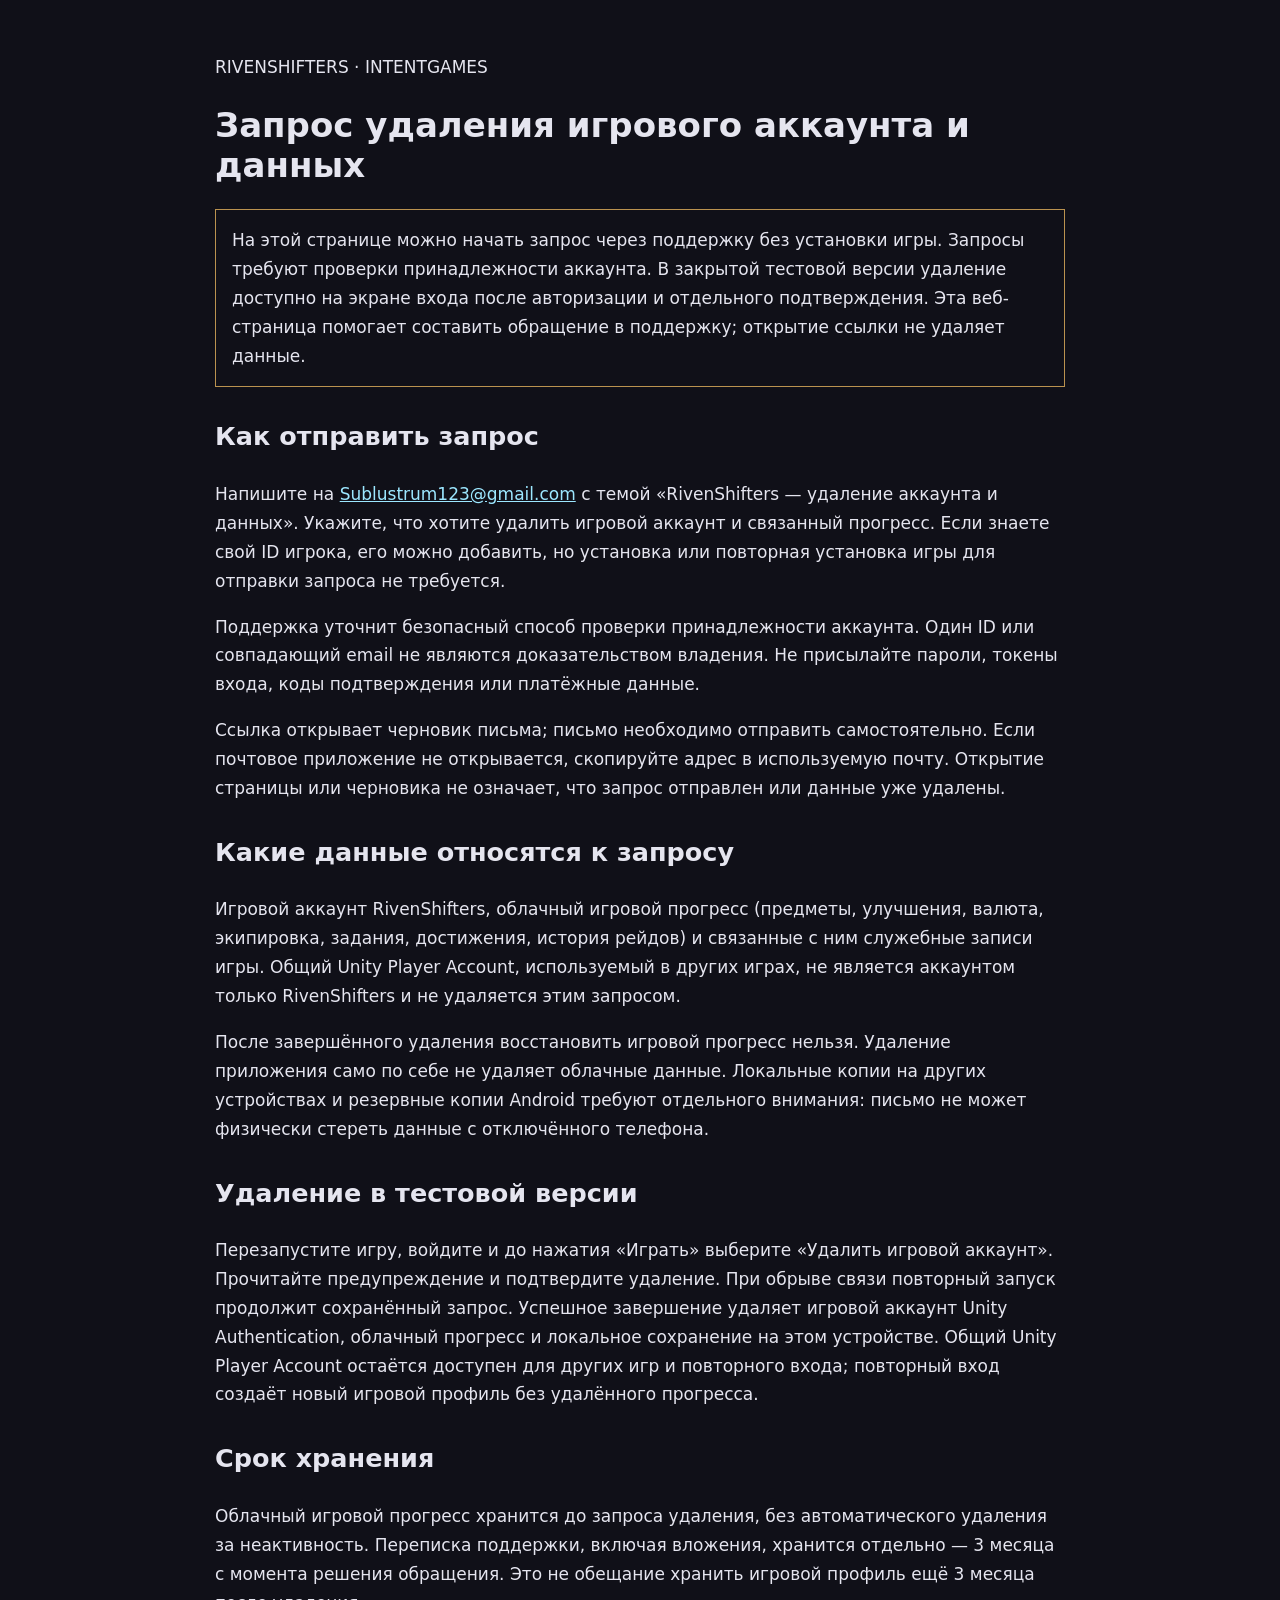
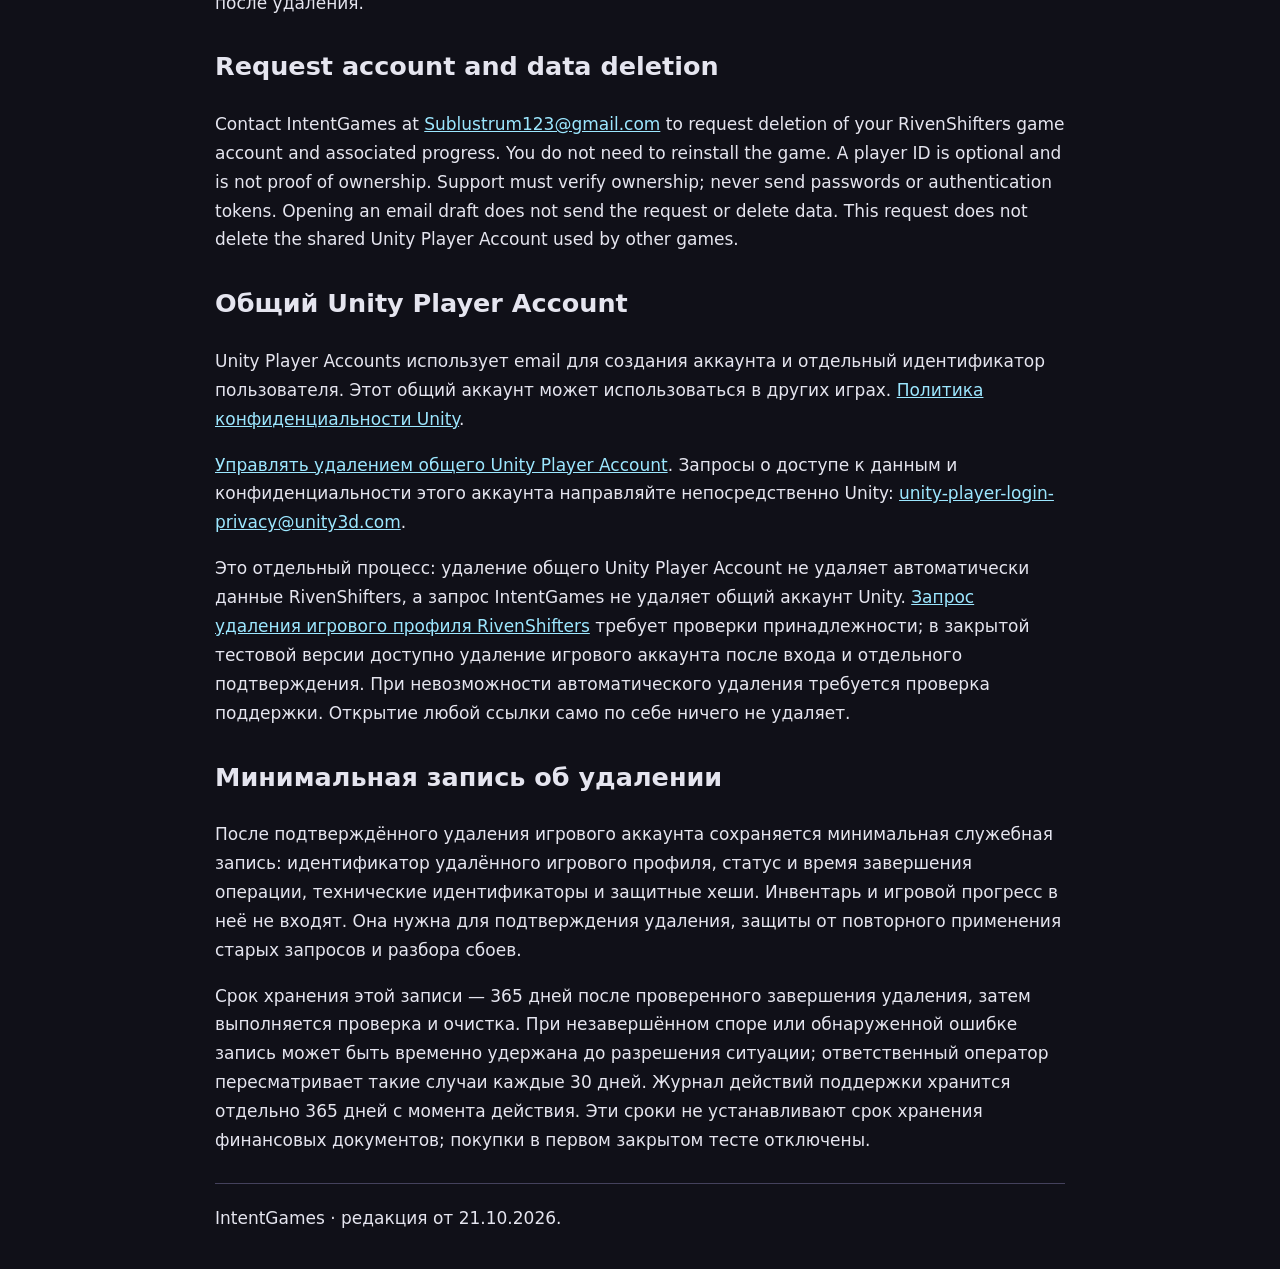
==== delete-account.html @ 4b23fa7c "Document verified in-app deletion and minimal receipt retention" ====
<!doctype html>
<html lang="ru"><head><meta charset="utf-8"><meta name="viewport" content="width=device-width,initial-scale=1">
<meta name="robots" content="noindex"><title>RivenShifters — запрос удаления аккаунта</title>
<style>body{margin:0;background:#101018;color:#e5e5ef;font:17px/1.7 system-ui,sans-serif}main{max-width:850px;margin:auto;padding:36px 24px}h1{line-height:1.2}a{color:#9ce7ff}section{margin-block:28px}.notice{padding:16px;border:1px solid #ba924f}footer{border-top:1px solid #44415c;padding-top:20px}a:focus-visible{outline:3px solid #9ce7ff;outline-offset:5px}</style></head>
<body><main><header><p>RIVENSHIFTERS · INTENTGAMES</p><h1>Запрос удаления игрового аккаунта и данных</h1></header>
<p class="notice">На этой странице можно начать запрос через поддержку без установки игры. Запросы требуют проверки принадлежности аккаунта. В закрытой тестовой версии удаление доступно на экране входа после авторизации и отдельного подтверждения. Эта веб-страница помогает составить обращение в поддержку; открытие ссылки не удаляет данные.</p>
<section><h2>Как отправить запрос</h2><p>Напишите на <a href="mailto:Sublustrum123@gmail.com?subject=RivenShifters%20account%20and%20data%20deletion%20request">Sublustrum123@gmail.com</a> с темой «RivenShifters — удаление аккаунта и данных». Укажите, что хотите удалить игровой аккаунт и связанный прогресс. Если знаете свой ID игрока, его можно добавить, но установка или повторная установка игры для отправки запроса не требуется.</p>
<p>Поддержка уточнит безопасный способ проверки принадлежности аккаунта. Один ID или совпадающий email не являются доказательством владения. Не присылайте пароли, токены входа, коды подтверждения или платёжные данные.</p><p>Ссылка открывает черновик письма; письмо необходимо отправить самостоятельно. Если почтовое приложение не открывается, скопируйте адрес в используемую почту. Открытие страницы или черновика не означает, что запрос отправлен или данные уже удалены.</p></section>
<section><h2>Какие данные относятся к запросу</h2><p>Игровой аккаунт RivenShifters, облачный игровой прогресс (предметы, улучшения, валюта, экипировка, задания, достижения, история рейдов) и связанные с ним служебные записи игры. Общий Unity Player Account, используемый в других играх, не является аккаунтом только RivenShifters и не удаляется этим запросом.</p>
<p>После завершённого удаления восстановить игровой прогресс нельзя. Удаление приложения само по себе не удаляет облачные данные. Локальные копии на других устройствах и резервные копии Android требуют отдельного внимания: письмо не может физически стереть данные с отключённого телефона.</p></section>
<section><h2>Удаление в тестовой версии</h2><p>Перезапустите игру, войдите и до нажатия «Играть» выберите «Удалить игровой аккаунт». Прочитайте предупреждение и подтвердите удаление. При обрыве связи повторный запуск продолжит сохранённый запрос. Успешное завершение удаляет игровой аккаунт Unity Authentication, облачный прогресс и локальное сохранение на этом устройстве. Общий Unity Player Account остаётся доступен для других игр и повторного входа; повторный вход создаёт новый игровой профиль без удалённого прогресса.</p></section><section><h2>Срок хранения</h2><p>Облачный игровой прогресс хранится до запроса удаления, без автоматического удаления за неактивность. Переписка поддержки, включая вложения, хранится отдельно — 3 месяца с момента решения обращения. Это не обещание хранить игровой профиль ещё 3 месяца после удаления.</p></section>
<section lang="en"><h2>Request account and data deletion</h2><p>Contact IntentGames at <a href="mailto:Sublustrum123@gmail.com?subject=RivenShifters%20account%20and%20data%20deletion%20request">Sublustrum123@gmail.com</a> to request deletion of your RivenShifters game account and associated progress. You do not need to reinstall the game. A player ID is optional and is not proof of ownership. Support must verify ownership; never send passwords or authentication tokens. Opening an email draft does not send the request or delete data. This request does not delete the shared Unity Player Account used by other games.</p></section>
<section id="unity-account"><h2>Общий Unity Player Account</h2><p>Unity Player Accounts использует email для создания аккаунта и отдельный идентификатор пользователя. Этот общий аккаунт может использоваться в других играх. <a href="https://unity.com/legal/privacy-policy">Политика конфиденциальности Unity</a>.</p><p><a href="https://player-account.unity.com/delete-account">Управлять удалением общего Unity Player Account</a>. Запросы о доступе к данным и конфиденциальности этого аккаунта направляйте непосредственно Unity: <a href="mailto:unity-player-login-privacy@unity3d.com">unity-player-login-privacy@unity3d.com</a>.</p><p>Это отдельный процесс: удаление общего Unity Player Account не удаляет автоматически данные RivenShifters, а запрос IntentGames не удаляет общий аккаунт Unity. <a href="delete-account.html">Запрос удаления игрового профиля RivenShifters</a> требует проверки принадлежности; в закрытой тестовой версии доступно удаление игрового аккаунта после входа и отдельного подтверждения. При невозможности автоматического удаления требуется проверка поддержки. Открытие любой ссылки само по себе ничего не удаляет.</p></section>
<section id="deletion-retention"><h2>Минимальная запись об удалении</h2><p>После подтверждённого удаления игрового аккаунта сохраняется минимальная служебная запись: идентификатор удалённого игрового профиля, статус и время завершения операции, технические идентификаторы и защитные хеши. Инвентарь и игровой прогресс в неё не входят. Она нужна для подтверждения удаления, защиты от повторного применения старых запросов и разбора сбоев.</p><p>Срок хранения этой записи — 365 дней после проверенного завершения удаления, затем выполняется проверка и очистка. При незавершённом споре или обнаруженной ошибке запись может быть временно удержана до разрешения ситуации; ответственный оператор пересматривает такие случаи каждые 30 дней. Журнал действий поддержки хранится отдельно 365 дней с момента действия. Эти сроки не устанавливают срок хранения финансовых документов; покупки в первом закрытом тесте отключены.</p></section><footer>IntentGames · редакция от 21.10.2026.</footer></main></body></html>
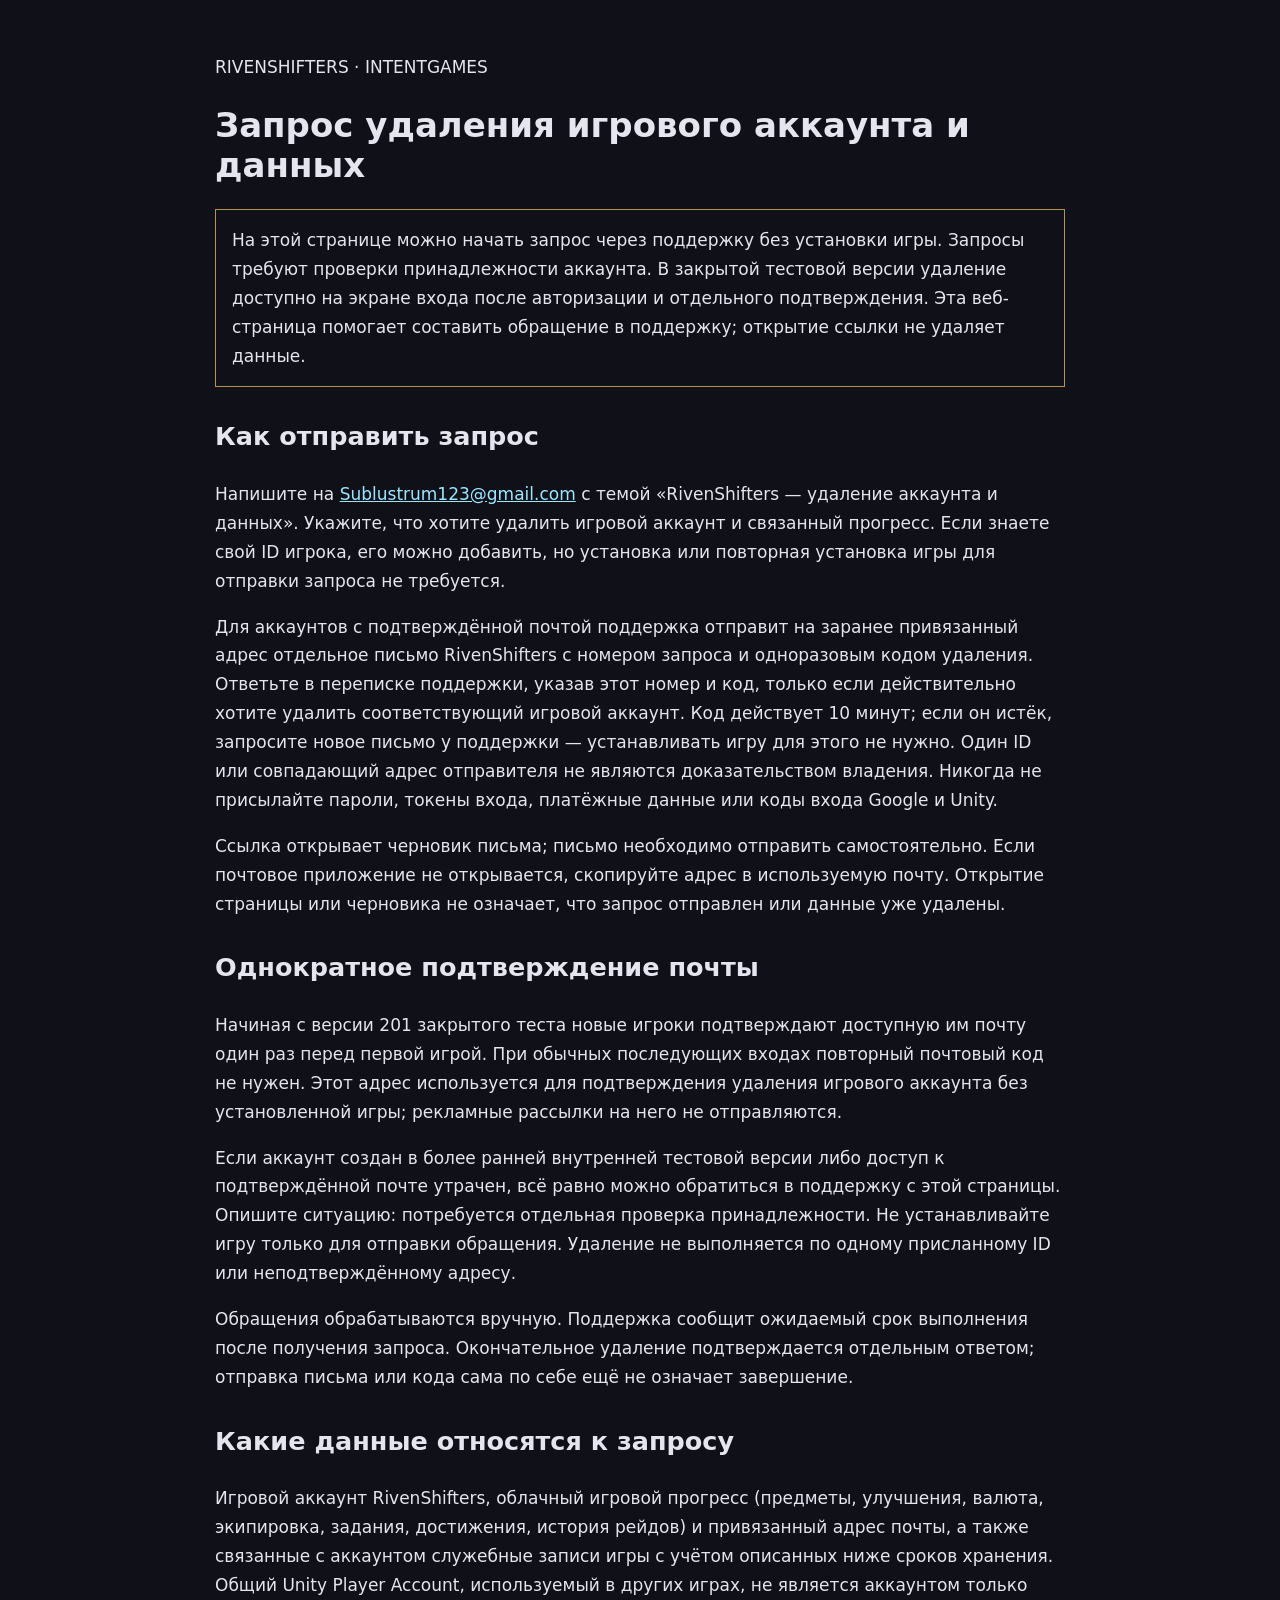
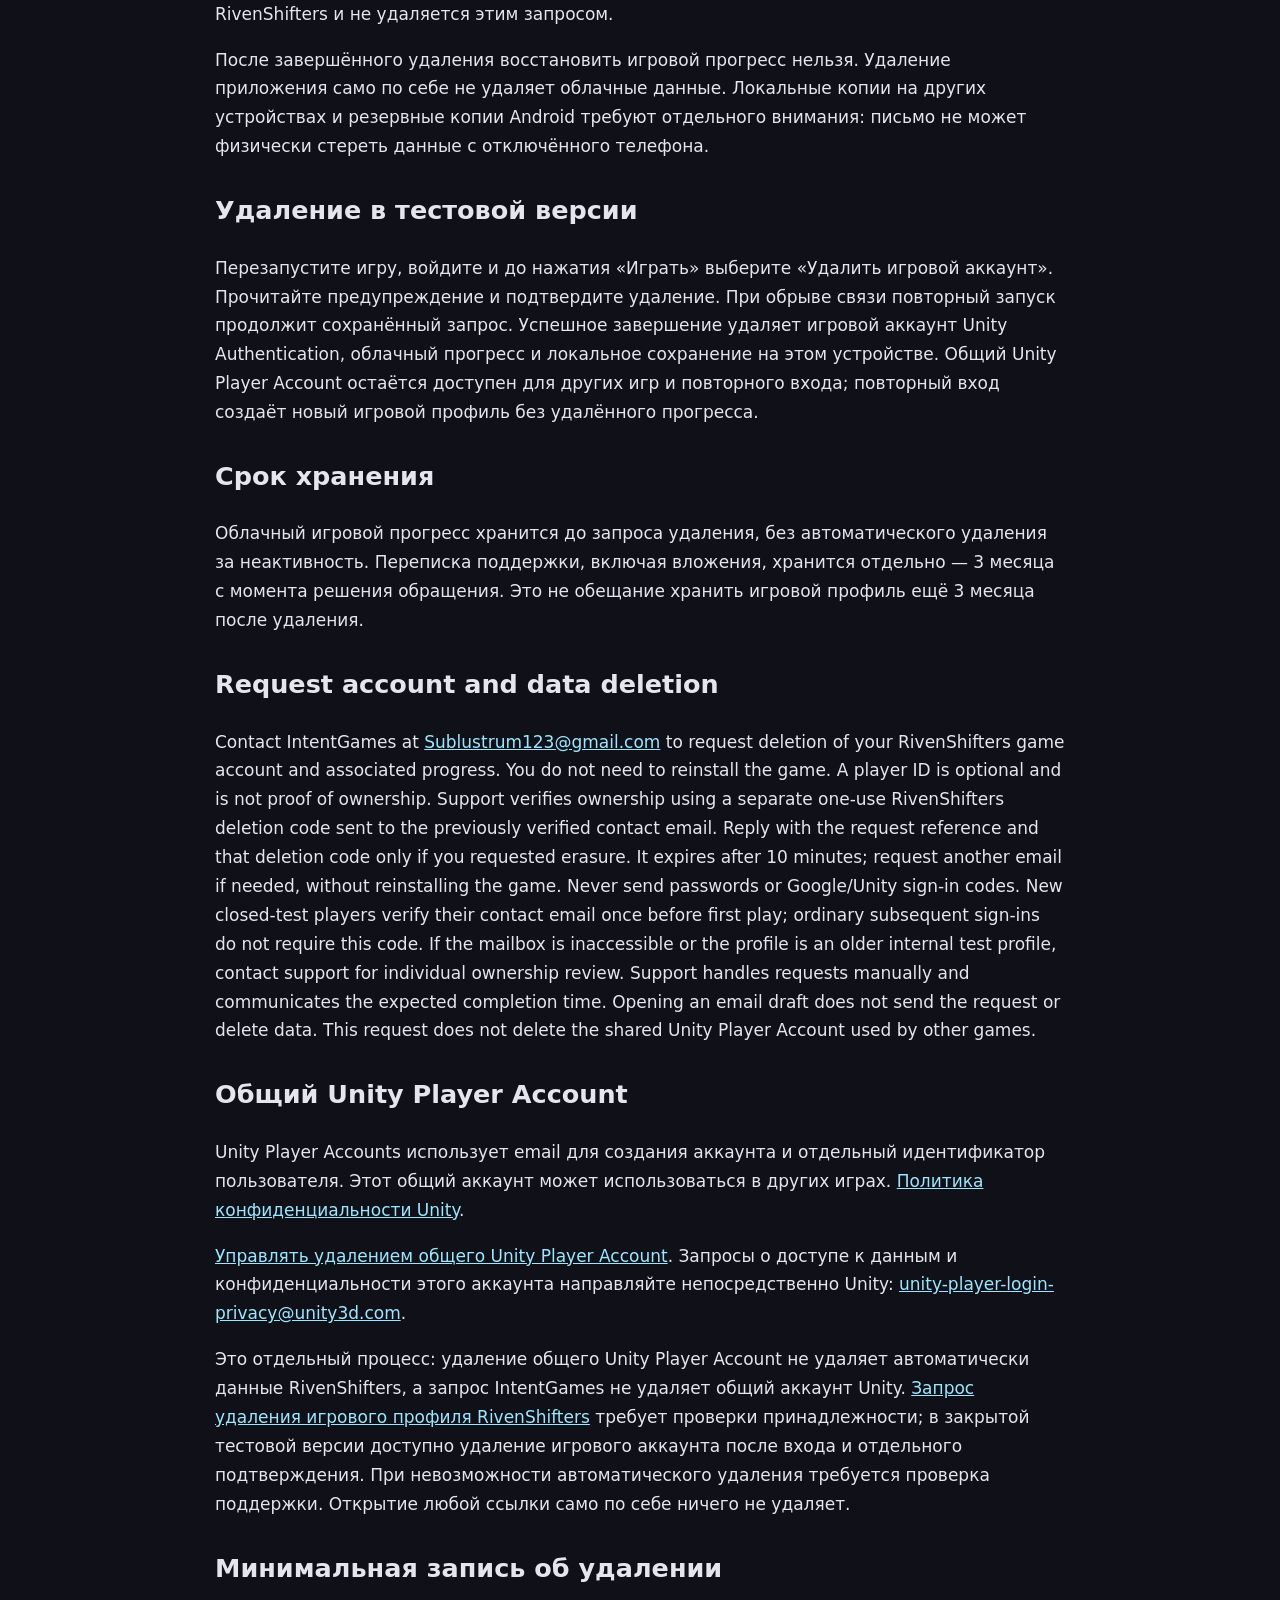
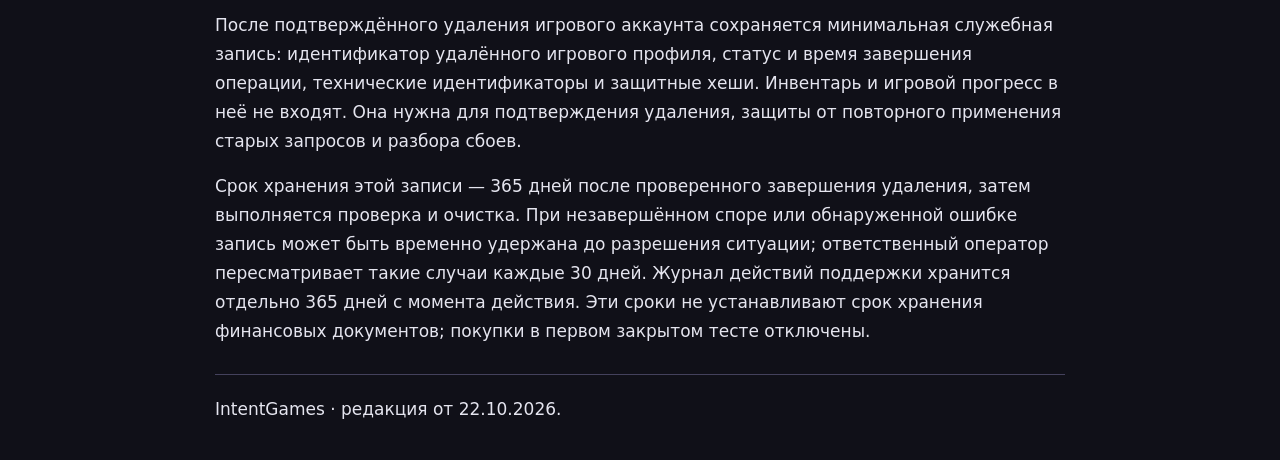
==== commit 9869090b: "Document verified-email deletion without installing the game" ====
--- a/delete-account.html
+++ b/delete-account.html
@@ -5,12 +5,12 @@
 <body><main><header><p>RIVENSHIFTERS · INTENTGAMES</p><h1>Запрос удаления игрового аккаунта и данных</h1></header>
 <p class="notice">На этой странице можно начать запрос через поддержку без установки игры. Запросы требуют проверки принадлежности аккаунта. В закрытой тестовой версии удаление доступно на экране входа после авторизации и отдельного подтверждения. Эта веб-страница помогает составить обращение в поддержку; открытие ссылки не удаляет данные.</p>
 <section><h2>Как отправить запрос</h2><p>Напишите на <a href="mailto:Sublustrum123@gmail.com?subject=RivenShifters%20account%20and%20data%20deletion%20request">Sublustrum123@gmail.com</a> с темой «RivenShifters — удаление аккаунта и данных». Укажите, что хотите удалить игровой аккаунт и связанный прогресс. Если знаете свой ID игрока, его можно добавить, но установка или повторная установка игры для отправки запроса не требуется.</p>
-<p>Поддержка уточнит безопасный способ проверки принадлежности аккаунта. Один ID или совпадающий email не являются доказательством владения. Не присылайте пароли, токены входа, коды подтверждения или платёжные данные.</p><p>Ссылка открывает черновик письма; письмо необходимо отправить самостоятельно. Если почтовое приложение не открывается, скопируйте адрес в используемую почту. Открытие страницы или черновика не означает, что запрос отправлен или данные уже удалены.</p></section>
-<section><h2>Какие данные относятся к запросу</h2><p>Игровой аккаунт RivenShifters, облачный игровой прогресс (предметы, улучшения, валюта, экипировка, задания, достижения, история рейдов) и связанные с ним служебные записи игры. Общий Unity Player Account, используемый в других играх, не является аккаунтом только RivenShifters и не удаляется этим запросом.</p>
+<p>Для аккаунтов с подтверждённой почтой поддержка отправит на заранее привязанный адрес отдельное письмо RivenShifters с номером запроса и одноразовым кодом удаления. Ответьте в переписке поддержки, указав этот номер и код, только если действительно хотите удалить соответствующий игровой аккаунт. Код действует 10 минут; если он истёк, запросите новое письмо у поддержки — устанавливать игру для этого не нужно. Один ID или совпадающий адрес отправителя не являются доказательством владения. Никогда не присылайте пароли, токены входа, платёжные данные или коды входа Google и Unity.</p><p>Ссылка открывает черновик письма; письмо необходимо отправить самостоятельно. Если почтовое приложение не открывается, скопируйте адрес в используемую почту. Открытие страницы или черновика не означает, что запрос отправлен или данные уже удалены.</p></section>
+<section id="verified-email"><h2>Однократное подтверждение почты</h2><p>Начиная с версии 201 закрытого теста новые игроки подтверждают доступную им почту один раз перед первой игрой. При обычных последующих входах повторный почтовый код не нужен. Этот адрес используется для подтверждения удаления игрового аккаунта без установленной игры; рекламные рассылки на него не отправляются.</p><p>Если аккаунт создан в более ранней внутренней тестовой версии либо доступ к подтверждённой почте утрачен, всё равно можно обратиться в поддержку с этой страницы. Опишите ситуацию: потребуется отдельная проверка принадлежности. Не устанавливайте игру только для отправки обращения. Удаление не выполняется по одному присланному ID или неподтверждённому адресу.</p><p>Обращения обрабатываются вручную. Поддержка сообщит ожидаемый срок выполнения после получения запроса. Окончательное удаление подтверждается отдельным ответом; отправка письма или кода сама по себе ещё не означает завершение.</p></section><section><h2>Какие данные относятся к запросу</h2><p>Игровой аккаунт RivenShifters, облачный игровой прогресс (предметы, улучшения, валюта, экипировка, задания, достижения, история рейдов) и привязанный адрес почты, а также связанные с аккаунтом служебные записи игры с учётом описанных ниже сроков хранения. Общий Unity Player Account, используемый в других играх, не является аккаунтом только RivenShifters и не удаляется этим запросом.</p>
 <p>После завершённого удаления восстановить игровой прогресс нельзя. Удаление приложения само по себе не удаляет облачные данные. Локальные копии на других устройствах и резервные копии Android требуют отдельного внимания: письмо не может физически стереть данные с отключённого телефона.</p></section>
 <section><h2>Удаление в тестовой версии</h2><p>Перезапустите игру, войдите и до нажатия «Играть» выберите «Удалить игровой аккаунт». Прочитайте предупреждение и подтвердите удаление. При обрыве связи повторный запуск продолжит сохранённый запрос. Успешное завершение удаляет игровой аккаунт Unity Authentication, облачный прогресс и локальное сохранение на этом устройстве. Общий Unity Player Account остаётся доступен для других игр и повторного входа; повторный вход создаёт новый игровой профиль без удалённого прогресса.</p></section><section><h2>Срок хранения</h2><p>Облачный игровой прогресс хранится до запроса удаления, без автоматического удаления за неактивность. Переписка поддержки, включая вложения, хранится отдельно — 3 месяца с момента решения обращения. Это не обещание хранить игровой профиль ещё 3 месяца после удаления.</p></section>
-<section lang="en"><h2>Request account and data deletion</h2><p>Contact IntentGames at <a href="mailto:Sublustrum123@gmail.com?subject=RivenShifters%20account%20and%20data%20deletion%20request">Sublustrum123@gmail.com</a> to request deletion of your RivenShifters game account and associated progress. You do not need to reinstall the game. A player ID is optional and is not proof of ownership. Support must verify ownership; never send passwords or authentication tokens. Opening an email draft does not send the request or delete data. This request does not delete the shared Unity Player Account used by other games.</p></section>
+<section lang="en"><h2>Request account and data deletion</h2><p>Contact IntentGames at <a href="mailto:Sublustrum123@gmail.com?subject=RivenShifters%20account%20and%20data%20deletion%20request">Sublustrum123@gmail.com</a> to request deletion of your RivenShifters game account and associated progress. You do not need to reinstall the game. A player ID is optional and is not proof of ownership. Support verifies ownership using a separate one-use RivenShifters deletion code sent to the previously verified contact email. Reply with the request reference and that deletion code only if you requested erasure. It expires after 10 minutes; request another email if needed, without reinstalling the game. Never send passwords or Google/Unity sign-in codes. New closed-test players verify their contact email once before first play; ordinary subsequent sign-ins do not require this code. If the mailbox is inaccessible or the profile is an older internal test profile, contact support for individual ownership review. Support handles requests manually and communicates the expected completion time. Opening an email draft does not send the request or delete data. This request does not delete the shared Unity Player Account used by other games.</p></section>
 <section id="unity-account"><h2>Общий Unity Player Account</h2><p>Unity Player Accounts использует email для создания аккаунта и отдельный идентификатор пользователя. Этот общий аккаунт может использоваться в других играх. <a href="https://unity.com/legal/privacy-policy">Политика конфиденциальности Unity</a>.</p><p><a href="https://player-account.unity.com/delete-account">Управлять удалением общего Unity Player Account</a>. Запросы о доступе к данным и конфиденциальности этого аккаунта направляйте непосредственно Unity: <a href="mailto:unity-player-login-privacy@unity3d.com">unity-player-login-privacy@unity3d.com</a>.</p><p>Это отдельный процесс: удаление общего Unity Player Account не удаляет автоматически данные RivenShifters, а запрос IntentGames не удаляет общий аккаунт Unity. <a href="delete-account.html">Запрос удаления игрового профиля RivenShifters</a> требует проверки принадлежности; в закрытой тестовой версии доступно удаление игрового аккаунта после входа и отдельного подтверждения. При невозможности автоматического удаления требуется проверка поддержки. Открытие любой ссылки само по себе ничего не удаляет.</p></section>
-<section id="deletion-retention"><h2>Минимальная запись об удалении</h2><p>После подтверждённого удаления игрового аккаунта сохраняется минимальная служебная запись: идентификатор удалённого игрового профиля, статус и время завершения операции, технические идентификаторы и защитные хеши. Инвентарь и игровой прогресс в неё не входят. Она нужна для подтверждения удаления, защиты от повторного применения старых запросов и разбора сбоев.</p><p>Срок хранения этой записи — 365 дней после проверенного завершения удаления, затем выполняется проверка и очистка. При незавершённом споре или обнаруженной ошибке запись может быть временно удержана до разрешения ситуации; ответственный оператор пересматривает такие случаи каждые 30 дней. Журнал действий поддержки хранится отдельно 365 дней с момента действия. Эти сроки не устанавливают срок хранения финансовых документов; покупки в первом закрытом тесте отключены.</p></section><footer>IntentGames · редакция от 21.10.2026.</footer></main></body></html>
+<section id="deletion-retention"><h2>Минимальная запись об удалении</h2><p>После подтверждённого удаления игрового аккаунта сохраняется минимальная служебная запись: идентификатор удалённого игрового профиля, статус и время завершения операции, технические идентификаторы и защитные хеши. Инвентарь и игровой прогресс в неё не входят. Она нужна для подтверждения удаления, защиты от повторного применения старых запросов и разбора сбоев.</p><p>Срок хранения этой записи — 365 дней после проверенного завершения удаления, затем выполняется проверка и очистка. При незавершённом споре или обнаруженной ошибке запись может быть временно удержана до разрешения ситуации; ответственный оператор пересматривает такие случаи каждые 30 дней. Журнал действий поддержки хранится отдельно 365 дней с момента действия. Эти сроки не устанавливают срок хранения финансовых документов; покупки в первом закрытом тесте отключены.</p></section><footer>IntentGames · редакция от 22.10.2026.</footer></main></body></html>
 
 
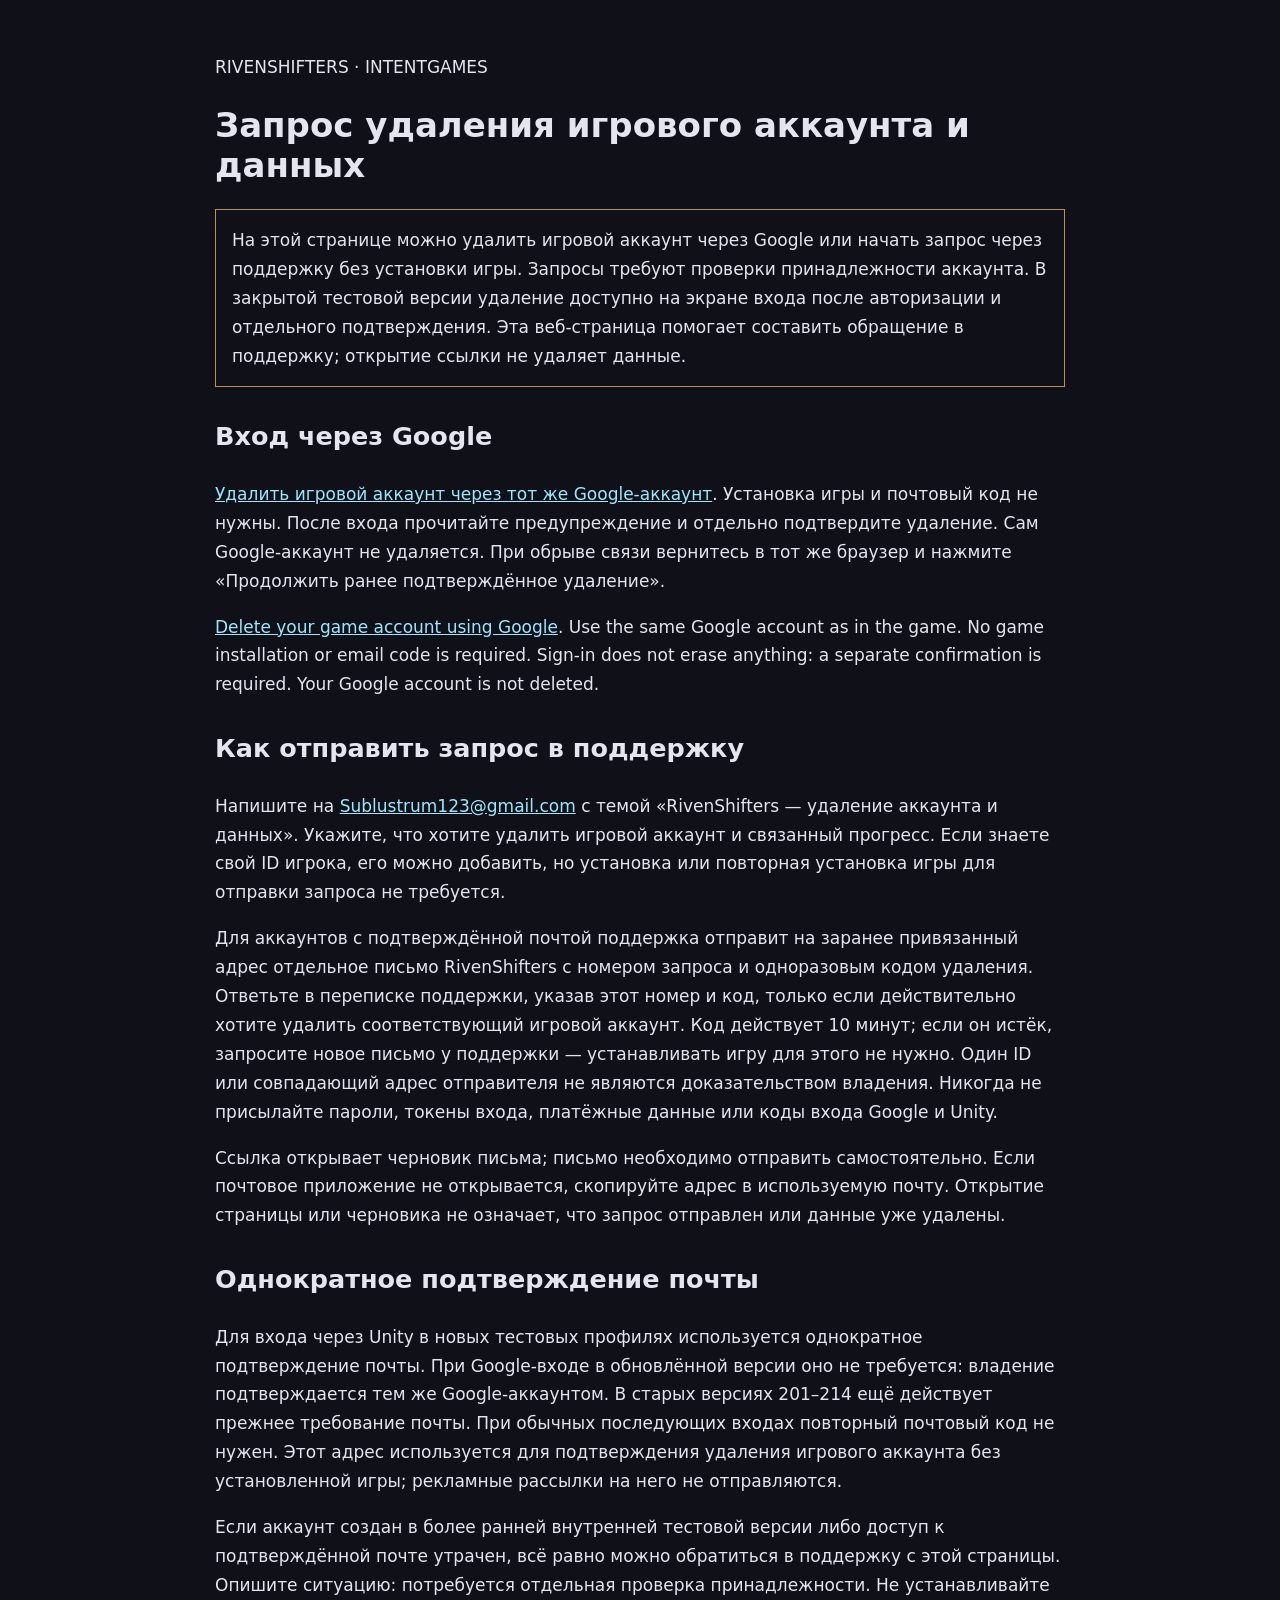
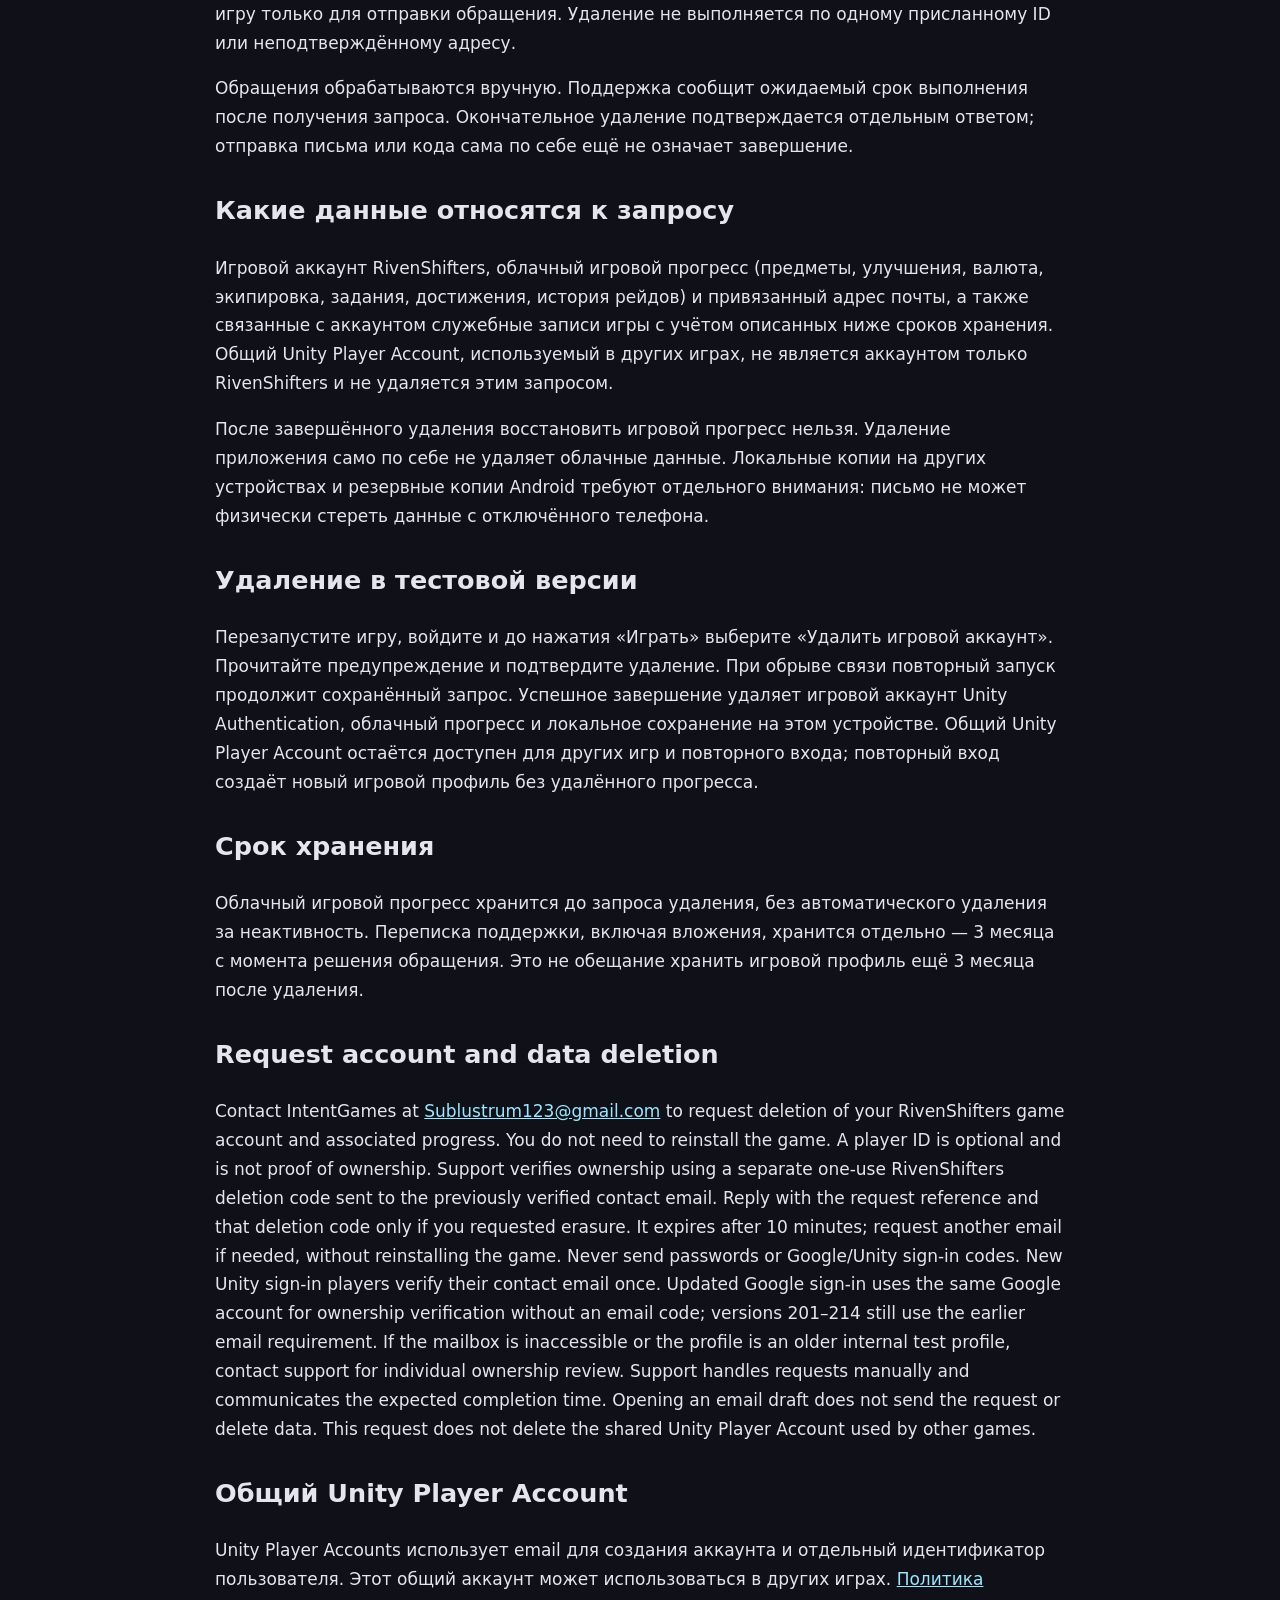
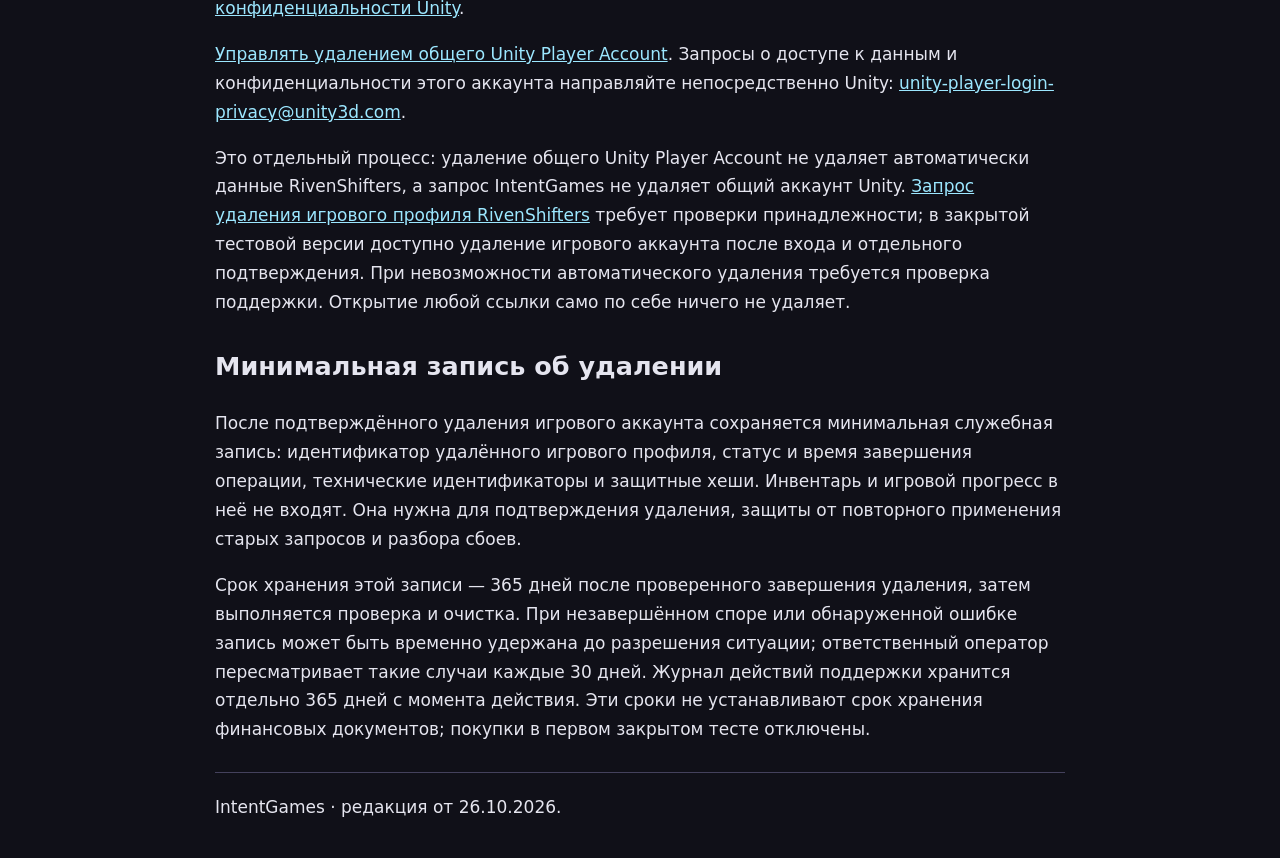
==== commit ce73716c: "Document verified Google account deletion without email code" ====
--- a/delete-account.html
+++ b/delete-account.html
@@ -3,14 +3,14 @@
 <meta name="robots" content="noindex"><title>RivenShifters — запрос удаления аккаунта</title>
 <style>body{margin:0;background:#101018;color:#e5e5ef;font:17px/1.7 system-ui,sans-serif}main{max-width:850px;margin:auto;padding:36px 24px}h1{line-height:1.2}a{color:#9ce7ff}section{margin-block:28px}.notice{padding:16px;border:1px solid #ba924f}footer{border-top:1px solid #44415c;padding-top:20px}a:focus-visible{outline:3px solid #9ce7ff;outline-offset:5px}</style></head>
 <body><main><header><p>RIVENSHIFTERS · INTENTGAMES</p><h1>Запрос удаления игрового аккаунта и данных</h1></header>
-<p class="notice">На этой странице можно начать запрос через поддержку без установки игры. Запросы требуют проверки принадлежности аккаунта. В закрытой тестовой версии удаление доступно на экране входа после авторизации и отдельного подтверждения. Эта веб-страница помогает составить обращение в поддержку; открытие ссылки не удаляет данные.</p>
-<section><h2>Как отправить запрос</h2><p>Напишите на <a href="mailto:Sublustrum123@gmail.com?subject=RivenShifters%20account%20and%20data%20deletion%20request">Sublustrum123@gmail.com</a> с темой «RivenShifters — удаление аккаунта и данных». Укажите, что хотите удалить игровой аккаунт и связанный прогресс. Если знаете свой ID игрока, его можно добавить, но установка или повторная установка игры для отправки запроса не требуется.</p>
+<p class="notice">На этой странице можно удалить игровой аккаунт через Google или начать запрос через поддержку без установки игры. Запросы требуют проверки принадлежности аккаунта. В закрытой тестовой версии удаление доступно на экране входа после авторизации и отдельного подтверждения. Эта веб-страница помогает составить обращение в поддержку; открытие ссылки не удаляет данные.</p>
+<section id="google-account"><h2>Вход через Google</h2><p><a href="google-delete.html">Удалить игровой аккаунт через тот же Google-аккаунт</a>. Установка игры и почтовый код не нужны. После входа прочитайте предупреждение и отдельно подтвердите удаление. Сам Google-аккаунт не удаляется. При обрыве связи вернитесь в тот же браузер и нажмите «Продолжить ранее подтверждённое удаление».</p><p lang="en"><a href="google-delete.html">Delete your game account using Google</a>. Use the same Google account as in the game. No game installation or email code is required. Sign-in does not erase anything: a separate confirmation is required. Your Google account is not deleted.</p></section><section><h2>Как отправить запрос в поддержку</h2><p>Напишите на <a href="mailto:Sublustrum123@gmail.com?subject=RivenShifters%20account%20and%20data%20deletion%20request">Sublustrum123@gmail.com</a> с темой «RivenShifters — удаление аккаунта и данных». Укажите, что хотите удалить игровой аккаунт и связанный прогресс. Если знаете свой ID игрока, его можно добавить, но установка или повторная установка игры для отправки запроса не требуется.</p>
 <p>Для аккаунтов с подтверждённой почтой поддержка отправит на заранее привязанный адрес отдельное письмо RivenShifters с номером запроса и одноразовым кодом удаления. Ответьте в переписке поддержки, указав этот номер и код, только если действительно хотите удалить соответствующий игровой аккаунт. Код действует 10 минут; если он истёк, запросите новое письмо у поддержки — устанавливать игру для этого не нужно. Один ID или совпадающий адрес отправителя не являются доказательством владения. Никогда не присылайте пароли, токены входа, платёжные данные или коды входа Google и Unity.</p><p>Ссылка открывает черновик письма; письмо необходимо отправить самостоятельно. Если почтовое приложение не открывается, скопируйте адрес в используемую почту. Открытие страницы или черновика не означает, что запрос отправлен или данные уже удалены.</p></section>
-<section id="verified-email"><h2>Однократное подтверждение почты</h2><p>Начиная с версии 201 закрытого теста новые игроки подтверждают доступную им почту один раз перед первой игрой. При обычных последующих входах повторный почтовый код не нужен. Этот адрес используется для подтверждения удаления игрового аккаунта без установленной игры; рекламные рассылки на него не отправляются.</p><p>Если аккаунт создан в более ранней внутренней тестовой версии либо доступ к подтверждённой почте утрачен, всё равно можно обратиться в поддержку с этой страницы. Опишите ситуацию: потребуется отдельная проверка принадлежности. Не устанавливайте игру только для отправки обращения. Удаление не выполняется по одному присланному ID или неподтверждённому адресу.</p><p>Обращения обрабатываются вручную. Поддержка сообщит ожидаемый срок выполнения после получения запроса. Окончательное удаление подтверждается отдельным ответом; отправка письма или кода сама по себе ещё не означает завершение.</p></section><section><h2>Какие данные относятся к запросу</h2><p>Игровой аккаунт RivenShifters, облачный игровой прогресс (предметы, улучшения, валюта, экипировка, задания, достижения, история рейдов) и привязанный адрес почты, а также связанные с аккаунтом служебные записи игры с учётом описанных ниже сроков хранения. Общий Unity Player Account, используемый в других играх, не является аккаунтом только RivenShifters и не удаляется этим запросом.</p>
+<section id="verified-email"><h2>Однократное подтверждение почты</h2><p>Для входа через Unity в новых тестовых профилях используется однократное подтверждение почты. При Google-входе в обновлённой версии оно не требуется: владение подтверждается тем же Google-аккаунтом. В старых версиях 201–214 ещё действует прежнее требование почты. При обычных последующих входах повторный почтовый код не нужен. Этот адрес используется для подтверждения удаления игрового аккаунта без установленной игры; рекламные рассылки на него не отправляются.</p><p>Если аккаунт создан в более ранней внутренней тестовой версии либо доступ к подтверждённой почте утрачен, всё равно можно обратиться в поддержку с этой страницы. Опишите ситуацию: потребуется отдельная проверка принадлежности. Не устанавливайте игру только для отправки обращения. Удаление не выполняется по одному присланному ID или неподтверждённому адресу.</p><p>Обращения обрабатываются вручную. Поддержка сообщит ожидаемый срок выполнения после получения запроса. Окончательное удаление подтверждается отдельным ответом; отправка письма или кода сама по себе ещё не означает завершение.</p></section><section><h2>Какие данные относятся к запросу</h2><p>Игровой аккаунт RivenShifters, облачный игровой прогресс (предметы, улучшения, валюта, экипировка, задания, достижения, история рейдов) и привязанный адрес почты, а также связанные с аккаунтом служебные записи игры с учётом описанных ниже сроков хранения. Общий Unity Player Account, используемый в других играх, не является аккаунтом только RivenShifters и не удаляется этим запросом.</p>
 <p>После завершённого удаления восстановить игровой прогресс нельзя. Удаление приложения само по себе не удаляет облачные данные. Локальные копии на других устройствах и резервные копии Android требуют отдельного внимания: письмо не может физически стереть данные с отключённого телефона.</p></section>
 <section><h2>Удаление в тестовой версии</h2><p>Перезапустите игру, войдите и до нажатия «Играть» выберите «Удалить игровой аккаунт». Прочитайте предупреждение и подтвердите удаление. При обрыве связи повторный запуск продолжит сохранённый запрос. Успешное завершение удаляет игровой аккаунт Unity Authentication, облачный прогресс и локальное сохранение на этом устройстве. Общий Unity Player Account остаётся доступен для других игр и повторного входа; повторный вход создаёт новый игровой профиль без удалённого прогресса.</p></section><section><h2>Срок хранения</h2><p>Облачный игровой прогресс хранится до запроса удаления, без автоматического удаления за неактивность. Переписка поддержки, включая вложения, хранится отдельно — 3 месяца с момента решения обращения. Это не обещание хранить игровой профиль ещё 3 месяца после удаления.</p></section>
-<section lang="en"><h2>Request account and data deletion</h2><p>Contact IntentGames at <a href="mailto:Sublustrum123@gmail.com?subject=RivenShifters%20account%20and%20data%20deletion%20request">Sublustrum123@gmail.com</a> to request deletion of your RivenShifters game account and associated progress. You do not need to reinstall the game. A player ID is optional and is not proof of ownership. Support verifies ownership using a separate one-use RivenShifters deletion code sent to the previously verified contact email. Reply with the request reference and that deletion code only if you requested erasure. It expires after 10 minutes; request another email if needed, without reinstalling the game. Never send passwords or Google/Unity sign-in codes. New closed-test players verify their contact email once before first play; ordinary subsequent sign-ins do not require this code. If the mailbox is inaccessible or the profile is an older internal test profile, contact support for individual ownership review. Support handles requests manually and communicates the expected completion time. Opening an email draft does not send the request or delete data. This request does not delete the shared Unity Player Account used by other games.</p></section>
+<section lang="en"><h2>Request account and data deletion</h2><p>Contact IntentGames at <a href="mailto:Sublustrum123@gmail.com?subject=RivenShifters%20account%20and%20data%20deletion%20request">Sublustrum123@gmail.com</a> to request deletion of your RivenShifters game account and associated progress. You do not need to reinstall the game. A player ID is optional and is not proof of ownership. Support verifies ownership using a separate one-use RivenShifters deletion code sent to the previously verified contact email. Reply with the request reference and that deletion code only if you requested erasure. It expires after 10 minutes; request another email if needed, without reinstalling the game. Never send passwords or Google/Unity sign-in codes. New Unity sign-in players verify their contact email once. Updated Google sign-in uses the same Google account for ownership verification without an email code; versions 201–214 still use the earlier email requirement. If the mailbox is inaccessible or the profile is an older internal test profile, contact support for individual ownership review. Support handles requests manually and communicates the expected completion time. Opening an email draft does not send the request or delete data. This request does not delete the shared Unity Player Account used by other games.</p></section>
 <section id="unity-account"><h2>Общий Unity Player Account</h2><p>Unity Player Accounts использует email для создания аккаунта и отдельный идентификатор пользователя. Этот общий аккаунт может использоваться в других играх. <a href="https://unity.com/legal/privacy-policy">Политика конфиденциальности Unity</a>.</p><p><a href="https://player-account.unity.com/delete-account">Управлять удалением общего Unity Player Account</a>. Запросы о доступе к данным и конфиденциальности этого аккаунта направляйте непосредственно Unity: <a href="mailto:unity-player-login-privacy@unity3d.com">unity-player-login-privacy@unity3d.com</a>.</p><p>Это отдельный процесс: удаление общего Unity Player Account не удаляет автоматически данные RivenShifters, а запрос IntentGames не удаляет общий аккаунт Unity. <a href="delete-account.html">Запрос удаления игрового профиля RivenShifters</a> требует проверки принадлежности; в закрытой тестовой версии доступно удаление игрового аккаунта после входа и отдельного подтверждения. При невозможности автоматического удаления требуется проверка поддержки. Открытие любой ссылки само по себе ничего не удаляет.</p></section>
-<section id="deletion-retention"><h2>Минимальная запись об удалении</h2><p>После подтверждённого удаления игрового аккаунта сохраняется минимальная служебная запись: идентификатор удалённого игрового профиля, статус и время завершения операции, технические идентификаторы и защитные хеши. Инвентарь и игровой прогресс в неё не входят. Она нужна для подтверждения удаления, защиты от повторного применения старых запросов и разбора сбоев.</p><p>Срок хранения этой записи — 365 дней после проверенного завершения удаления, затем выполняется проверка и очистка. При незавершённом споре или обнаруженной ошибке запись может быть временно удержана до разрешения ситуации; ответственный оператор пересматривает такие случаи каждые 30 дней. Журнал действий поддержки хранится отдельно 365 дней с момента действия. Эти сроки не устанавливают срок хранения финансовых документов; покупки в первом закрытом тесте отключены.</p></section><footer>IntentGames · редакция от 22.10.2026.</footer></main></body></html>
+<section id="deletion-retention"><h2>Минимальная запись об удалении</h2><p>После подтверждённого удаления игрового аккаунта сохраняется минимальная служебная запись: идентификатор удалённого игрового профиля, статус и время завершения операции, технические идентификаторы и защитные хеши. Инвентарь и игровой прогресс в неё не входят. Она нужна для подтверждения удаления, защиты от повторного применения старых запросов и разбора сбоев.</p><p>Срок хранения этой записи — 365 дней после проверенного завершения удаления, затем выполняется проверка и очистка. При незавершённом споре или обнаруженной ошибке запись может быть временно удержана до разрешения ситуации; ответственный оператор пересматривает такие случаи каждые 30 дней. Журнал действий поддержки хранится отдельно 365 дней с момента действия. Эти сроки не устанавливают срок хранения финансовых документов; покупки в первом закрытом тесте отключены.</p></section><footer>IntentGames · редакция от 26.10.2026.</footer></main></body></html>
 
 
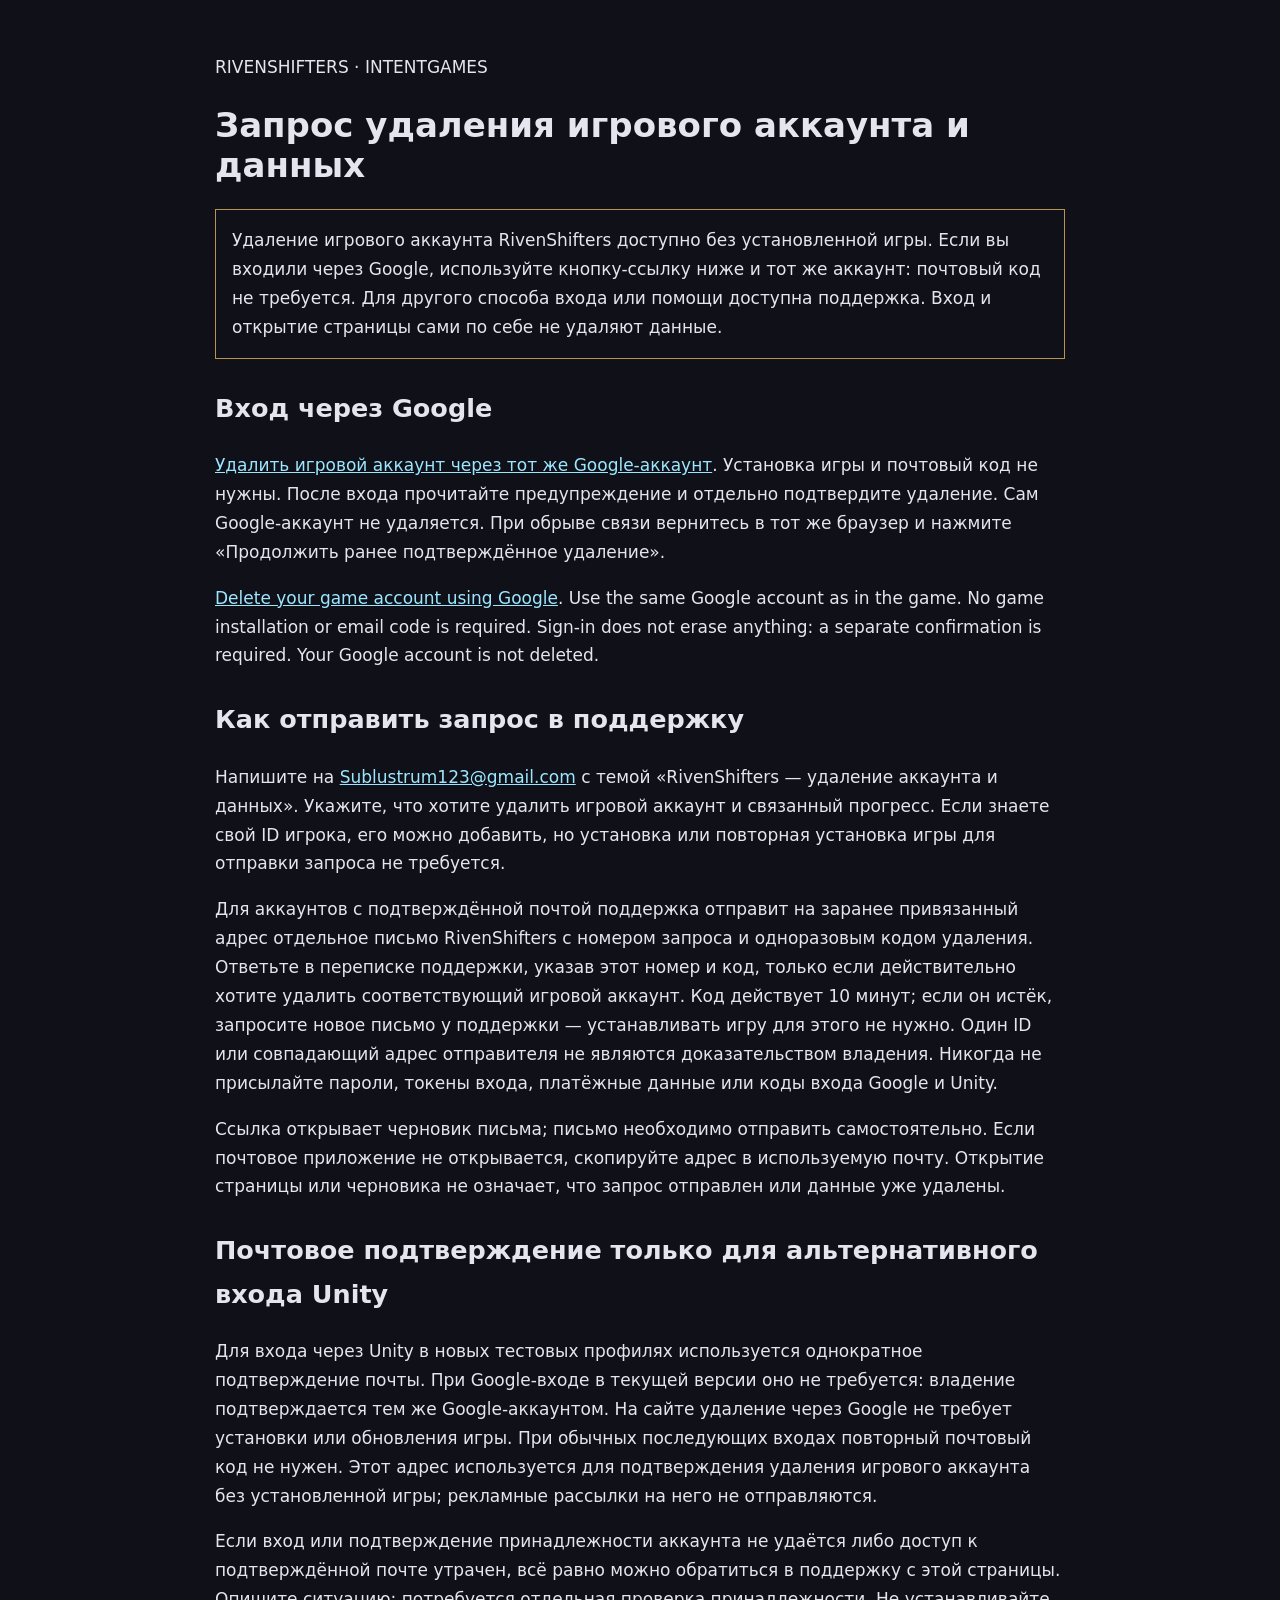
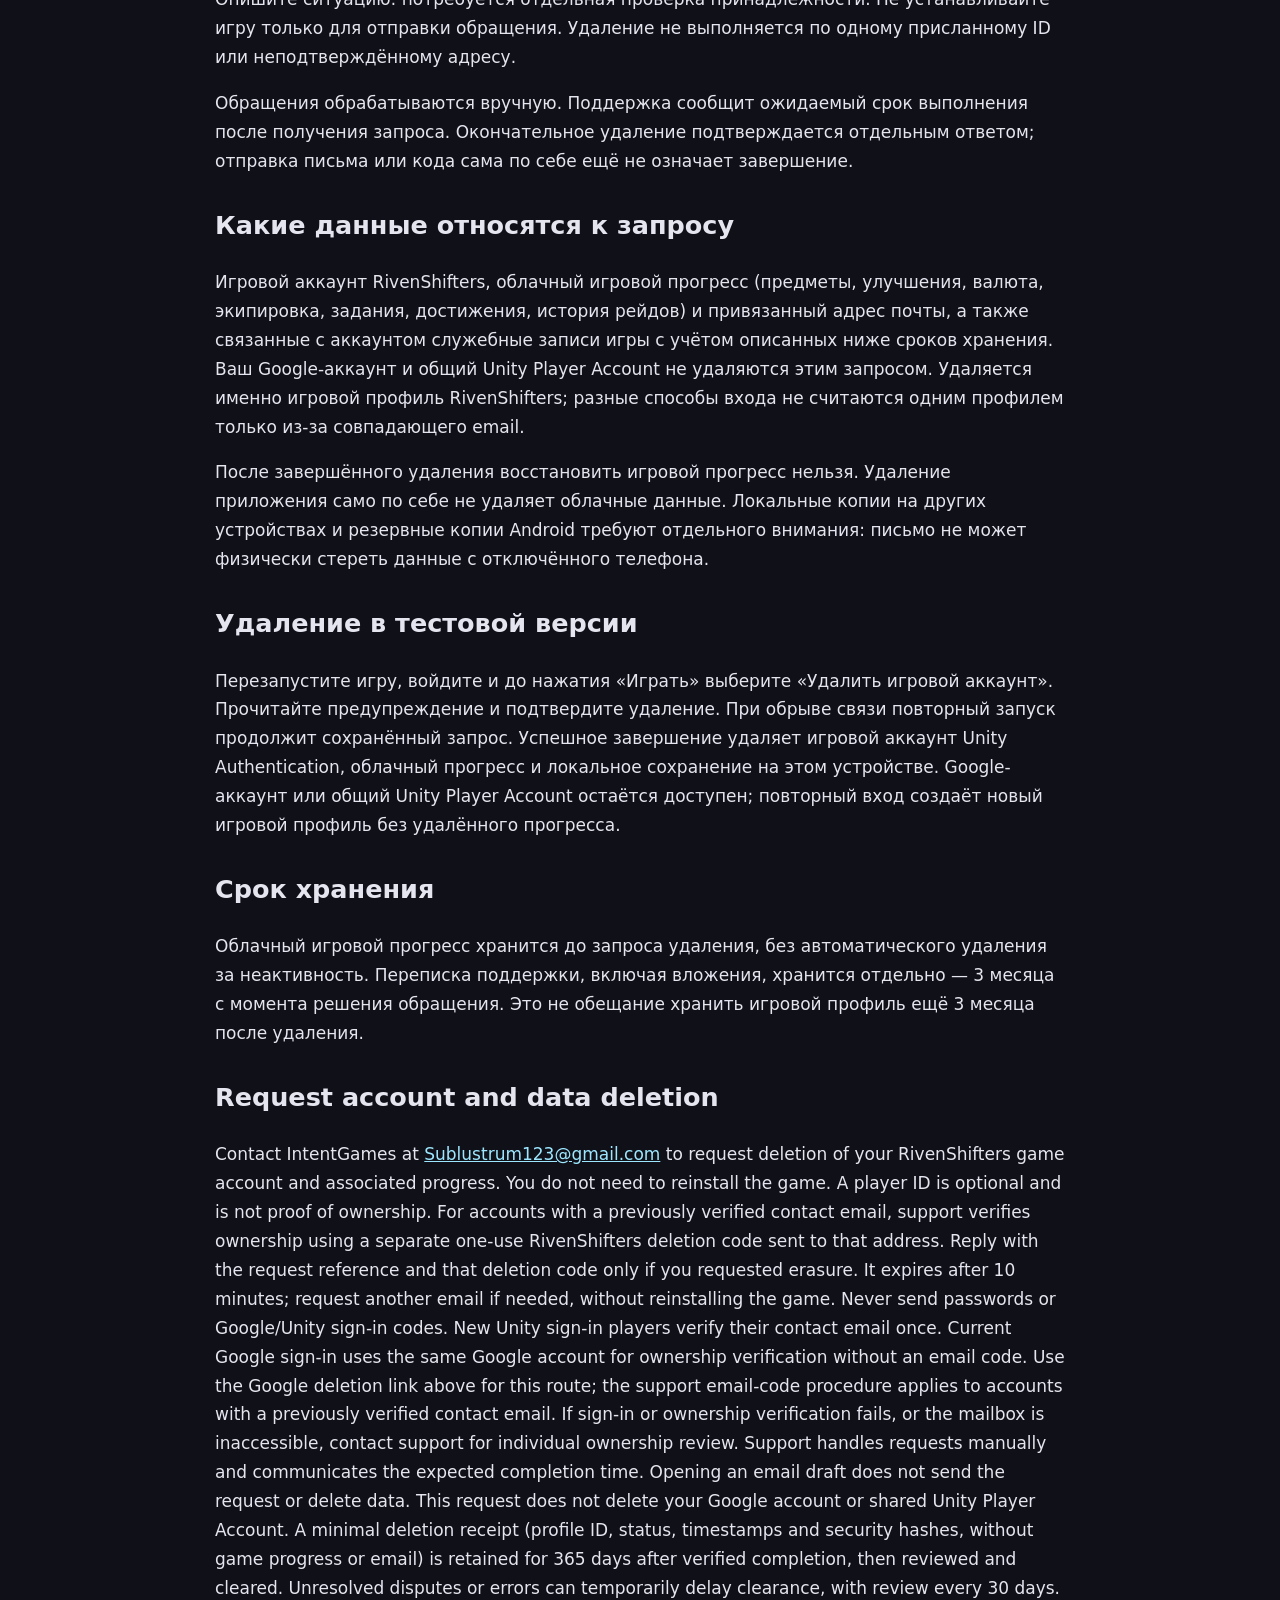
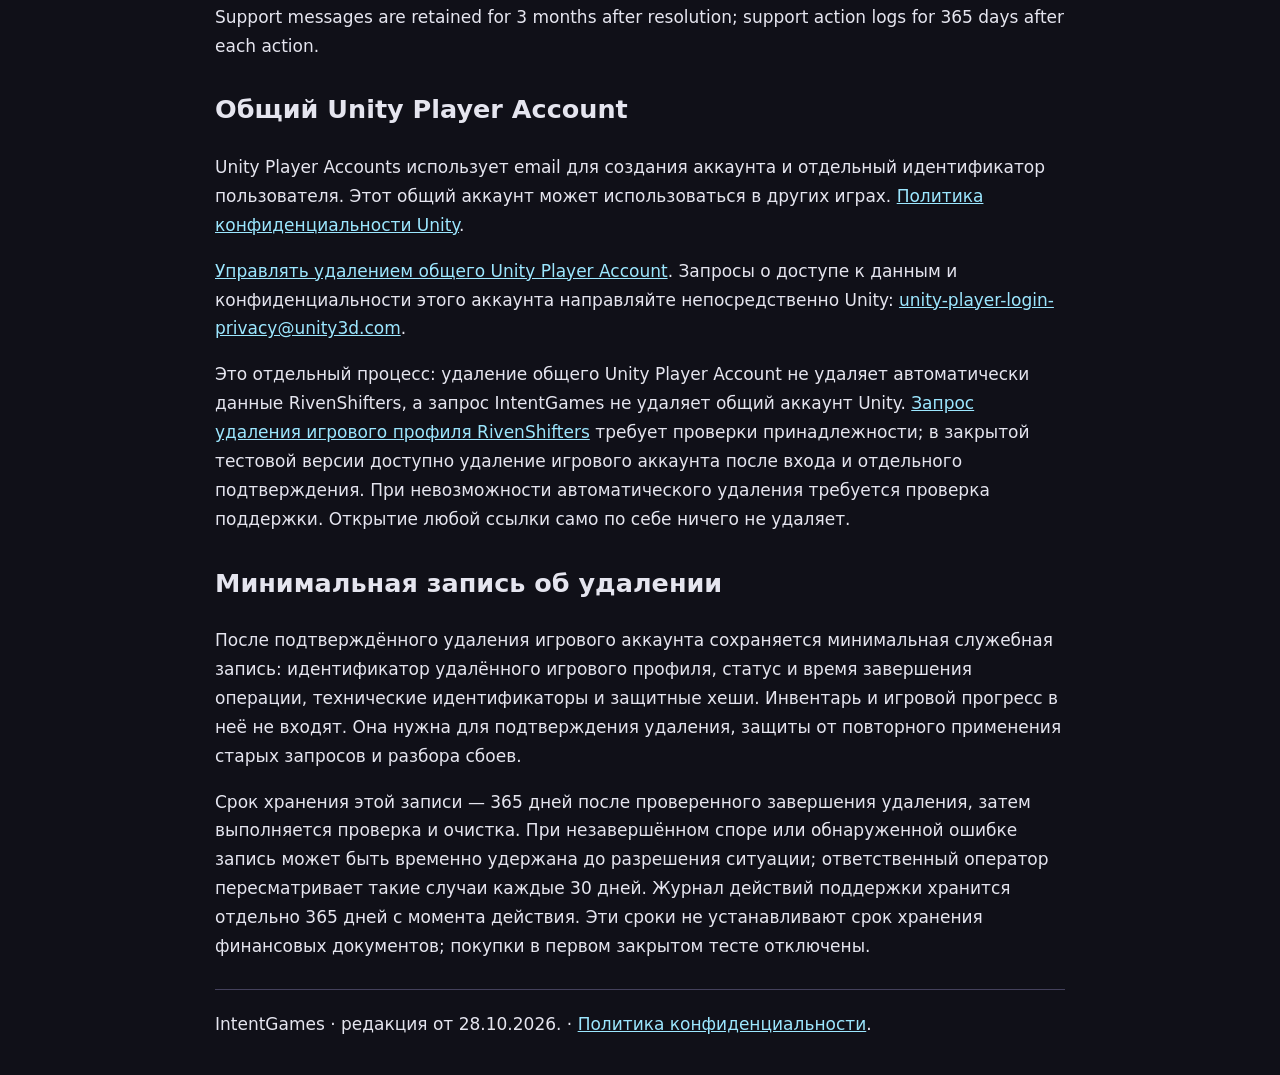
==== commit cb90e694: "Update privacy for current Google sign-in and closed test data flows" ====
--- a/delete-account.html
+++ b/delete-account.html
@@ -3,14 +3,14 @@
 <meta name="robots" content="noindex"><title>RivenShifters — запрос удаления аккаунта</title>
 <style>body{margin:0;background:#101018;color:#e5e5ef;font:17px/1.7 system-ui,sans-serif}main{max-width:850px;margin:auto;padding:36px 24px}h1{line-height:1.2}a{color:#9ce7ff}section{margin-block:28px}.notice{padding:16px;border:1px solid #ba924f}footer{border-top:1px solid #44415c;padding-top:20px}a:focus-visible{outline:3px solid #9ce7ff;outline-offset:5px}</style></head>
 <body><main><header><p>RIVENSHIFTERS · INTENTGAMES</p><h1>Запрос удаления игрового аккаунта и данных</h1></header>
-<p class="notice">На этой странице можно удалить игровой аккаунт через Google или начать запрос через поддержку без установки игры. Запросы требуют проверки принадлежности аккаунта. В закрытой тестовой версии удаление доступно на экране входа после авторизации и отдельного подтверждения. Эта веб-страница помогает составить обращение в поддержку; открытие ссылки не удаляет данные.</p>
+<p class="notice">Удаление игрового аккаунта RivenShifters доступно без установленной игры. Если вы входили через Google, используйте кнопку-ссылку ниже и тот же аккаунт: почтовый код не требуется. Для другого способа входа или помощи доступна поддержка. Вход и открытие страницы сами по себе не удаляют данные.</p>
 <section id="google-account"><h2>Вход через Google</h2><p><a href="google-delete.html">Удалить игровой аккаунт через тот же Google-аккаунт</a>. Установка игры и почтовый код не нужны. После входа прочитайте предупреждение и отдельно подтвердите удаление. Сам Google-аккаунт не удаляется. При обрыве связи вернитесь в тот же браузер и нажмите «Продолжить ранее подтверждённое удаление».</p><p lang="en"><a href="google-delete.html">Delete your game account using Google</a>. Use the same Google account as in the game. No game installation or email code is required. Sign-in does not erase anything: a separate confirmation is required. Your Google account is not deleted.</p></section><section><h2>Как отправить запрос в поддержку</h2><p>Напишите на <a href="mailto:Sublustrum123@gmail.com?subject=RivenShifters%20account%20and%20data%20deletion%20request">Sublustrum123@gmail.com</a> с темой «RivenShifters — удаление аккаунта и данных». Укажите, что хотите удалить игровой аккаунт и связанный прогресс. Если знаете свой ID игрока, его можно добавить, но установка или повторная установка игры для отправки запроса не требуется.</p>
 <p>Для аккаунтов с подтверждённой почтой поддержка отправит на заранее привязанный адрес отдельное письмо RivenShifters с номером запроса и одноразовым кодом удаления. Ответьте в переписке поддержки, указав этот номер и код, только если действительно хотите удалить соответствующий игровой аккаунт. Код действует 10 минут; если он истёк, запросите новое письмо у поддержки — устанавливать игру для этого не нужно. Один ID или совпадающий адрес отправителя не являются доказательством владения. Никогда не присылайте пароли, токены входа, платёжные данные или коды входа Google и Unity.</p><p>Ссылка открывает черновик письма; письмо необходимо отправить самостоятельно. Если почтовое приложение не открывается, скопируйте адрес в используемую почту. Открытие страницы или черновика не означает, что запрос отправлен или данные уже удалены.</p></section>
-<section id="verified-email"><h2>Однократное подтверждение почты</h2><p>Для входа через Unity в новых тестовых профилях используется однократное подтверждение почты. При Google-входе в обновлённой версии оно не требуется: владение подтверждается тем же Google-аккаунтом. В старых версиях 201–214 ещё действует прежнее требование почты. При обычных последующих входах повторный почтовый код не нужен. Этот адрес используется для подтверждения удаления игрового аккаунта без установленной игры; рекламные рассылки на него не отправляются.</p><p>Если аккаунт создан в более ранней внутренней тестовой версии либо доступ к подтверждённой почте утрачен, всё равно можно обратиться в поддержку с этой страницы. Опишите ситуацию: потребуется отдельная проверка принадлежности. Не устанавливайте игру только для отправки обращения. Удаление не выполняется по одному присланному ID или неподтверждённому адресу.</p><p>Обращения обрабатываются вручную. Поддержка сообщит ожидаемый срок выполнения после получения запроса. Окончательное удаление подтверждается отдельным ответом; отправка письма или кода сама по себе ещё не означает завершение.</p></section><section><h2>Какие данные относятся к запросу</h2><p>Игровой аккаунт RivenShifters, облачный игровой прогресс (предметы, улучшения, валюта, экипировка, задания, достижения, история рейдов) и привязанный адрес почты, а также связанные с аккаунтом служебные записи игры с учётом описанных ниже сроков хранения. Общий Unity Player Account, используемый в других играх, не является аккаунтом только RivenShifters и не удаляется этим запросом.</p>
+<section id="verified-email"><h2>Почтовое подтверждение только для альтернативного входа Unity</h2><p>Для входа через Unity в новых тестовых профилях используется однократное подтверждение почты. При Google-входе в текущей версии оно не требуется: владение подтверждается тем же Google-аккаунтом. На сайте удаление через Google не требует установки или обновления игры. При обычных последующих входах повторный почтовый код не нужен. Этот адрес используется для подтверждения удаления игрового аккаунта без установленной игры; рекламные рассылки на него не отправляются.</p><p>Если вход или подтверждение принадлежности аккаунта не удаётся либо доступ к подтверждённой почте утрачен, всё равно можно обратиться в поддержку с этой страницы. Опишите ситуацию: потребуется отдельная проверка принадлежности. Не устанавливайте игру только для отправки обращения. Удаление не выполняется по одному присланному ID или неподтверждённому адресу.</p><p>Обращения обрабатываются вручную. Поддержка сообщит ожидаемый срок выполнения после получения запроса. Окончательное удаление подтверждается отдельным ответом; отправка письма или кода сама по себе ещё не означает завершение.</p></section><section><h2>Какие данные относятся к запросу</h2><p>Игровой аккаунт RivenShifters, облачный игровой прогресс (предметы, улучшения, валюта, экипировка, задания, достижения, история рейдов) и привязанный адрес почты, а также связанные с аккаунтом служебные записи игры с учётом описанных ниже сроков хранения. Ваш Google-аккаунт и общий Unity Player Account не удаляются этим запросом. Удаляется именно игровой профиль RivenShifters; разные способы входа не считаются одним профилем только из-за совпадающего email.</p>
 <p>После завершённого удаления восстановить игровой прогресс нельзя. Удаление приложения само по себе не удаляет облачные данные. Локальные копии на других устройствах и резервные копии Android требуют отдельного внимания: письмо не может физически стереть данные с отключённого телефона.</p></section>
-<section><h2>Удаление в тестовой версии</h2><p>Перезапустите игру, войдите и до нажатия «Играть» выберите «Удалить игровой аккаунт». Прочитайте предупреждение и подтвердите удаление. При обрыве связи повторный запуск продолжит сохранённый запрос. Успешное завершение удаляет игровой аккаунт Unity Authentication, облачный прогресс и локальное сохранение на этом устройстве. Общий Unity Player Account остаётся доступен для других игр и повторного входа; повторный вход создаёт новый игровой профиль без удалённого прогресса.</p></section><section><h2>Срок хранения</h2><p>Облачный игровой прогресс хранится до запроса удаления, без автоматического удаления за неактивность. Переписка поддержки, включая вложения, хранится отдельно — 3 месяца с момента решения обращения. Это не обещание хранить игровой профиль ещё 3 месяца после удаления.</p></section>
-<section lang="en"><h2>Request account and data deletion</h2><p>Contact IntentGames at <a href="mailto:Sublustrum123@gmail.com?subject=RivenShifters%20account%20and%20data%20deletion%20request">Sublustrum123@gmail.com</a> to request deletion of your RivenShifters game account and associated progress. You do not need to reinstall the game. A player ID is optional and is not proof of ownership. Support verifies ownership using a separate one-use RivenShifters deletion code sent to the previously verified contact email. Reply with the request reference and that deletion code only if you requested erasure. It expires after 10 minutes; request another email if needed, without reinstalling the game. Never send passwords or Google/Unity sign-in codes. New Unity sign-in players verify their contact email once. Updated Google sign-in uses the same Google account for ownership verification without an email code; versions 201–214 still use the earlier email requirement. If the mailbox is inaccessible or the profile is an older internal test profile, contact support for individual ownership review. Support handles requests manually and communicates the expected completion time. Opening an email draft does not send the request or delete data. This request does not delete the shared Unity Player Account used by other games.</p></section>
+<section><h2>Удаление в тестовой версии</h2><p>Перезапустите игру, войдите и до нажатия «Играть» выберите «Удалить игровой аккаунт». Прочитайте предупреждение и подтвердите удаление. При обрыве связи повторный запуск продолжит сохранённый запрос. Успешное завершение удаляет игровой аккаунт Unity Authentication, облачный прогресс и локальное сохранение на этом устройстве. Google-аккаунт или общий Unity Player Account остаётся доступен; повторный вход создаёт новый игровой профиль без удалённого прогресса.</p></section><section><h2>Срок хранения</h2><p>Облачный игровой прогресс хранится до запроса удаления, без автоматического удаления за неактивность. Переписка поддержки, включая вложения, хранится отдельно — 3 месяца с момента решения обращения. Это не обещание хранить игровой профиль ещё 3 месяца после удаления.</p></section>
+<section lang="en"><h2>Request account and data deletion</h2><p>Contact IntentGames at <a href="mailto:Sublustrum123@gmail.com?subject=RivenShifters%20account%20and%20data%20deletion%20request">Sublustrum123@gmail.com</a> to request deletion of your RivenShifters game account and associated progress. You do not need to reinstall the game. A player ID is optional and is not proof of ownership. For accounts with a previously verified contact email, support verifies ownership using a separate one-use RivenShifters deletion code sent to that address. Reply with the request reference and that deletion code only if you requested erasure. It expires after 10 minutes; request another email if needed, without reinstalling the game. Never send passwords or Google/Unity sign-in codes. New Unity sign-in players verify their contact email once. Current Google sign-in uses the same Google account for ownership verification without an email code. Use the Google deletion link above for this route; the support email-code procedure applies to accounts with a previously verified contact email. If sign-in or ownership verification fails, or the mailbox is inaccessible, contact support for individual ownership review. Support handles requests manually and communicates the expected completion time. Opening an email draft does not send the request or delete data. This request does not delete your Google account or shared Unity Player Account. A minimal deletion receipt (profile ID, status, timestamps and security hashes, without game progress or email) is retained for 365 days after verified completion, then reviewed and cleared. Unresolved disputes or errors can temporarily delay clearance, with review every 30 days. Support messages are retained for 3 months after resolution; support action logs for 365 days after each action.</p></section>
 <section id="unity-account"><h2>Общий Unity Player Account</h2><p>Unity Player Accounts использует email для создания аккаунта и отдельный идентификатор пользователя. Этот общий аккаунт может использоваться в других играх. <a href="https://unity.com/legal/privacy-policy">Политика конфиденциальности Unity</a>.</p><p><a href="https://player-account.unity.com/delete-account">Управлять удалением общего Unity Player Account</a>. Запросы о доступе к данным и конфиденциальности этого аккаунта направляйте непосредственно Unity: <a href="mailto:unity-player-login-privacy@unity3d.com">unity-player-login-privacy@unity3d.com</a>.</p><p>Это отдельный процесс: удаление общего Unity Player Account не удаляет автоматически данные RivenShifters, а запрос IntentGames не удаляет общий аккаунт Unity. <a href="delete-account.html">Запрос удаления игрового профиля RivenShifters</a> требует проверки принадлежности; в закрытой тестовой версии доступно удаление игрового аккаунта после входа и отдельного подтверждения. При невозможности автоматического удаления требуется проверка поддержки. Открытие любой ссылки само по себе ничего не удаляет.</p></section>
-<section id="deletion-retention"><h2>Минимальная запись об удалении</h2><p>После подтверждённого удаления игрового аккаунта сохраняется минимальная служебная запись: идентификатор удалённого игрового профиля, статус и время завершения операции, технические идентификаторы и защитные хеши. Инвентарь и игровой прогресс в неё не входят. Она нужна для подтверждения удаления, защиты от повторного применения старых запросов и разбора сбоев.</p><p>Срок хранения этой записи — 365 дней после проверенного завершения удаления, затем выполняется проверка и очистка. При незавершённом споре или обнаруженной ошибке запись может быть временно удержана до разрешения ситуации; ответственный оператор пересматривает такие случаи каждые 30 дней. Журнал действий поддержки хранится отдельно 365 дней с момента действия. Эти сроки не устанавливают срок хранения финансовых документов; покупки в первом закрытом тесте отключены.</p></section><footer>IntentGames · редакция от 26.10.2026.</footer></main></body></html>
+<section id="deletion-retention"><h2>Минимальная запись об удалении</h2><p>После подтверждённого удаления игрового аккаунта сохраняется минимальная служебная запись: идентификатор удалённого игрового профиля, статус и время завершения операции, технические идентификаторы и защитные хеши. Инвентарь и игровой прогресс в неё не входят. Она нужна для подтверждения удаления, защиты от повторного применения старых запросов и разбора сбоев.</p><p>Срок хранения этой записи — 365 дней после проверенного завершения удаления, затем выполняется проверка и очистка. При незавершённом споре или обнаруженной ошибке запись может быть временно удержана до разрешения ситуации; ответственный оператор пересматривает такие случаи каждые 30 дней. Журнал действий поддержки хранится отдельно 365 дней с момента действия. Эти сроки не устанавливают срок хранения финансовых документов; покупки в первом закрытом тесте отключены.</p></section><footer>IntentGames · редакция от 28.10.2026. · <a href="index.html">Политика конфиденциальности</a>.</footer></main></body></html>
 
 
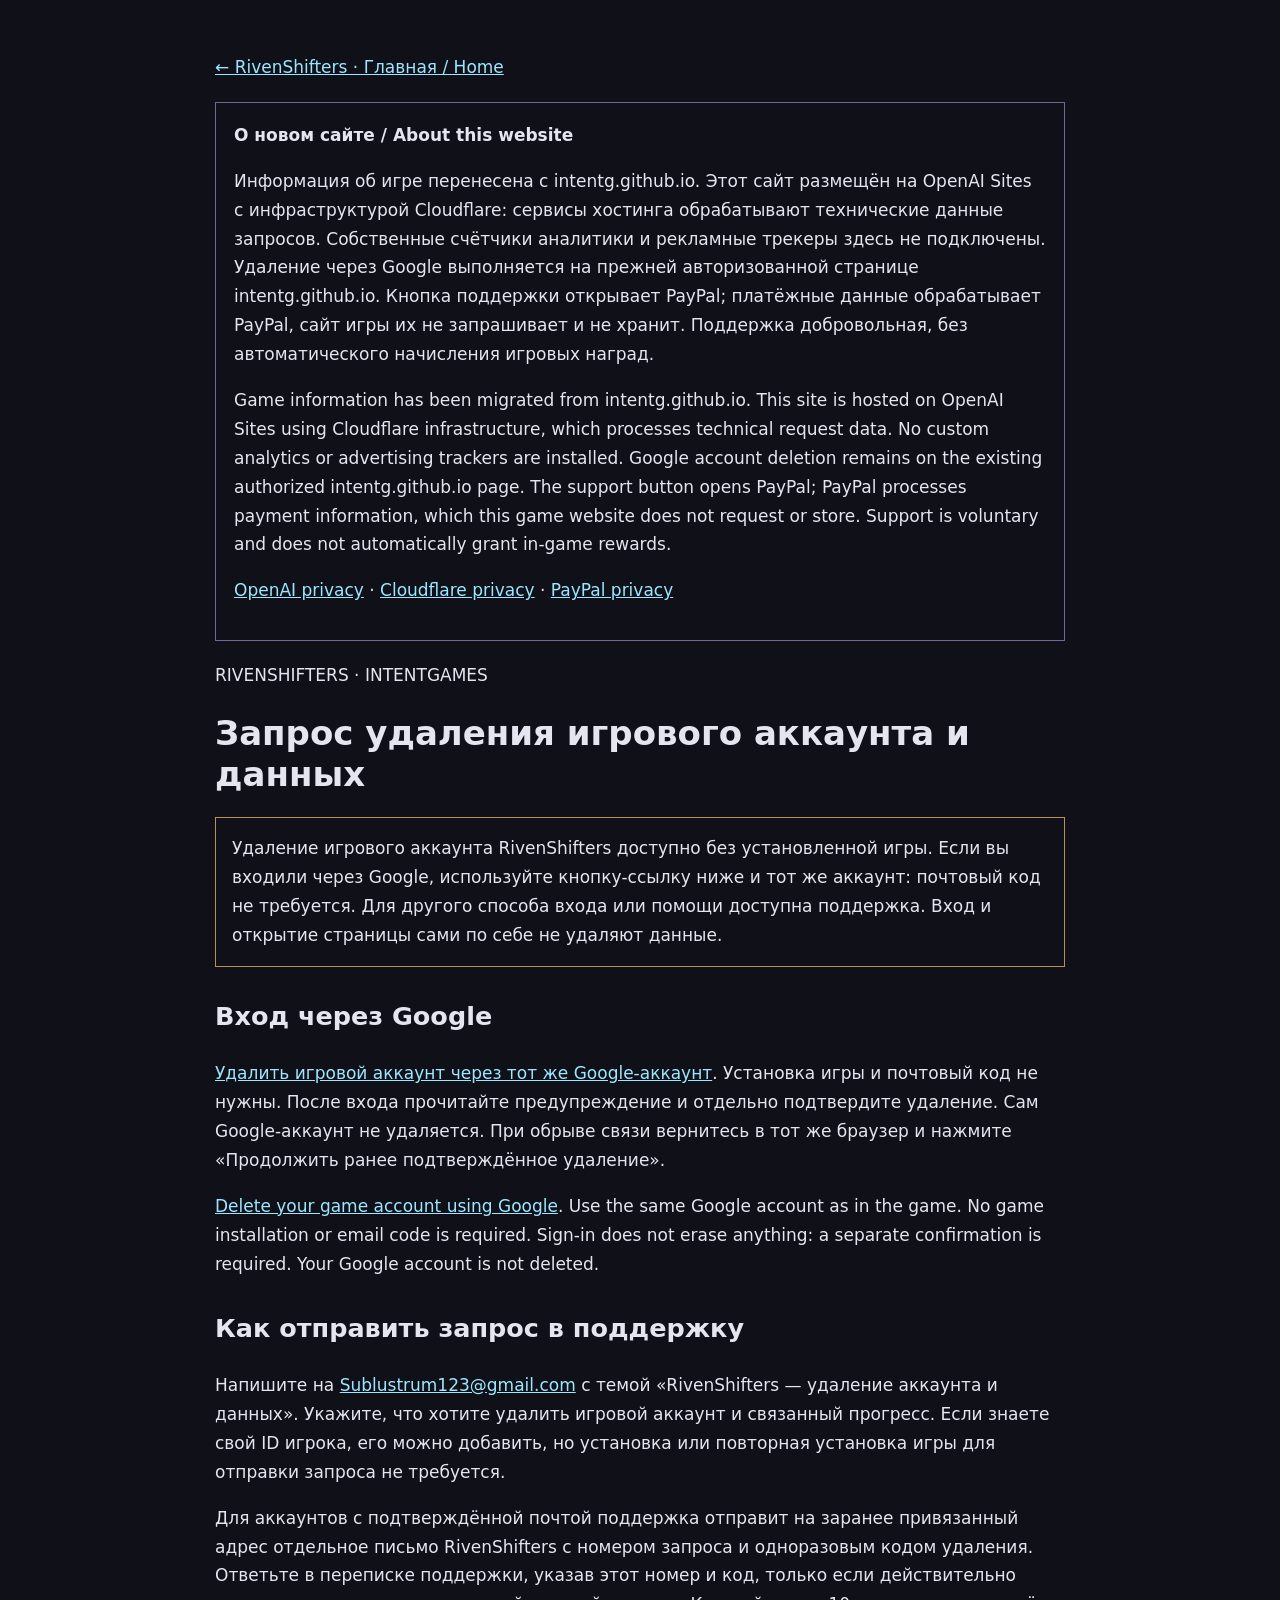
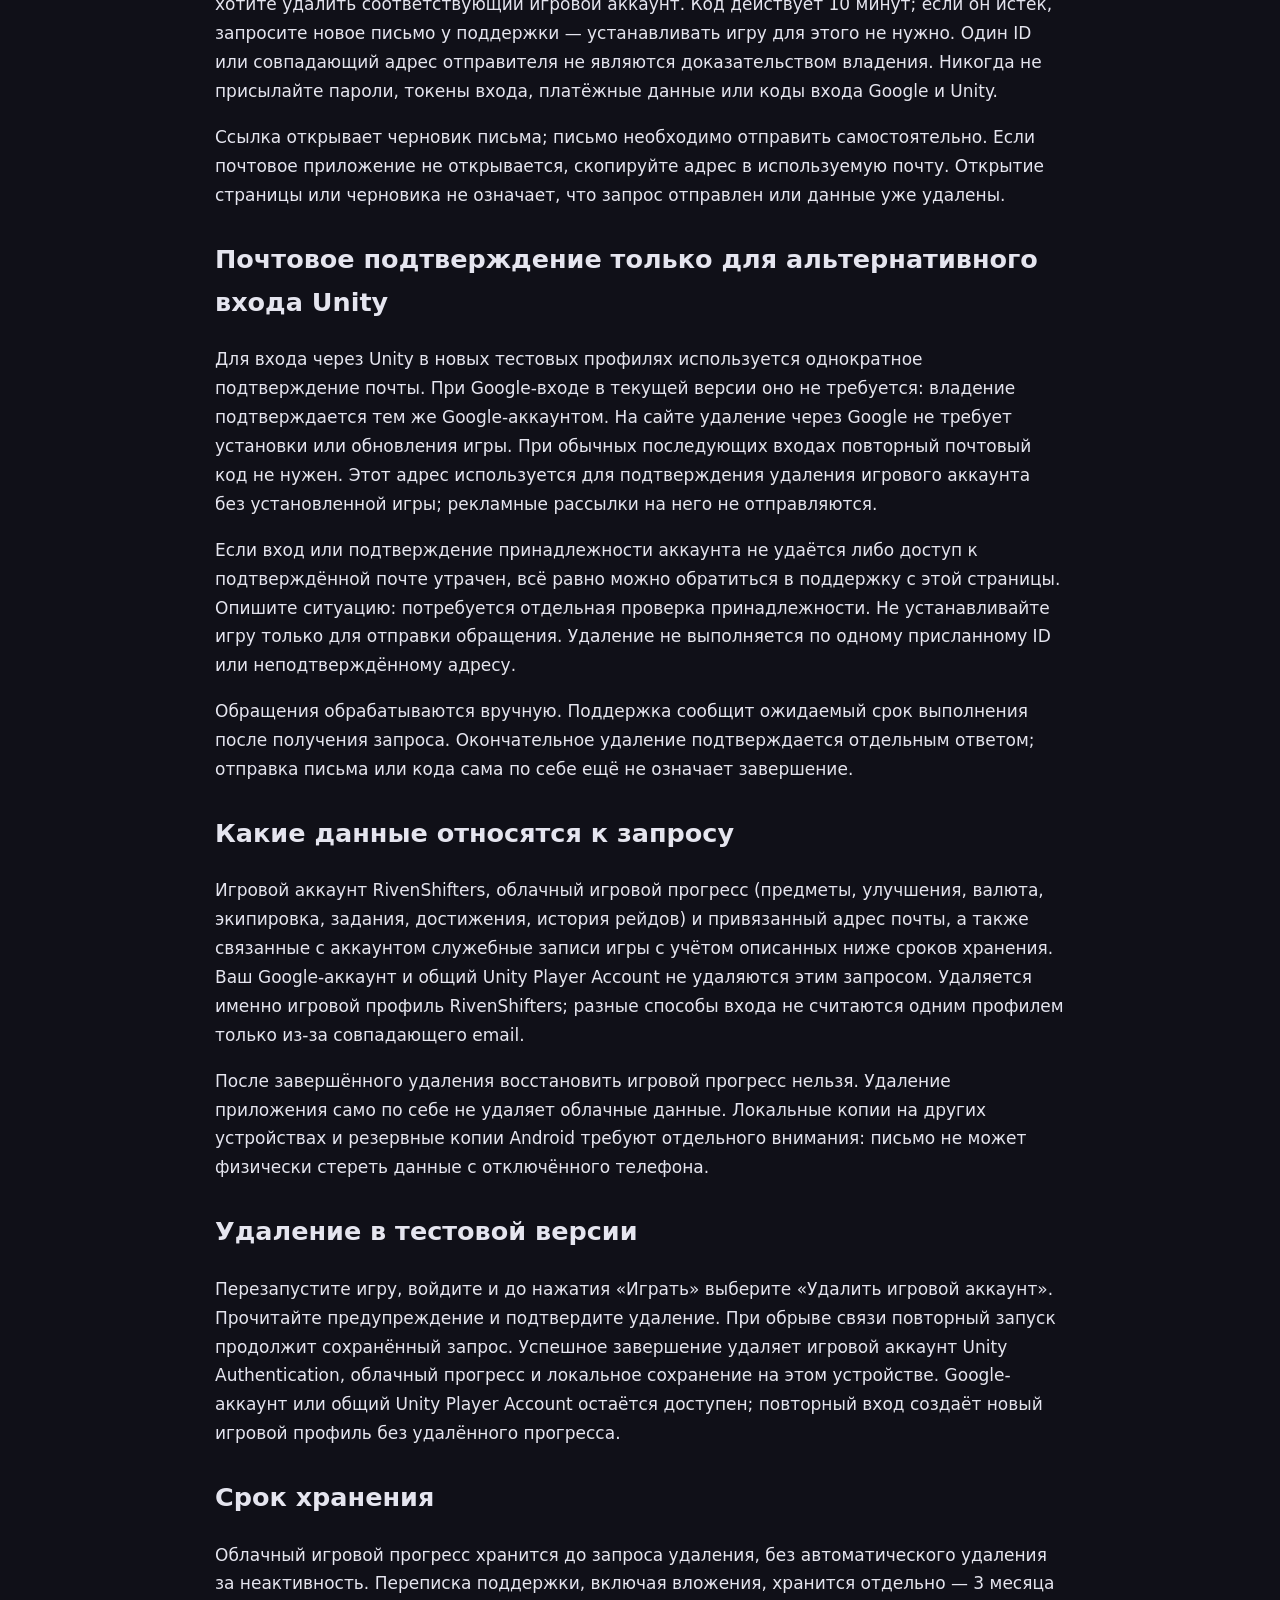
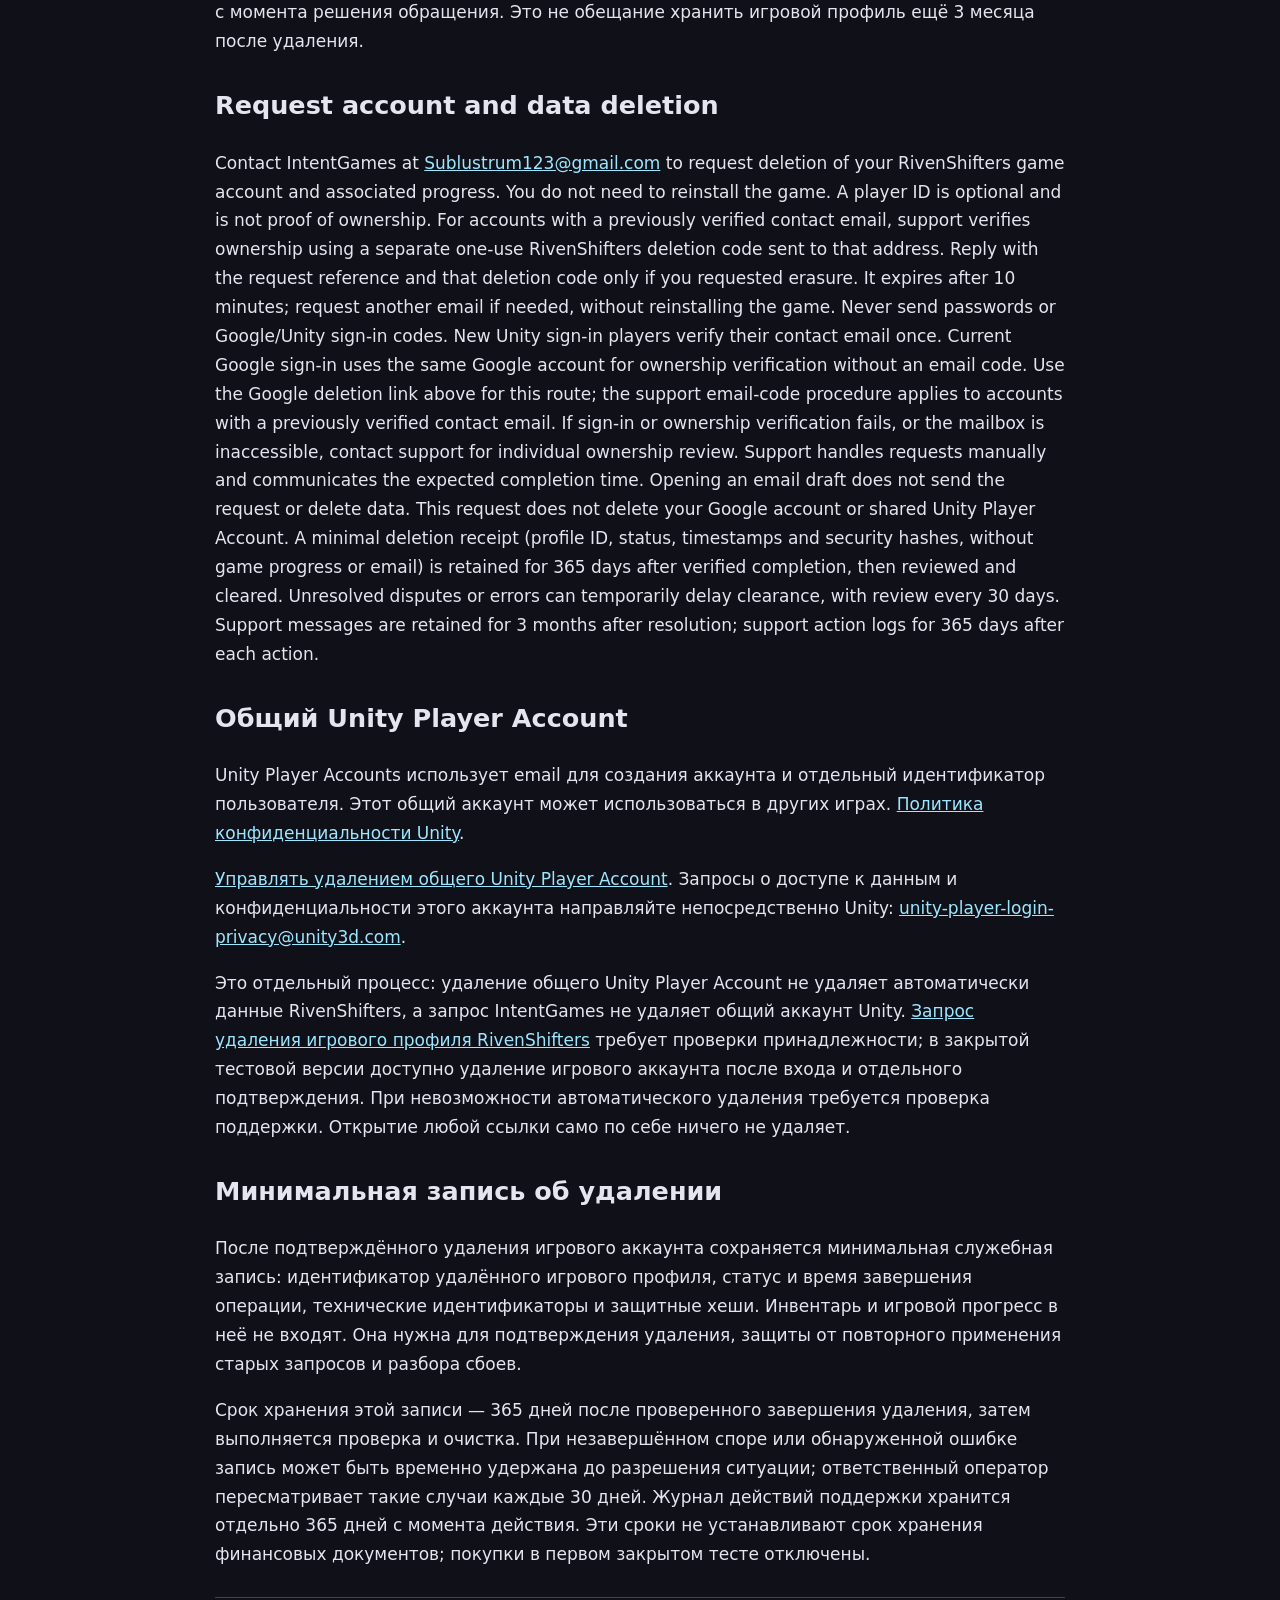
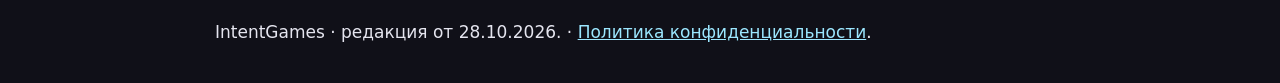
==== commit 06621db4: "Publish RivenShifters showcase with support and updated equipment" ====
--- a/delete-account.html
+++ b/delete-account.html
@@ -2,15 +2,15 @@
 <html lang="ru"><head><meta charset="utf-8"><meta name="viewport" content="width=device-width,initial-scale=1">
 <meta name="robots" content="noindex"><title>RivenShifters — запрос удаления аккаунта</title>
 <style>body{margin:0;background:#101018;color:#e5e5ef;font:17px/1.7 system-ui,sans-serif}main{max-width:850px;margin:auto;padding:36px 24px}h1{line-height:1.2}a{color:#9ce7ff}section{margin-block:28px}.notice{padding:16px;border:1px solid #ba924f}footer{border-top:1px solid #44415c;padding-top:20px}a:focus-visible{outline:3px solid #9ce7ff;outline-offset:5px}</style></head>
-<body><main><header><p>RIVENSHIFTERS · INTENTGAMES</p><h1>Запрос удаления игрового аккаунта и данных</h1></header>
+<body><main><p><a href="index.html">← RivenShifters · Главная / Home</a></p><aside style="padding:18px;border:1px solid #786794;margin:20px 0"><strong>О новом сайте / About this website</strong><p>Информация об игре перенесена с intentg.github.io. Этот сайт размещён на OpenAI Sites с инфраструктурой Cloudflare: сервисы хостинга обрабатывают технические данные запросов. Собственные счётчики аналитики и рекламные трекеры здесь не подключены. Удаление через Google выполняется на прежней авторизованной странице intentg.github.io. Кнопка поддержки открывает PayPal; платёжные данные обрабатывает PayPal, сайт игры их не запрашивает и не хранит. Поддержка добровольная, без автоматического начисления игровых наград.</p><p lang="en">Game information has been migrated from intentg.github.io. This site is hosted on OpenAI Sites using Cloudflare infrastructure, which processes technical request data. No custom analytics or advertising trackers are installed. Google account deletion remains on the existing authorized intentg.github.io page. The support button opens PayPal; PayPal processes payment information, which this game website does not request or store. Support is voluntary and does not automatically grant in-game rewards.</p><p><a href="https://openai.com/policies/privacy-policy/">OpenAI privacy</a> · <a href="https://www.cloudflare.com/privacypolicy/">Cloudflare privacy</a> · <a href="https://www.paypal.com/legalhub/privacy-full">PayPal privacy</a></p></aside><header><p>RIVENSHIFTERS · INTENTGAMES</p><h1>Запрос удаления игрового аккаунта и данных</h1></header>
 <p class="notice">Удаление игрового аккаунта RivenShifters доступно без установленной игры. Если вы входили через Google, используйте кнопку-ссылку ниже и тот же аккаунт: почтовый код не требуется. Для другого способа входа или помощи доступна поддержка. Вход и открытие страницы сами по себе не удаляют данные.</p>
-<section id="google-account"><h2>Вход через Google</h2><p><a href="google-delete.html">Удалить игровой аккаунт через тот же Google-аккаунт</a>. Установка игры и почтовый код не нужны. После входа прочитайте предупреждение и отдельно подтвердите удаление. Сам Google-аккаунт не удаляется. При обрыве связи вернитесь в тот же браузер и нажмите «Продолжить ранее подтверждённое удаление».</p><p lang="en"><a href="google-delete.html">Delete your game account using Google</a>. Use the same Google account as in the game. No game installation or email code is required. Sign-in does not erase anything: a separate confirmation is required. Your Google account is not deleted.</p></section><section><h2>Как отправить запрос в поддержку</h2><p>Напишите на <a href="mailto:Sublustrum123@gmail.com?subject=RivenShifters%20account%20and%20data%20deletion%20request">Sublustrum123@gmail.com</a> с темой «RivenShifters — удаление аккаунта и данных». Укажите, что хотите удалить игровой аккаунт и связанный прогресс. Если знаете свой ID игрока, его можно добавить, но установка или повторная установка игры для отправки запроса не требуется.</p>
+<section id="google-account"><h2>Вход через Google</h2><p><a href="https://intentg.github.io/google-delete.html">Удалить игровой аккаунт через тот же Google-аккаунт</a>. Установка игры и почтовый код не нужны. После входа прочитайте предупреждение и отдельно подтвердите удаление. Сам Google-аккаунт не удаляется. При обрыве связи вернитесь в тот же браузер и нажмите «Продолжить ранее подтверждённое удаление».</p><p lang="en"><a href="https://intentg.github.io/google-delete.html">Delete your game account using Google</a>. Use the same Google account as in the game. No game installation or email code is required. Sign-in does not erase anything: a separate confirmation is required. Your Google account is not deleted.</p></section><section><h2>Как отправить запрос в поддержку</h2><p>Напишите на <a href="mailto:Sublustrum123@gmail.com?subject=RivenShifters%20account%20and%20data%20deletion%20request">Sublustrum123@gmail.com</a> с темой «RivenShifters — удаление аккаунта и данных». Укажите, что хотите удалить игровой аккаунт и связанный прогресс. Если знаете свой ID игрока, его можно добавить, но установка или повторная установка игры для отправки запроса не требуется.</p>
 <p>Для аккаунтов с подтверждённой почтой поддержка отправит на заранее привязанный адрес отдельное письмо RivenShifters с номером запроса и одноразовым кодом удаления. Ответьте в переписке поддержки, указав этот номер и код, только если действительно хотите удалить соответствующий игровой аккаунт. Код действует 10 минут; если он истёк, запросите новое письмо у поддержки — устанавливать игру для этого не нужно. Один ID или совпадающий адрес отправителя не являются доказательством владения. Никогда не присылайте пароли, токены входа, платёжные данные или коды входа Google и Unity.</p><p>Ссылка открывает черновик письма; письмо необходимо отправить самостоятельно. Если почтовое приложение не открывается, скопируйте адрес в используемую почту. Открытие страницы или черновика не означает, что запрос отправлен или данные уже удалены.</p></section>
 <section id="verified-email"><h2>Почтовое подтверждение только для альтернативного входа Unity</h2><p>Для входа через Unity в новых тестовых профилях используется однократное подтверждение почты. При Google-входе в текущей версии оно не требуется: владение подтверждается тем же Google-аккаунтом. На сайте удаление через Google не требует установки или обновления игры. При обычных последующих входах повторный почтовый код не нужен. Этот адрес используется для подтверждения удаления игрового аккаунта без установленной игры; рекламные рассылки на него не отправляются.</p><p>Если вход или подтверждение принадлежности аккаунта не удаётся либо доступ к подтверждённой почте утрачен, всё равно можно обратиться в поддержку с этой страницы. Опишите ситуацию: потребуется отдельная проверка принадлежности. Не устанавливайте игру только для отправки обращения. Удаление не выполняется по одному присланному ID или неподтверждённому адресу.</p><p>Обращения обрабатываются вручную. Поддержка сообщит ожидаемый срок выполнения после получения запроса. Окончательное удаление подтверждается отдельным ответом; отправка письма или кода сама по себе ещё не означает завершение.</p></section><section><h2>Какие данные относятся к запросу</h2><p>Игровой аккаунт RivenShifters, облачный игровой прогресс (предметы, улучшения, валюта, экипировка, задания, достижения, история рейдов) и привязанный адрес почты, а также связанные с аккаунтом служебные записи игры с учётом описанных ниже сроков хранения. Ваш Google-аккаунт и общий Unity Player Account не удаляются этим запросом. Удаляется именно игровой профиль RivenShifters; разные способы входа не считаются одним профилем только из-за совпадающего email.</p>
 <p>После завершённого удаления восстановить игровой прогресс нельзя. Удаление приложения само по себе не удаляет облачные данные. Локальные копии на других устройствах и резервные копии Android требуют отдельного внимания: письмо не может физически стереть данные с отключённого телефона.</p></section>
 <section><h2>Удаление в тестовой версии</h2><p>Перезапустите игру, войдите и до нажатия «Играть» выберите «Удалить игровой аккаунт». Прочитайте предупреждение и подтвердите удаление. При обрыве связи повторный запуск продолжит сохранённый запрос. Успешное завершение удаляет игровой аккаунт Unity Authentication, облачный прогресс и локальное сохранение на этом устройстве. Google-аккаунт или общий Unity Player Account остаётся доступен; повторный вход создаёт новый игровой профиль без удалённого прогресса.</p></section><section><h2>Срок хранения</h2><p>Облачный игровой прогресс хранится до запроса удаления, без автоматического удаления за неактивность. Переписка поддержки, включая вложения, хранится отдельно — 3 месяца с момента решения обращения. Это не обещание хранить игровой профиль ещё 3 месяца после удаления.</p></section>
 <section lang="en"><h2>Request account and data deletion</h2><p>Contact IntentGames at <a href="mailto:Sublustrum123@gmail.com?subject=RivenShifters%20account%20and%20data%20deletion%20request">Sublustrum123@gmail.com</a> to request deletion of your RivenShifters game account and associated progress. You do not need to reinstall the game. A player ID is optional and is not proof of ownership. For accounts with a previously verified contact email, support verifies ownership using a separate one-use RivenShifters deletion code sent to that address. Reply with the request reference and that deletion code only if you requested erasure. It expires after 10 minutes; request another email if needed, without reinstalling the game. Never send passwords or Google/Unity sign-in codes. New Unity sign-in players verify their contact email once. Current Google sign-in uses the same Google account for ownership verification without an email code. Use the Google deletion link above for this route; the support email-code procedure applies to accounts with a previously verified contact email. If sign-in or ownership verification fails, or the mailbox is inaccessible, contact support for individual ownership review. Support handles requests manually and communicates the expected completion time. Opening an email draft does not send the request or delete data. This request does not delete your Google account or shared Unity Player Account. A minimal deletion receipt (profile ID, status, timestamps and security hashes, without game progress or email) is retained for 365 days after verified completion, then reviewed and cleared. Unresolved disputes or errors can temporarily delay clearance, with review every 30 days. Support messages are retained for 3 months after resolution; support action logs for 365 days after each action.</p></section>
 <section id="unity-account"><h2>Общий Unity Player Account</h2><p>Unity Player Accounts использует email для создания аккаунта и отдельный идентификатор пользователя. Этот общий аккаунт может использоваться в других играх. <a href="https://unity.com/legal/privacy-policy">Политика конфиденциальности Unity</a>.</p><p><a href="https://player-account.unity.com/delete-account">Управлять удалением общего Unity Player Account</a>. Запросы о доступе к данным и конфиденциальности этого аккаунта направляйте непосредственно Unity: <a href="mailto:unity-player-login-privacy@unity3d.com">unity-player-login-privacy@unity3d.com</a>.</p><p>Это отдельный процесс: удаление общего Unity Player Account не удаляет автоматически данные RivenShifters, а запрос IntentGames не удаляет общий аккаунт Unity. <a href="delete-account.html">Запрос удаления игрового профиля RivenShifters</a> требует проверки принадлежности; в закрытой тестовой версии доступно удаление игрового аккаунта после входа и отдельного подтверждения. При невозможности автоматического удаления требуется проверка поддержки. Открытие любой ссылки само по себе ничего не удаляет.</p></section>
-<section id="deletion-retention"><h2>Минимальная запись об удалении</h2><p>После подтверждённого удаления игрового аккаунта сохраняется минимальная служебная запись: идентификатор удалённого игрового профиля, статус и время завершения операции, технические идентификаторы и защитные хеши. Инвентарь и игровой прогресс в неё не входят. Она нужна для подтверждения удаления, защиты от повторного применения старых запросов и разбора сбоев.</p><p>Срок хранения этой записи — 365 дней после проверенного завершения удаления, затем выполняется проверка и очистка. При незавершённом споре или обнаруженной ошибке запись может быть временно удержана до разрешения ситуации; ответственный оператор пересматривает такие случаи каждые 30 дней. Журнал действий поддержки хранится отдельно 365 дней с момента действия. Эти сроки не устанавливают срок хранения финансовых документов; покупки в первом закрытом тесте отключены.</p></section><footer>IntentGames · редакция от 28.10.2026. · <a href="index.html">Политика конфиденциальности</a>.</footer></main></body></html>
+<section id="deletion-retention"><h2>Минимальная запись об удалении</h2><p>После подтверждённого удаления игрового аккаунта сохраняется минимальная служебная запись: идентификатор удалённого игрового профиля, статус и время завершения операции, технические идентификаторы и защитные хеши. Инвентарь и игровой прогресс в неё не входят. Она нужна для подтверждения удаления, защиты от повторного применения старых запросов и разбора сбоев.</p><p>Срок хранения этой записи — 365 дней после проверенного завершения удаления, затем выполняется проверка и очистка. При незавершённом споре или обнаруженной ошибке запись может быть временно удержана до разрешения ситуации; ответственный оператор пересматривает такие случаи каждые 30 дней. Журнал действий поддержки хранится отдельно 365 дней с момента действия. Эти сроки не устанавливают срок хранения финансовых документов; покупки в первом закрытом тесте отключены.</p></section><footer>IntentGames · редакция от 28.10.2026. · <a href="privacy.html">Политика конфиденциальности</a>.</footer></main></body></html>
 
 
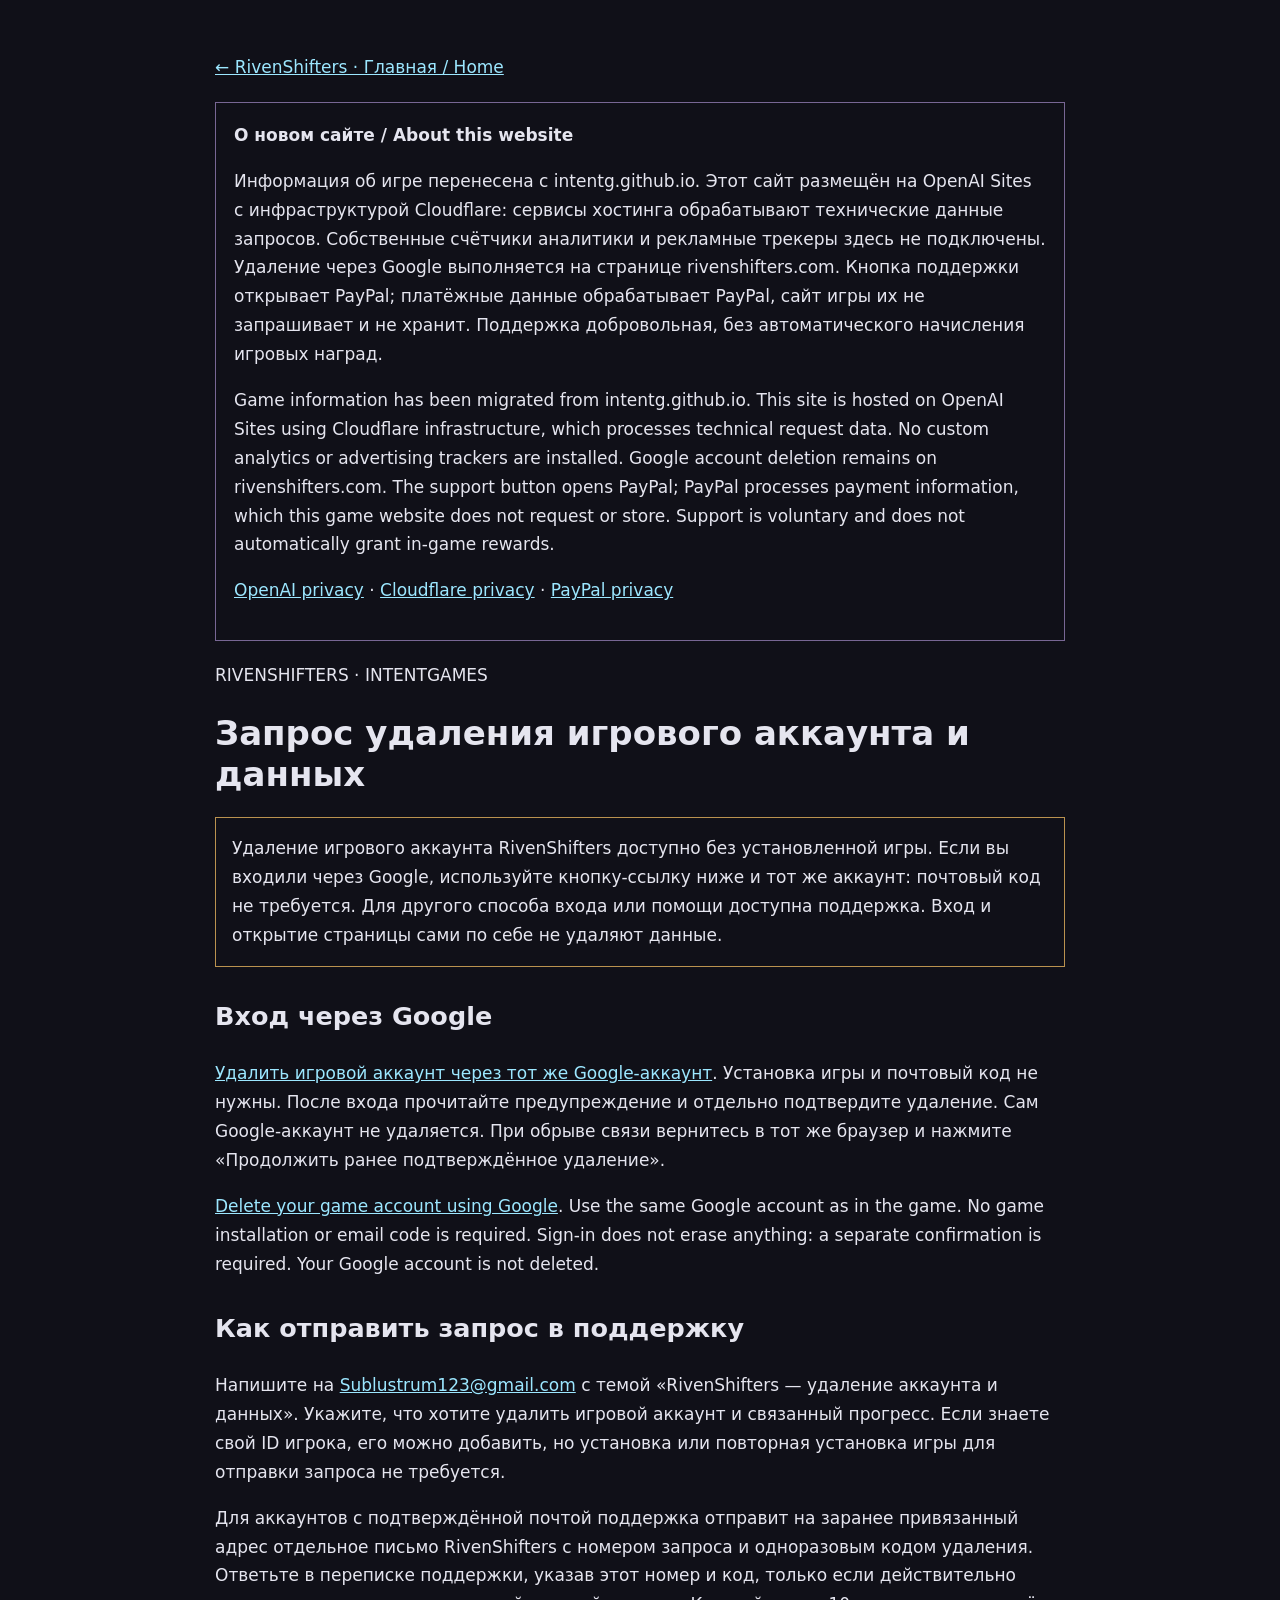
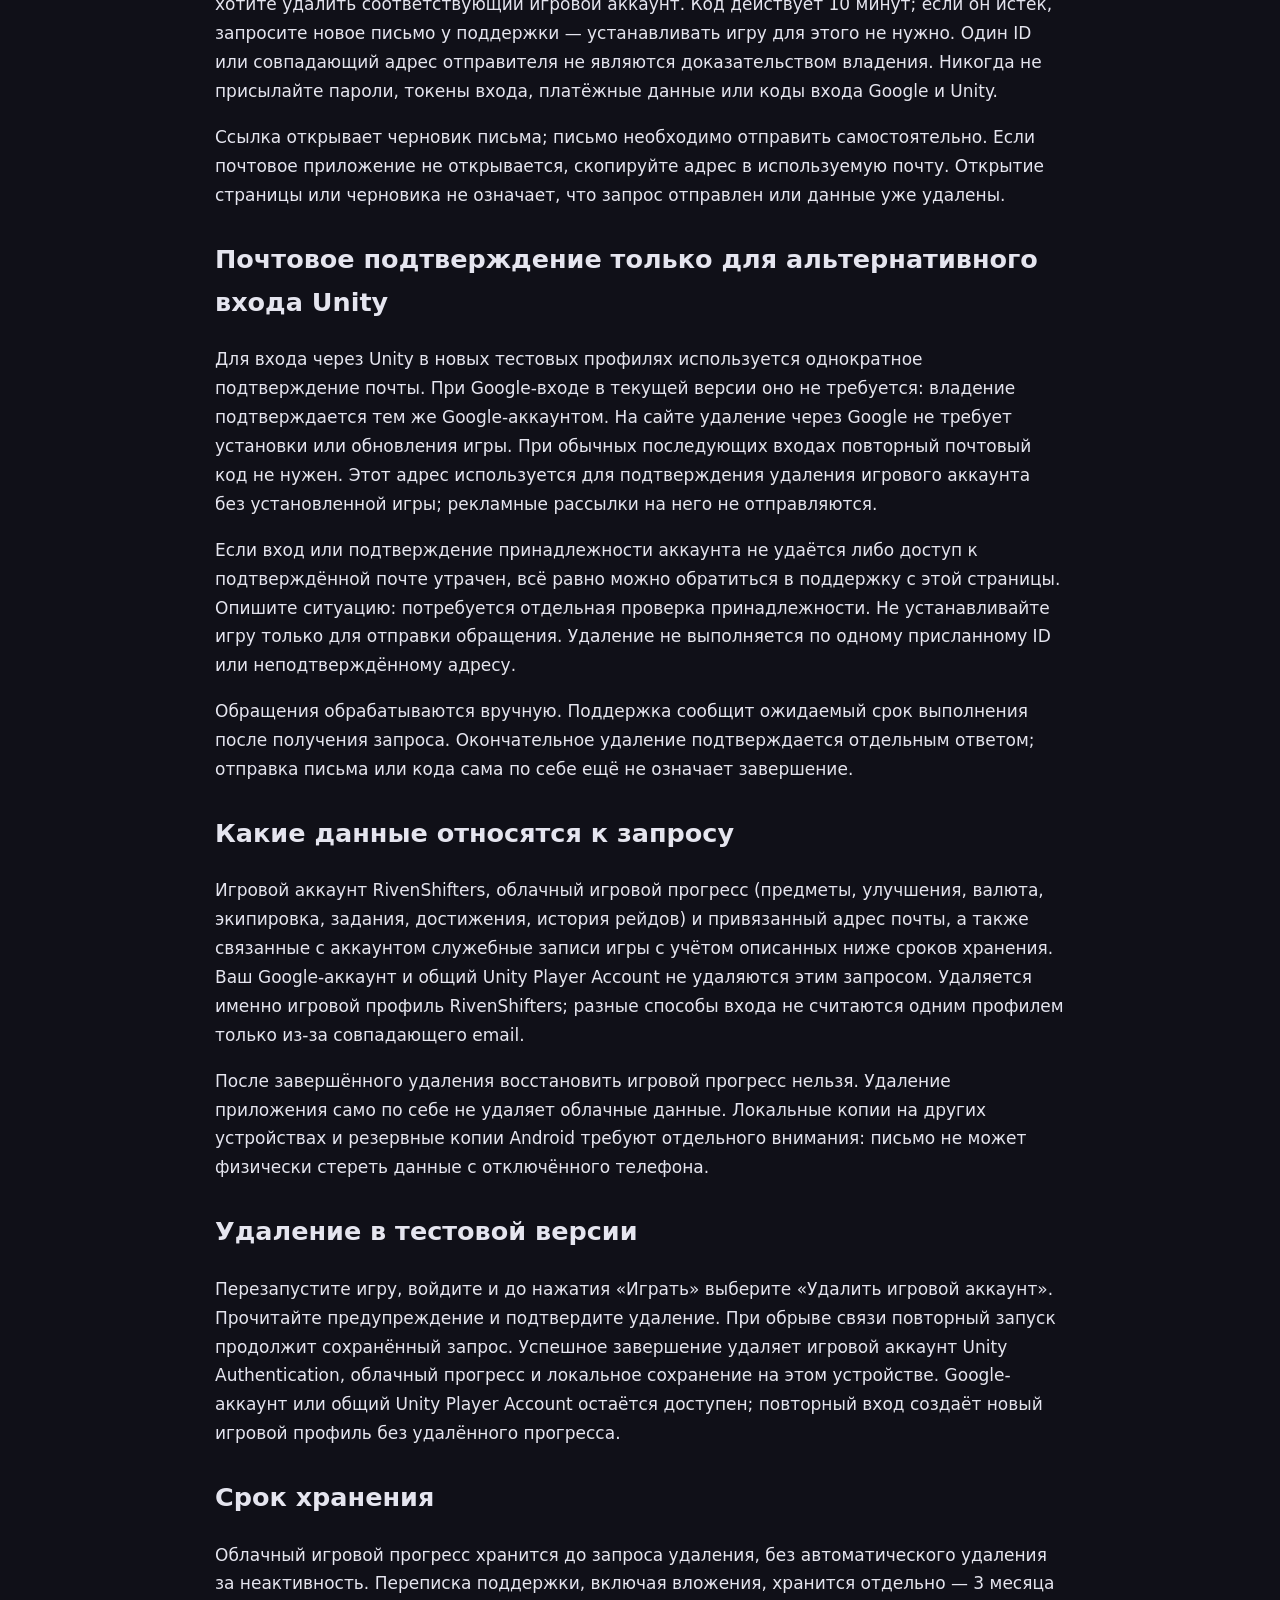
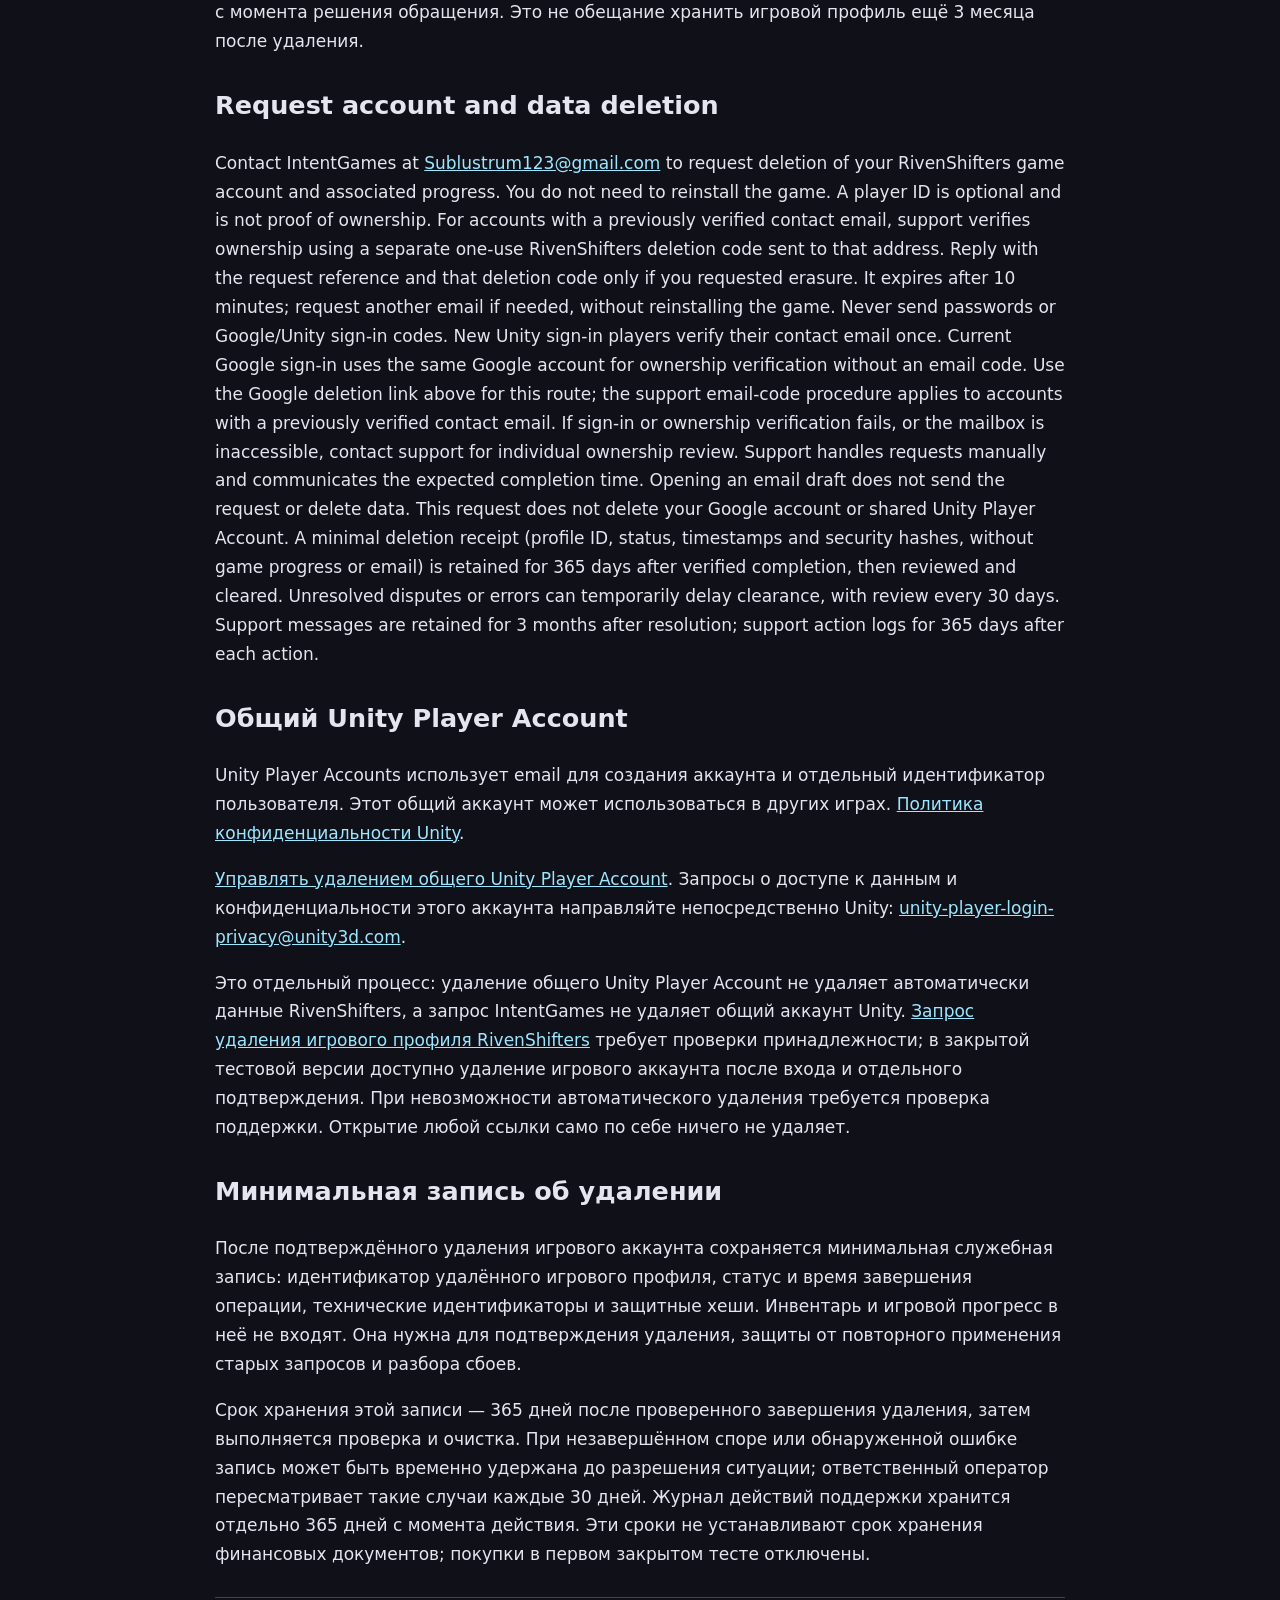
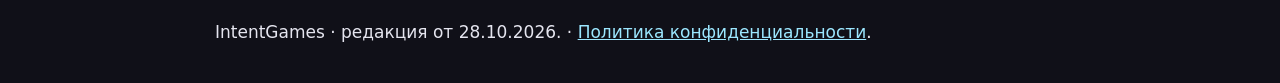
==== commit dcab5a48: "Use canonical domain for account support links" ====
--- a/delete-account.html
+++ b/delete-account.html
@@ -2,9 +2,9 @@
 <html lang="ru"><head><meta charset="utf-8"><meta name="viewport" content="width=device-width,initial-scale=1">
 <meta name="robots" content="noindex"><title>RivenShifters — запрос удаления аккаунта</title>
 <style>body{margin:0;background:#101018;color:#e5e5ef;font:17px/1.7 system-ui,sans-serif}main{max-width:850px;margin:auto;padding:36px 24px}h1{line-height:1.2}a{color:#9ce7ff}section{margin-block:28px}.notice{padding:16px;border:1px solid #ba924f}footer{border-top:1px solid #44415c;padding-top:20px}a:focus-visible{outline:3px solid #9ce7ff;outline-offset:5px}</style></head>
-<body><main><p><a href="index.html">← RivenShifters · Главная / Home</a></p><aside style="padding:18px;border:1px solid #786794;margin:20px 0"><strong>О новом сайте / About this website</strong><p>Информация об игре перенесена с intentg.github.io. Этот сайт размещён на OpenAI Sites с инфраструктурой Cloudflare: сервисы хостинга обрабатывают технические данные запросов. Собственные счётчики аналитики и рекламные трекеры здесь не подключены. Удаление через Google выполняется на прежней авторизованной странице intentg.github.io. Кнопка поддержки открывает PayPal; платёжные данные обрабатывает PayPal, сайт игры их не запрашивает и не хранит. Поддержка добровольная, без автоматического начисления игровых наград.</p><p lang="en">Game information has been migrated from intentg.github.io. This site is hosted on OpenAI Sites using Cloudflare infrastructure, which processes technical request data. No custom analytics or advertising trackers are installed. Google account deletion remains on the existing authorized intentg.github.io page. The support button opens PayPal; PayPal processes payment information, which this game website does not request or store. Support is voluntary and does not automatically grant in-game rewards.</p><p><a href="https://openai.com/policies/privacy-policy/">OpenAI privacy</a> · <a href="https://www.cloudflare.com/privacypolicy/">Cloudflare privacy</a> · <a href="https://www.paypal.com/legalhub/privacy-full">PayPal privacy</a></p></aside><header><p>RIVENSHIFTERS · INTENTGAMES</p><h1>Запрос удаления игрового аккаунта и данных</h1></header>
+<body><main><p><a href="index.html">← RivenShifters · Главная / Home</a></p><aside style="padding:18px;border:1px solid #786794;margin:20px 0"><strong>О новом сайте / About this website</strong><p>Информация об игре перенесена с intentg.github.io. Этот сайт размещён на OpenAI Sites с инфраструктурой Cloudflare: сервисы хостинга обрабатывают технические данные запросов. Собственные счётчики аналитики и рекламные трекеры здесь не подключены. Удаление через Google выполняется на странице rivenshifters.com. Кнопка поддержки открывает PayPal; платёжные данные обрабатывает PayPal, сайт игры их не запрашивает и не хранит. Поддержка добровольная, без автоматического начисления игровых наград.</p><p lang="en">Game information has been migrated from intentg.github.io. This site is hosted on OpenAI Sites using Cloudflare infrastructure, which processes technical request data. No custom analytics or advertising trackers are installed. Google account deletion remains on rivenshifters.com. The support button opens PayPal; PayPal processes payment information, which this game website does not request or store. Support is voluntary and does not automatically grant in-game rewards.</p><p><a href="https://openai.com/policies/privacy-policy/">OpenAI privacy</a> · <a href="https://www.cloudflare.com/privacypolicy/">Cloudflare privacy</a> · <a href="https://www.paypal.com/legalhub/privacy-full">PayPal privacy</a></p></aside><header><p>RIVENSHIFTERS · INTENTGAMES</p><h1>Запрос удаления игрового аккаунта и данных</h1></header>
 <p class="notice">Удаление игрового аккаунта RivenShifters доступно без установленной игры. Если вы входили через Google, используйте кнопку-ссылку ниже и тот же аккаунт: почтовый код не требуется. Для другого способа входа или помощи доступна поддержка. Вход и открытие страницы сами по себе не удаляют данные.</p>
-<section id="google-account"><h2>Вход через Google</h2><p><a href="https://intentg.github.io/google-delete.html">Удалить игровой аккаунт через тот же Google-аккаунт</a>. Установка игры и почтовый код не нужны. После входа прочитайте предупреждение и отдельно подтвердите удаление. Сам Google-аккаунт не удаляется. При обрыве связи вернитесь в тот же браузер и нажмите «Продолжить ранее подтверждённое удаление».</p><p lang="en"><a href="https://intentg.github.io/google-delete.html">Delete your game account using Google</a>. Use the same Google account as in the game. No game installation or email code is required. Sign-in does not erase anything: a separate confirmation is required. Your Google account is not deleted.</p></section><section><h2>Как отправить запрос в поддержку</h2><p>Напишите на <a href="mailto:Sublustrum123@gmail.com?subject=RivenShifters%20account%20and%20data%20deletion%20request">Sublustrum123@gmail.com</a> с темой «RivenShifters — удаление аккаунта и данных». Укажите, что хотите удалить игровой аккаунт и связанный прогресс. Если знаете свой ID игрока, его можно добавить, но установка или повторная установка игры для отправки запроса не требуется.</p>
+<section id="google-account"><h2>Вход через Google</h2><p><a href="https://rivenshifters.com/google-delete.html">Удалить игровой аккаунт через тот же Google-аккаунт</a>. Установка игры и почтовый код не нужны. После входа прочитайте предупреждение и отдельно подтвердите удаление. Сам Google-аккаунт не удаляется. При обрыве связи вернитесь в тот же браузер и нажмите «Продолжить ранее подтверждённое удаление».</p><p lang="en"><a href="https://rivenshifters.com/google-delete.html">Delete your game account using Google</a>. Use the same Google account as in the game. No game installation or email code is required. Sign-in does not erase anything: a separate confirmation is required. Your Google account is not deleted.</p></section><section><h2>Как отправить запрос в поддержку</h2><p>Напишите на <a href="mailto:Sublustrum123@gmail.com?subject=RivenShifters%20account%20and%20data%20deletion%20request">Sublustrum123@gmail.com</a> с темой «RivenShifters — удаление аккаунта и данных». Укажите, что хотите удалить игровой аккаунт и связанный прогресс. Если знаете свой ID игрока, его можно добавить, но установка или повторная установка игры для отправки запроса не требуется.</p>
 <p>Для аккаунтов с подтверждённой почтой поддержка отправит на заранее привязанный адрес отдельное письмо RivenShifters с номером запроса и одноразовым кодом удаления. Ответьте в переписке поддержки, указав этот номер и код, только если действительно хотите удалить соответствующий игровой аккаунт. Код действует 10 минут; если он истёк, запросите новое письмо у поддержки — устанавливать игру для этого не нужно. Один ID или совпадающий адрес отправителя не являются доказательством владения. Никогда не присылайте пароли, токены входа, платёжные данные или коды входа Google и Unity.</p><p>Ссылка открывает черновик письма; письмо необходимо отправить самостоятельно. Если почтовое приложение не открывается, скопируйте адрес в используемую почту. Открытие страницы или черновика не означает, что запрос отправлен или данные уже удалены.</p></section>
 <section id="verified-email"><h2>Почтовое подтверждение только для альтернативного входа Unity</h2><p>Для входа через Unity в новых тестовых профилях используется однократное подтверждение почты. При Google-входе в текущей версии оно не требуется: владение подтверждается тем же Google-аккаунтом. На сайте удаление через Google не требует установки или обновления игры. При обычных последующих входах повторный почтовый код не нужен. Этот адрес используется для подтверждения удаления игрового аккаунта без установленной игры; рекламные рассылки на него не отправляются.</p><p>Если вход или подтверждение принадлежности аккаунта не удаётся либо доступ к подтверждённой почте утрачен, всё равно можно обратиться в поддержку с этой страницы. Опишите ситуацию: потребуется отдельная проверка принадлежности. Не устанавливайте игру только для отправки обращения. Удаление не выполняется по одному присланному ID или неподтверждённому адресу.</p><p>Обращения обрабатываются вручную. Поддержка сообщит ожидаемый срок выполнения после получения запроса. Окончательное удаление подтверждается отдельным ответом; отправка письма или кода сама по себе ещё не означает завершение.</p></section><section><h2>Какие данные относятся к запросу</h2><p>Игровой аккаунт RivenShifters, облачный игровой прогресс (предметы, улучшения, валюта, экипировка, задания, достижения, история рейдов) и привязанный адрес почты, а также связанные с аккаунтом служебные записи игры с учётом описанных ниже сроков хранения. Ваш Google-аккаунт и общий Unity Player Account не удаляются этим запросом. Удаляется именно игровой профиль RivenShifters; разные способы входа не считаются одним профилем только из-за совпадающего email.</p>
 <p>После завершённого удаления восстановить игровой прогресс нельзя. Удаление приложения само по себе не удаляет облачные данные. Локальные копии на других устройствах и резервные копии Android требуют отдельного внимания: письмо не может физически стереть данные с отключённого телефона.</p></section>
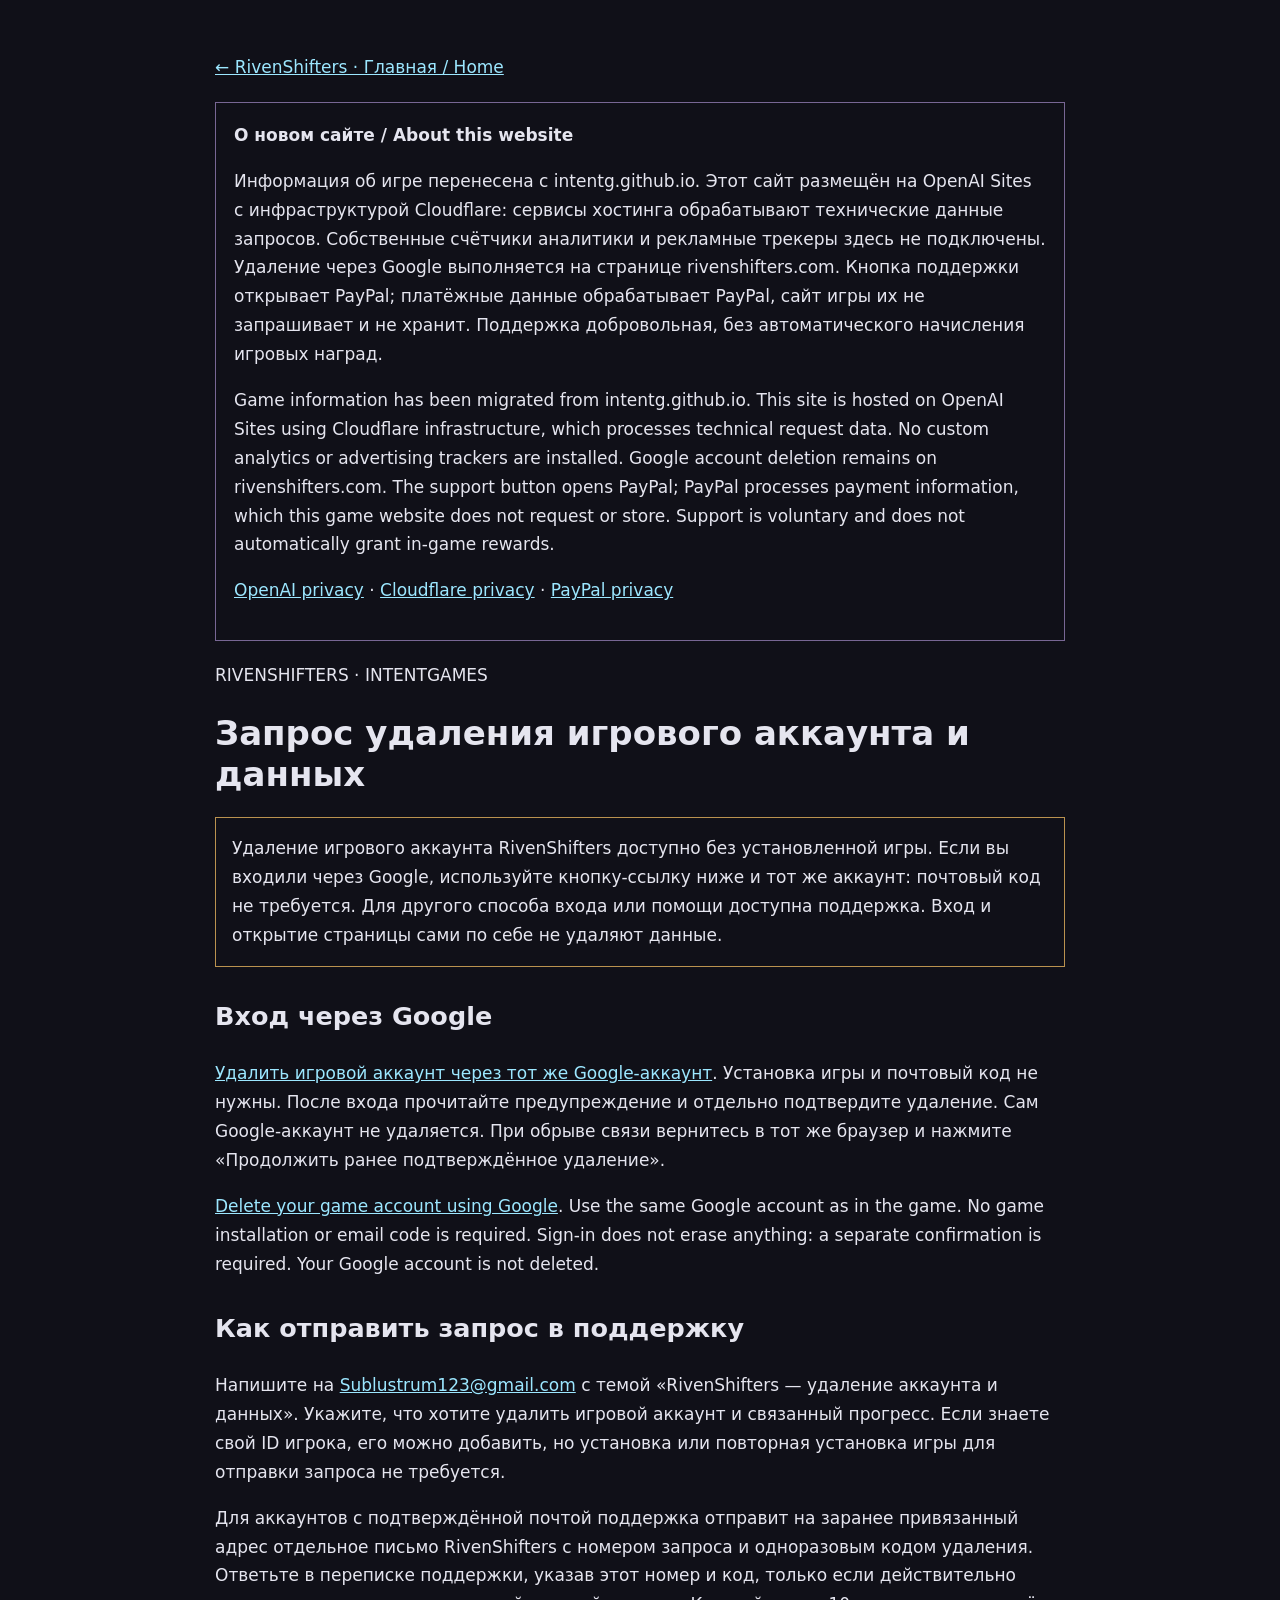
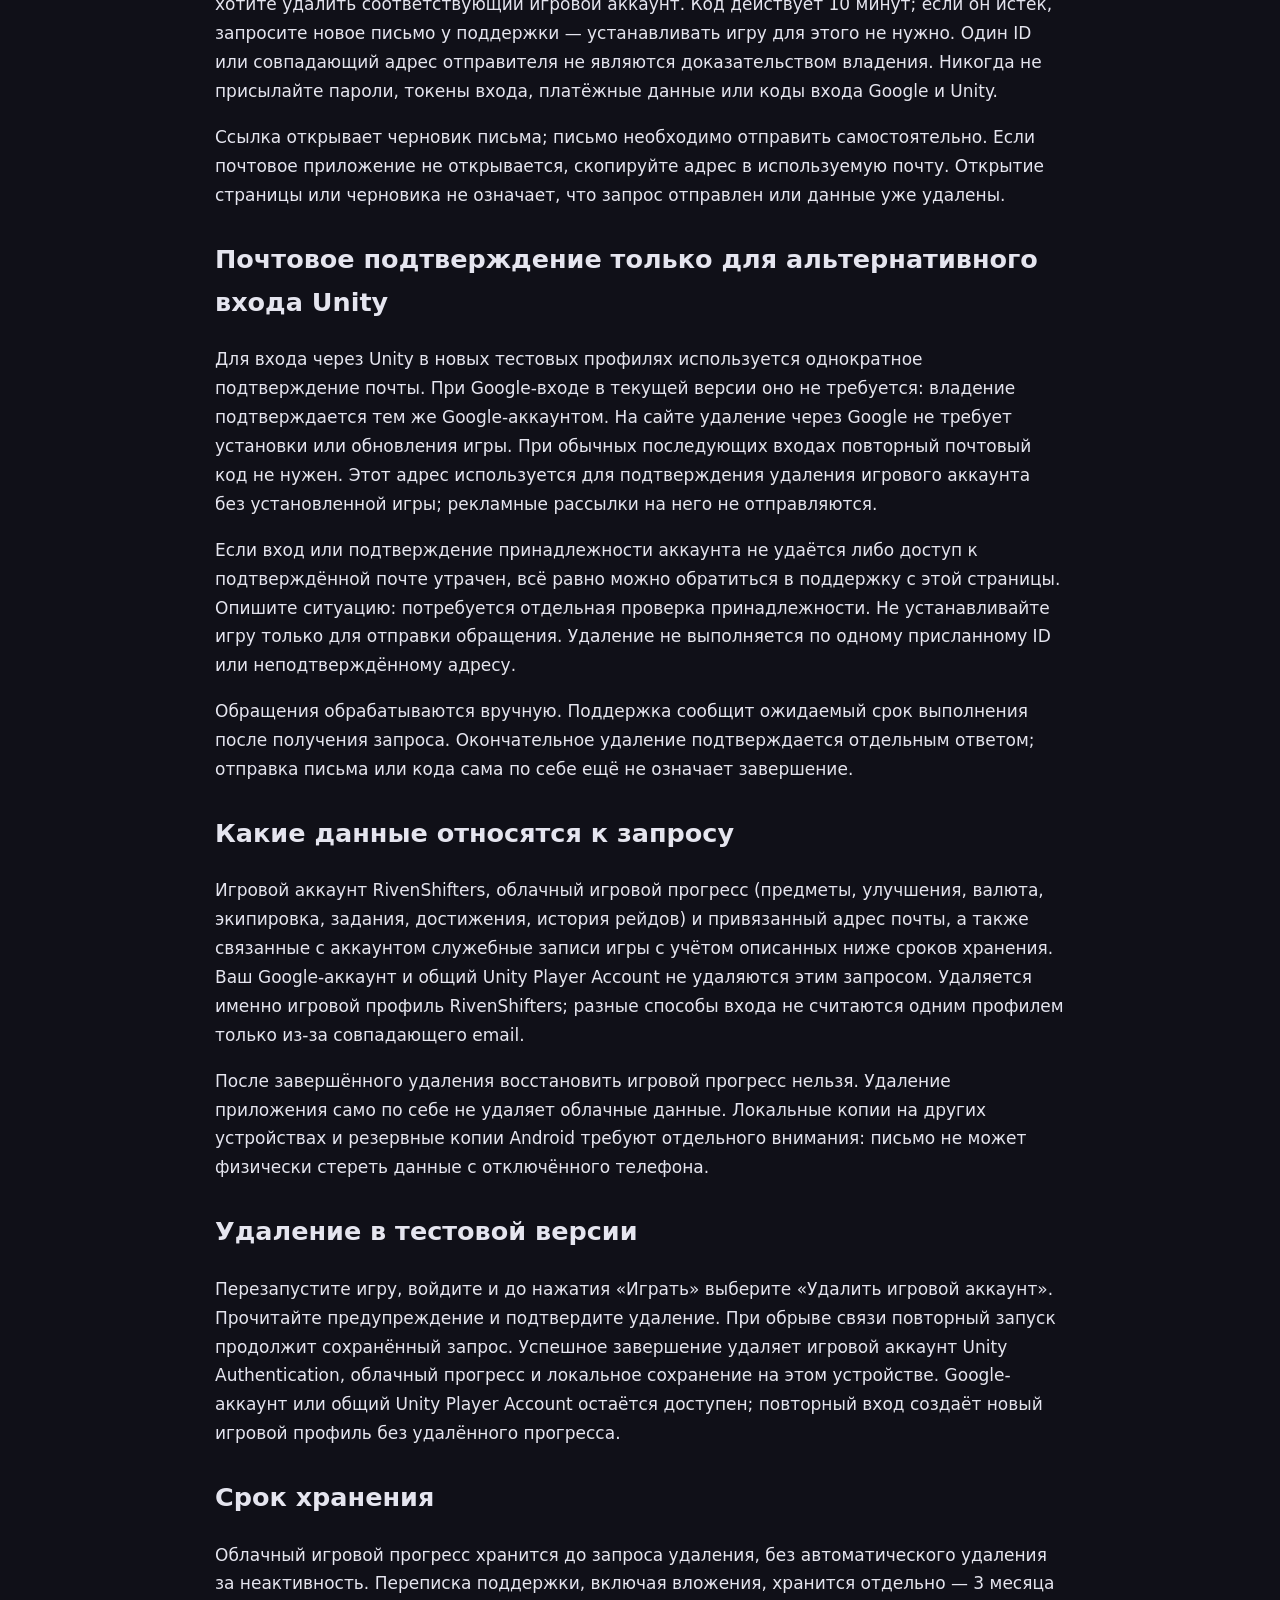
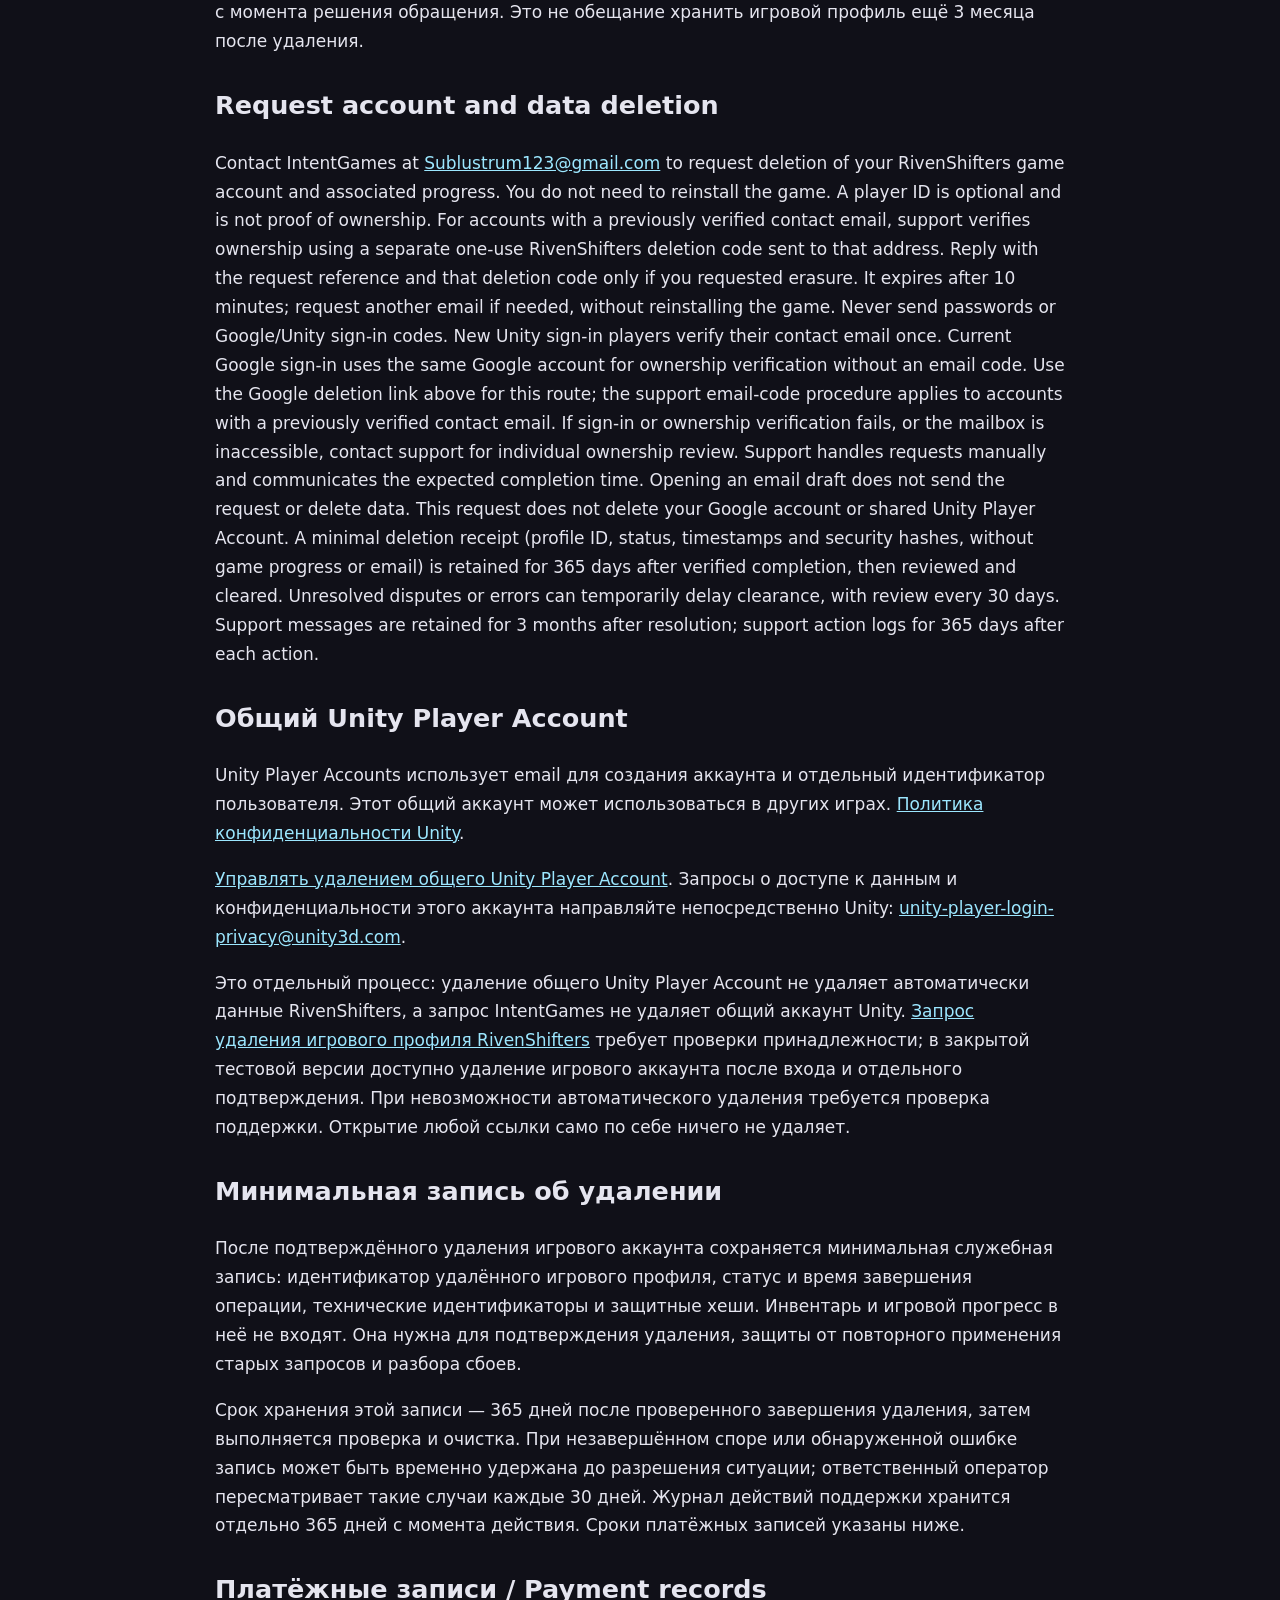
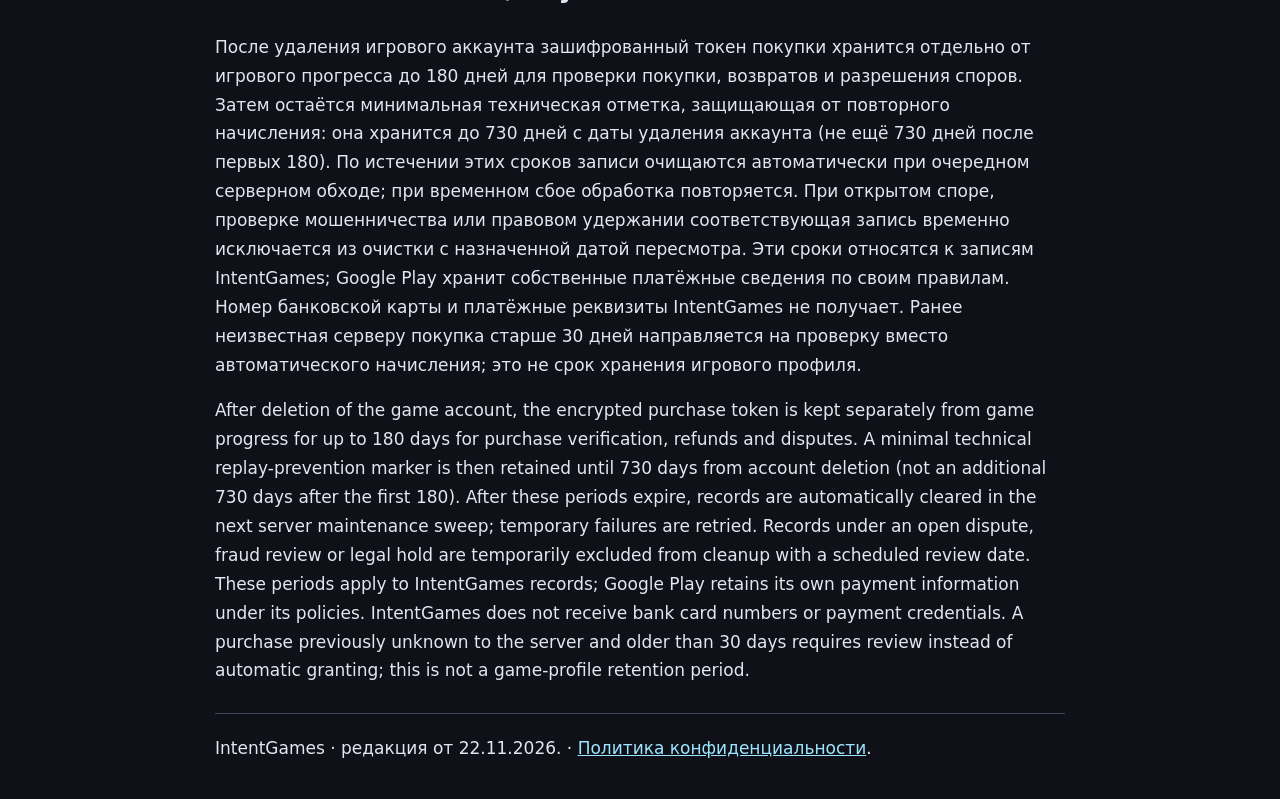
==== commit 7dd7cb62: "Document live purchases and approved payment retention in Russian and English" ====
--- a/delete-account.html
+++ b/delete-account.html
@@ -11,6 +11,6 @@
 <section><h2>Удаление в тестовой версии</h2><p>Перезапустите игру, войдите и до нажатия «Играть» выберите «Удалить игровой аккаунт». Прочитайте предупреждение и подтвердите удаление. При обрыве связи повторный запуск продолжит сохранённый запрос. Успешное завершение удаляет игровой аккаунт Unity Authentication, облачный прогресс и локальное сохранение на этом устройстве. Google-аккаунт или общий Unity Player Account остаётся доступен; повторный вход создаёт новый игровой профиль без удалённого прогресса.</p></section><section><h2>Срок хранения</h2><p>Облачный игровой прогресс хранится до запроса удаления, без автоматического удаления за неактивность. Переписка поддержки, включая вложения, хранится отдельно — 3 месяца с момента решения обращения. Это не обещание хранить игровой профиль ещё 3 месяца после удаления.</p></section>
 <section lang="en"><h2>Request account and data deletion</h2><p>Contact IntentGames at <a href="mailto:Sublustrum123@gmail.com?subject=RivenShifters%20account%20and%20data%20deletion%20request">Sublustrum123@gmail.com</a> to request deletion of your RivenShifters game account and associated progress. You do not need to reinstall the game. A player ID is optional and is not proof of ownership. For accounts with a previously verified contact email, support verifies ownership using a separate one-use RivenShifters deletion code sent to that address. Reply with the request reference and that deletion code only if you requested erasure. It expires after 10 minutes; request another email if needed, without reinstalling the game. Never send passwords or Google/Unity sign-in codes. New Unity sign-in players verify their contact email once. Current Google sign-in uses the same Google account for ownership verification without an email code. Use the Google deletion link above for this route; the support email-code procedure applies to accounts with a previously verified contact email. If sign-in or ownership verification fails, or the mailbox is inaccessible, contact support for individual ownership review. Support handles requests manually and communicates the expected completion time. Opening an email draft does not send the request or delete data. This request does not delete your Google account or shared Unity Player Account. A minimal deletion receipt (profile ID, status, timestamps and security hashes, without game progress or email) is retained for 365 days after verified completion, then reviewed and cleared. Unresolved disputes or errors can temporarily delay clearance, with review every 30 days. Support messages are retained for 3 months after resolution; support action logs for 365 days after each action.</p></section>
 <section id="unity-account"><h2>Общий Unity Player Account</h2><p>Unity Player Accounts использует email для создания аккаунта и отдельный идентификатор пользователя. Этот общий аккаунт может использоваться в других играх. <a href="https://unity.com/legal/privacy-policy">Политика конфиденциальности Unity</a>.</p><p><a href="https://player-account.unity.com/delete-account">Управлять удалением общего Unity Player Account</a>. Запросы о доступе к данным и конфиденциальности этого аккаунта направляйте непосредственно Unity: <a href="mailto:unity-player-login-privacy@unity3d.com">unity-player-login-privacy@unity3d.com</a>.</p><p>Это отдельный процесс: удаление общего Unity Player Account не удаляет автоматически данные RivenShifters, а запрос IntentGames не удаляет общий аккаунт Unity. <a href="delete-account.html">Запрос удаления игрового профиля RivenShifters</a> требует проверки принадлежности; в закрытой тестовой версии доступно удаление игрового аккаунта после входа и отдельного подтверждения. При невозможности автоматического удаления требуется проверка поддержки. Открытие любой ссылки само по себе ничего не удаляет.</p></section>
-<section id="deletion-retention"><h2>Минимальная запись об удалении</h2><p>После подтверждённого удаления игрового аккаунта сохраняется минимальная служебная запись: идентификатор удалённого игрового профиля, статус и время завершения операции, технические идентификаторы и защитные хеши. Инвентарь и игровой прогресс в неё не входят. Она нужна для подтверждения удаления, защиты от повторного применения старых запросов и разбора сбоев.</p><p>Срок хранения этой записи — 365 дней после проверенного завершения удаления, затем выполняется проверка и очистка. При незавершённом споре или обнаруженной ошибке запись может быть временно удержана до разрешения ситуации; ответственный оператор пересматривает такие случаи каждые 30 дней. Журнал действий поддержки хранится отдельно 365 дней с момента действия. Эти сроки не устанавливают срок хранения финансовых документов; покупки в первом закрытом тесте отключены.</p></section><footer>IntentGames · редакция от 28.10.2026. · <a href="privacy.html">Политика конфиденциальности</a>.</footer></main></body></html>
+<section id="deletion-retention"><h2>Минимальная запись об удалении</h2><p>После подтверждённого удаления игрового аккаунта сохраняется минимальная служебная запись: идентификатор удалённого игрового профиля, статус и время завершения операции, технические идентификаторы и защитные хеши. Инвентарь и игровой прогресс в неё не входят. Она нужна для подтверждения удаления, защиты от повторного применения старых запросов и разбора сбоев.</p><p>Срок хранения этой записи — 365 дней после проверенного завершения удаления, затем выполняется проверка и очистка. При незавершённом споре или обнаруженной ошибке запись может быть временно удержана до разрешения ситуации; ответственный оператор пересматривает такие случаи каждые 30 дней. Журнал действий поддержки хранится отдельно 365 дней с момента действия. Сроки платёжных записей указаны ниже.</p></section><section id="payment-retention"><h2>Платёжные записи / Payment records</h2><p>После удаления игрового аккаунта зашифрованный токен покупки хранится отдельно от игрового прогресса до 180 дней для проверки покупки, возвратов и разрешения споров. Затем остаётся минимальная техническая отметка, защищающая от повторного начисления: она хранится до 730 дней с даты удаления аккаунта (не ещё 730 дней после первых 180). По истечении этих сроков записи очищаются автоматически при очередном серверном обходе; при временном сбое обработка повторяется. При открытом споре, проверке мошенничества или правовом удержании соответствующая запись временно исключается из очистки с назначенной датой пересмотра. Эти сроки относятся к записям IntentGames; Google Play хранит собственные платёжные сведения по своим правилам. Номер банковской карты и платёжные реквизиты IntentGames не получает. Ранее неизвестная серверу покупка старше 30 дней направляется на проверку вместо автоматического начисления; это не срок хранения игрового профиля.</p><p lang="en">After deletion of the game account, the encrypted purchase token is kept separately from game progress for up to 180 days for purchase verification, refunds and disputes. A minimal technical replay-prevention marker is then retained until 730 days from account deletion (not an additional 730 days after the first 180). After these periods expire, records are automatically cleared in the next server maintenance sweep; temporary failures are retried. Records under an open dispute, fraud review or legal hold are temporarily excluded from cleanup with a scheduled review date. These periods apply to IntentGames records; Google Play retains its own payment information under its policies. IntentGames does not receive bank card numbers or payment credentials. A purchase previously unknown to the server and older than 30 days requires review instead of automatic granting; this is not a game-profile retention period.</p></section><footer>IntentGames · редакция от 22.11.2026. · <a href="privacy.html">Политика конфиденциальности</a>.</footer></main></body></html>
 
 
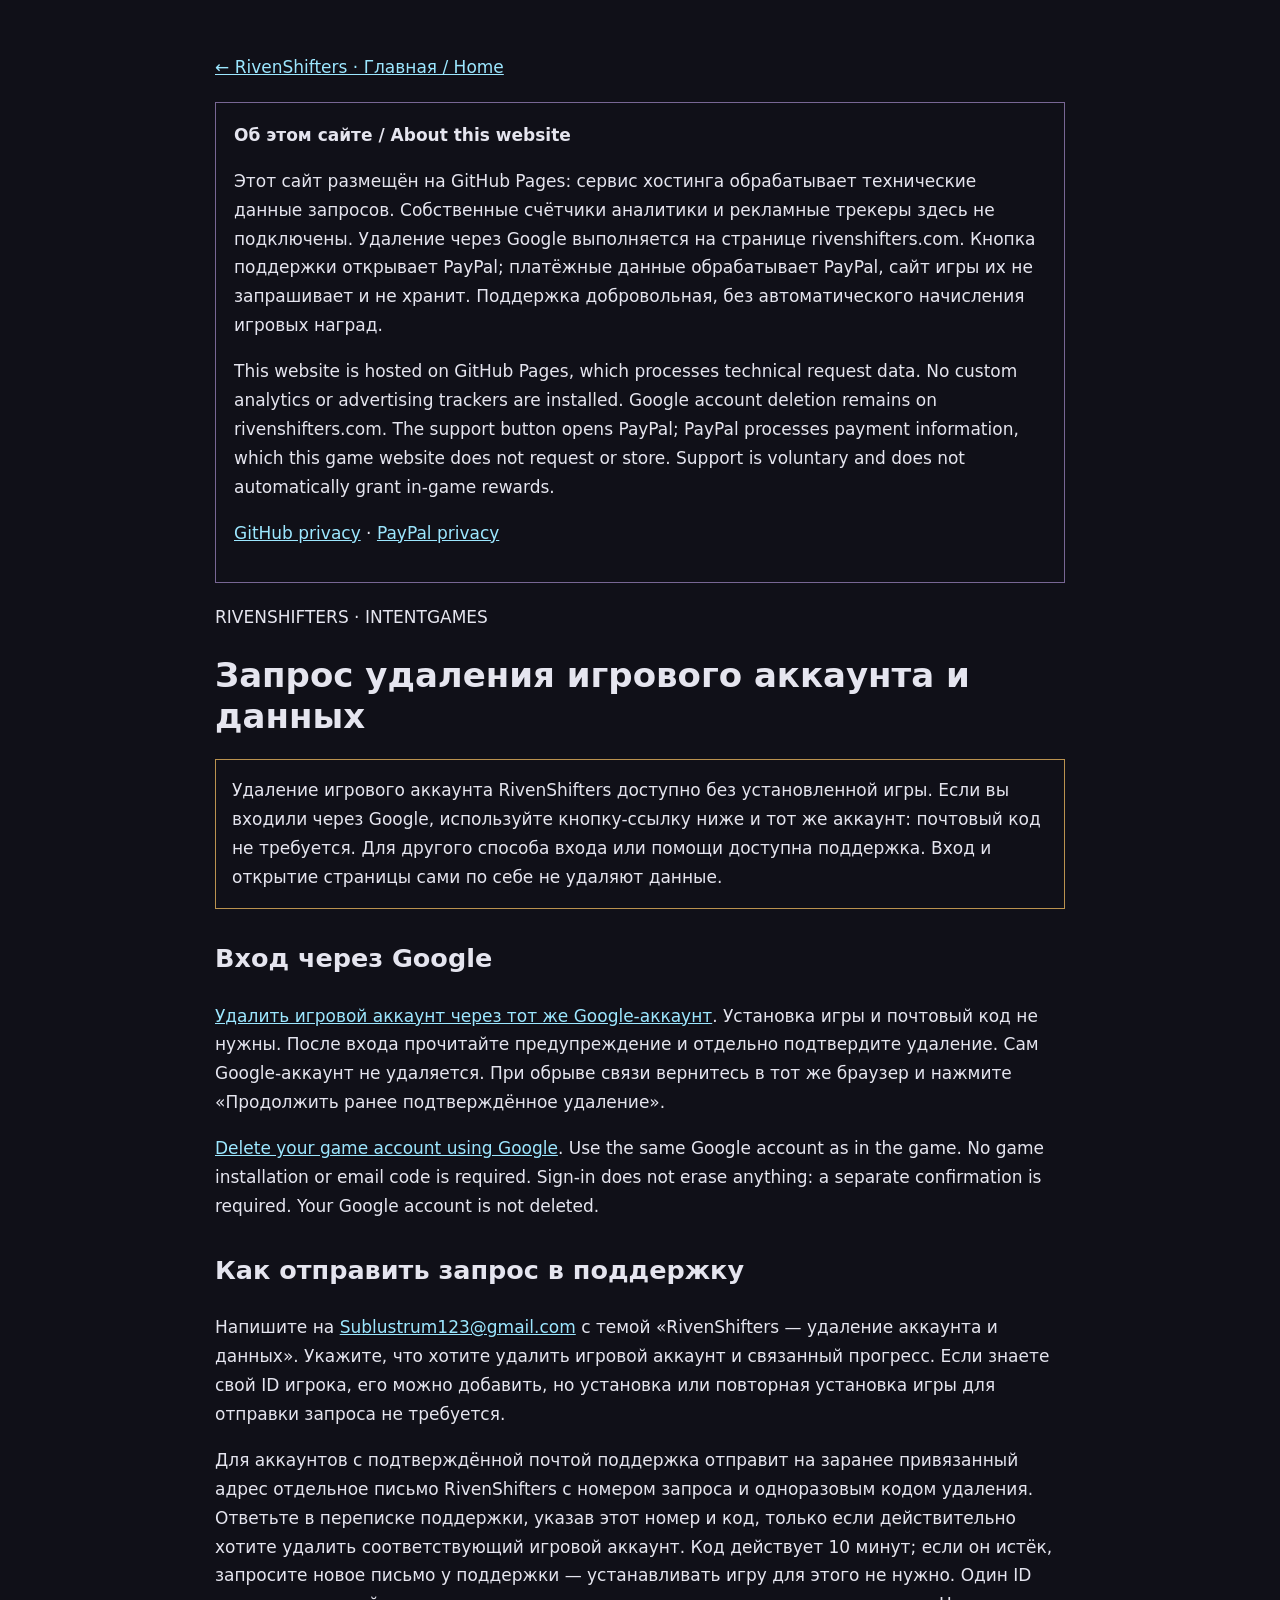
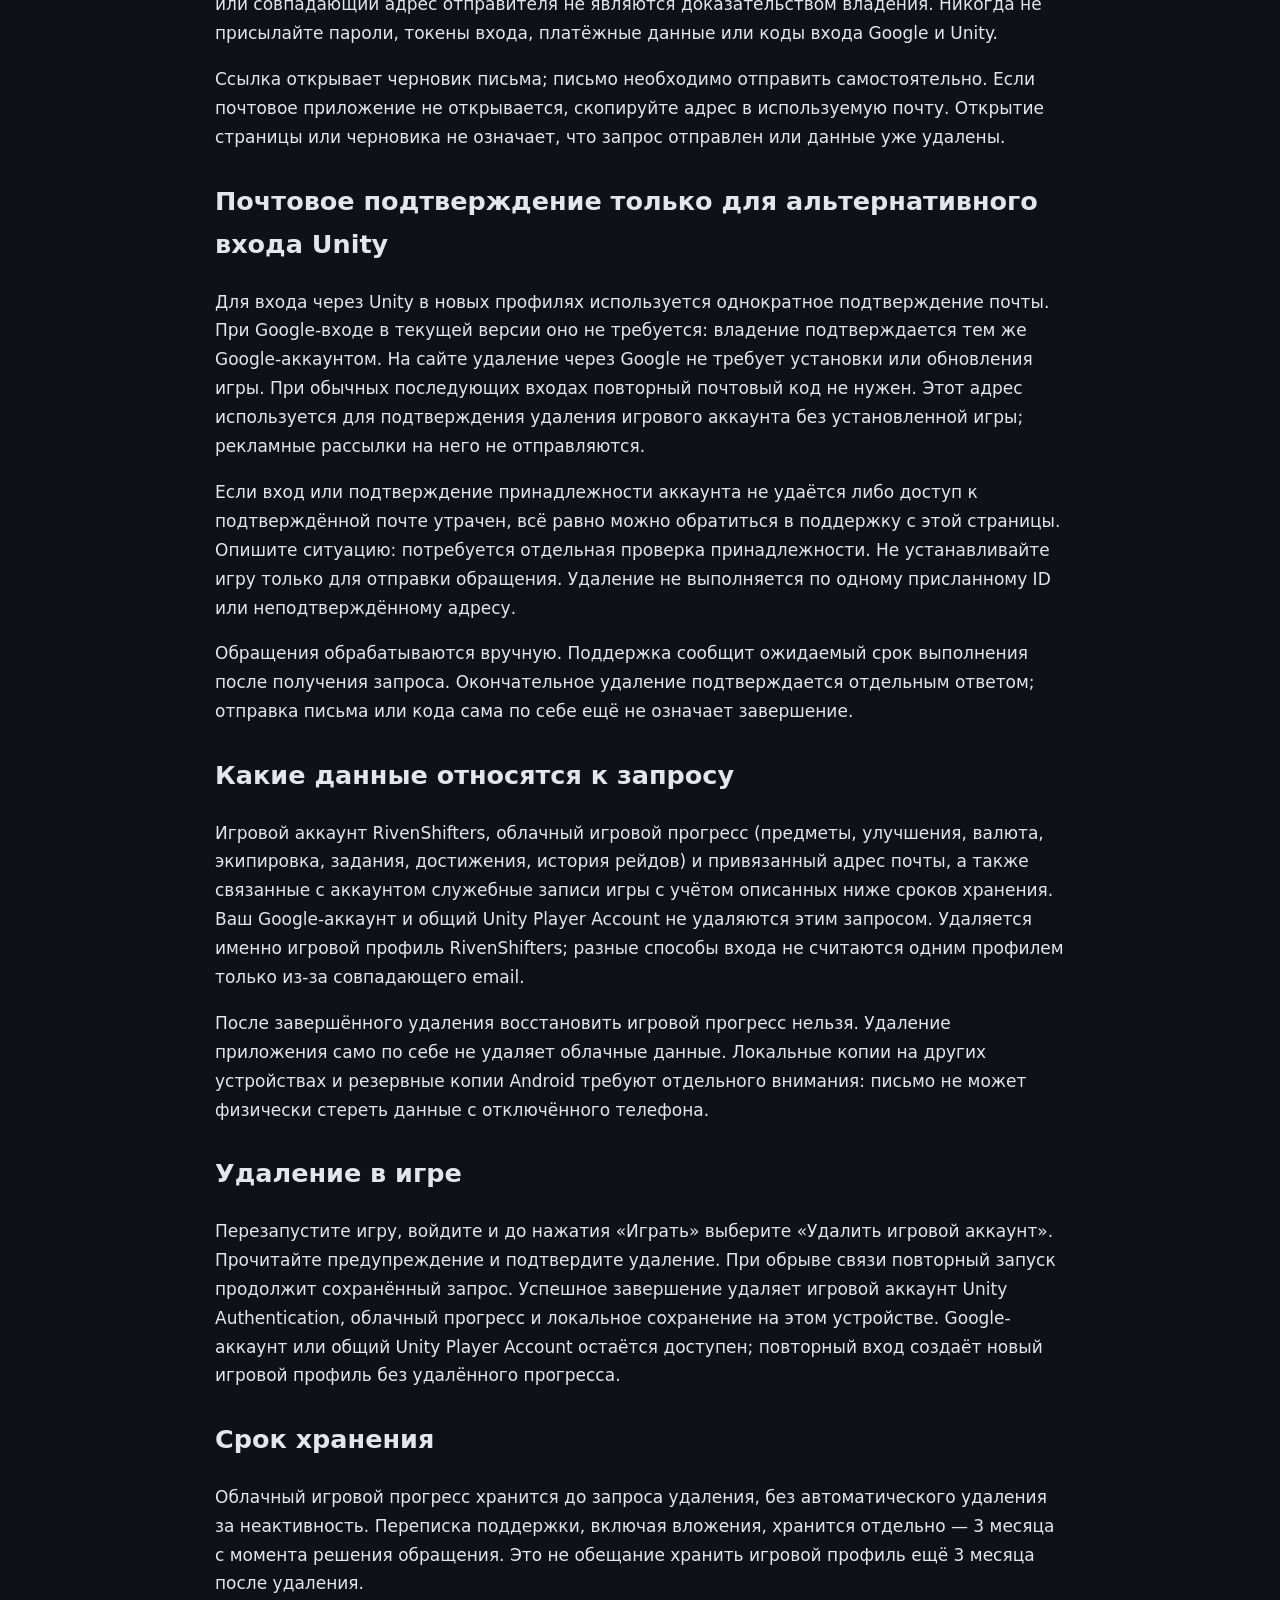
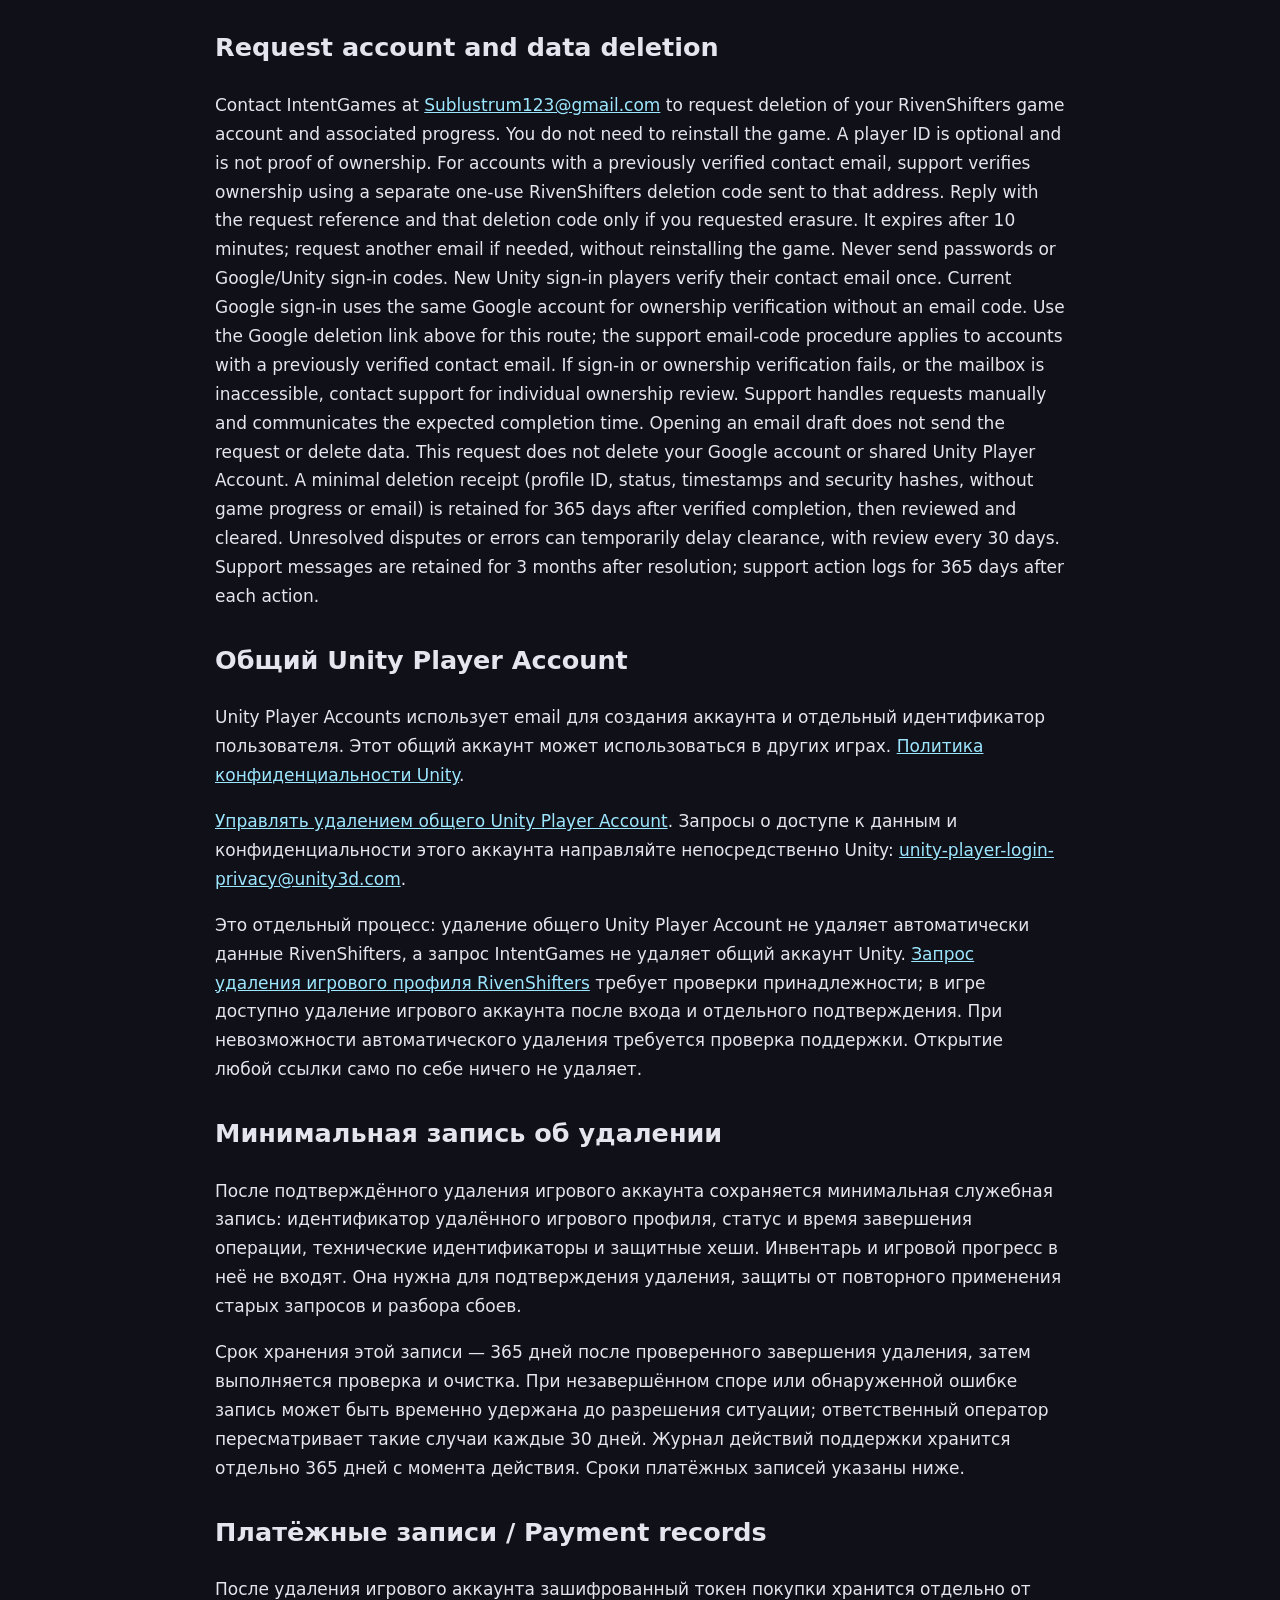
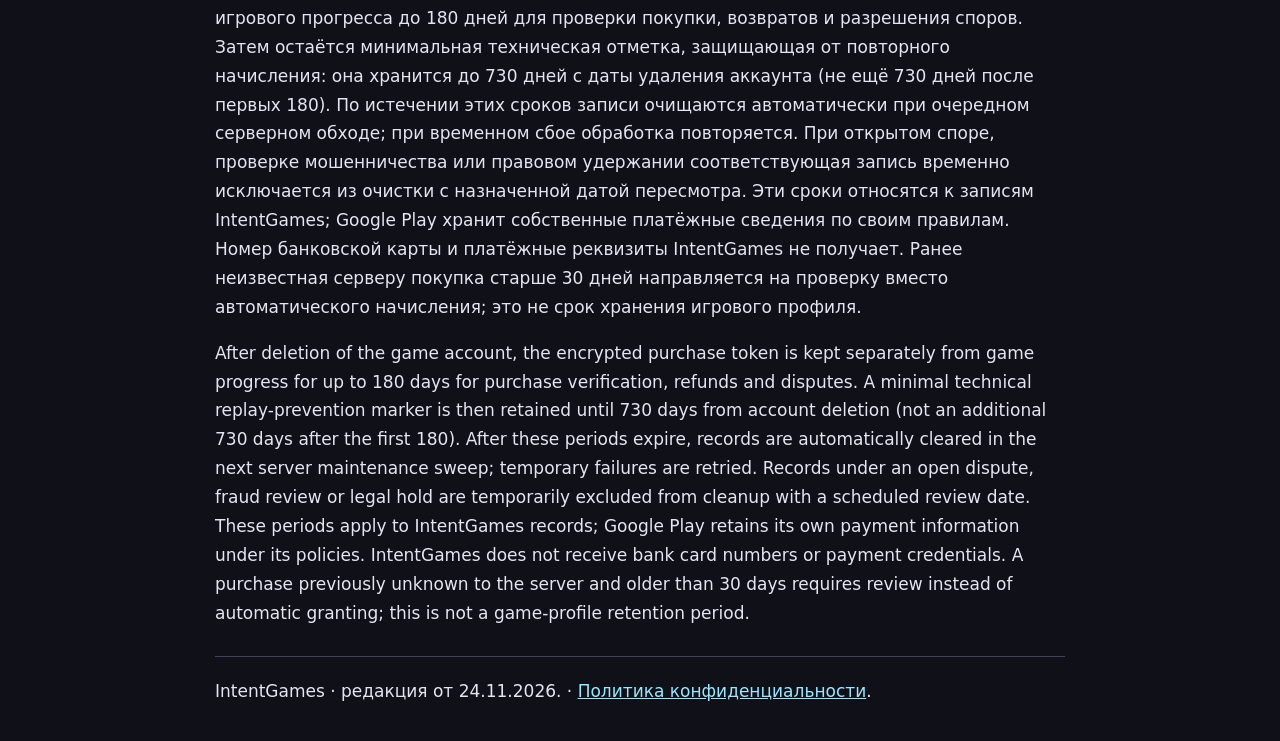
==== commit a0dc66d5: "Update bilingual website and privacy disclosures for release 342" ====
--- a/delete-account.html
+++ b/delete-account.html
@@ -2,15 +2,15 @@
 <html lang="ru"><head><meta charset="utf-8"><meta name="viewport" content="width=device-width,initial-scale=1">
 <meta name="robots" content="noindex"><title>RivenShifters — запрос удаления аккаунта</title>
 <style>body{margin:0;background:#101018;color:#e5e5ef;font:17px/1.7 system-ui,sans-serif}main{max-width:850px;margin:auto;padding:36px 24px}h1{line-height:1.2}a{color:#9ce7ff}section{margin-block:28px}.notice{padding:16px;border:1px solid #ba924f}footer{border-top:1px solid #44415c;padding-top:20px}a:focus-visible{outline:3px solid #9ce7ff;outline-offset:5px}</style></head>
-<body><main><p><a href="index.html">← RivenShifters · Главная / Home</a></p><aside style="padding:18px;border:1px solid #786794;margin:20px 0"><strong>О новом сайте / About this website</strong><p>Информация об игре перенесена с intentg.github.io. Этот сайт размещён на OpenAI Sites с инфраструктурой Cloudflare: сервисы хостинга обрабатывают технические данные запросов. Собственные счётчики аналитики и рекламные трекеры здесь не подключены. Удаление через Google выполняется на странице rivenshifters.com. Кнопка поддержки открывает PayPal; платёжные данные обрабатывает PayPal, сайт игры их не запрашивает и не хранит. Поддержка добровольная, без автоматического начисления игровых наград.</p><p lang="en">Game information has been migrated from intentg.github.io. This site is hosted on OpenAI Sites using Cloudflare infrastructure, which processes technical request data. No custom analytics or advertising trackers are installed. Google account deletion remains on rivenshifters.com. The support button opens PayPal; PayPal processes payment information, which this game website does not request or store. Support is voluntary and does not automatically grant in-game rewards.</p><p><a href="https://openai.com/policies/privacy-policy/">OpenAI privacy</a> · <a href="https://www.cloudflare.com/privacypolicy/">Cloudflare privacy</a> · <a href="https://www.paypal.com/legalhub/privacy-full">PayPal privacy</a></p></aside><header><p>RIVENSHIFTERS · INTENTGAMES</p><h1>Запрос удаления игрового аккаунта и данных</h1></header>
+<body><main><p><a href="index.html">← RivenShifters · Главная / Home</a></p><aside style="padding:18px;border:1px solid #786794;margin:20px 0"><strong>Об этом сайте / About this website</strong><p>Этот сайт размещён на GitHub Pages: сервис хостинга обрабатывает технические данные запросов. Собственные счётчики аналитики и рекламные трекеры здесь не подключены. Удаление через Google выполняется на странице rivenshifters.com. Кнопка поддержки открывает PayPal; платёжные данные обрабатывает PayPal, сайт игры их не запрашивает и не хранит. Поддержка добровольная, без автоматического начисления игровых наград.</p><p lang="en">This website is hosted on GitHub Pages, which processes technical request data. No custom analytics or advertising trackers are installed. Google account deletion remains on rivenshifters.com. The support button opens PayPal; PayPal processes payment information, which this game website does not request or store. Support is voluntary and does not automatically grant in-game rewards.</p><p><a href="https://docs.github.com/en/site-policy/privacy-policies/github-general-privacy-statement">GitHub privacy</a> · <a href="https://www.paypal.com/legalhub/privacy-full">PayPal privacy</a></p></aside><header><p>RIVENSHIFTERS · INTENTGAMES</p><h1>Запрос удаления игрового аккаунта и данных</h1></header>
 <p class="notice">Удаление игрового аккаунта RivenShifters доступно без установленной игры. Если вы входили через Google, используйте кнопку-ссылку ниже и тот же аккаунт: почтовый код не требуется. Для другого способа входа или помощи доступна поддержка. Вход и открытие страницы сами по себе не удаляют данные.</p>
 <section id="google-account"><h2>Вход через Google</h2><p><a href="https://rivenshifters.com/google-delete.html">Удалить игровой аккаунт через тот же Google-аккаунт</a>. Установка игры и почтовый код не нужны. После входа прочитайте предупреждение и отдельно подтвердите удаление. Сам Google-аккаунт не удаляется. При обрыве связи вернитесь в тот же браузер и нажмите «Продолжить ранее подтверждённое удаление».</p><p lang="en"><a href="https://rivenshifters.com/google-delete.html">Delete your game account using Google</a>. Use the same Google account as in the game. No game installation or email code is required. Sign-in does not erase anything: a separate confirmation is required. Your Google account is not deleted.</p></section><section><h2>Как отправить запрос в поддержку</h2><p>Напишите на <a href="mailto:Sublustrum123@gmail.com?subject=RivenShifters%20account%20and%20data%20deletion%20request">Sublustrum123@gmail.com</a> с темой «RivenShifters — удаление аккаунта и данных». Укажите, что хотите удалить игровой аккаунт и связанный прогресс. Если знаете свой ID игрока, его можно добавить, но установка или повторная установка игры для отправки запроса не требуется.</p>
 <p>Для аккаунтов с подтверждённой почтой поддержка отправит на заранее привязанный адрес отдельное письмо RivenShifters с номером запроса и одноразовым кодом удаления. Ответьте в переписке поддержки, указав этот номер и код, только если действительно хотите удалить соответствующий игровой аккаунт. Код действует 10 минут; если он истёк, запросите новое письмо у поддержки — устанавливать игру для этого не нужно. Один ID или совпадающий адрес отправителя не являются доказательством владения. Никогда не присылайте пароли, токены входа, платёжные данные или коды входа Google и Unity.</p><p>Ссылка открывает черновик письма; письмо необходимо отправить самостоятельно. Если почтовое приложение не открывается, скопируйте адрес в используемую почту. Открытие страницы или черновика не означает, что запрос отправлен или данные уже удалены.</p></section>
-<section id="verified-email"><h2>Почтовое подтверждение только для альтернативного входа Unity</h2><p>Для входа через Unity в новых тестовых профилях используется однократное подтверждение почты. При Google-входе в текущей версии оно не требуется: владение подтверждается тем же Google-аккаунтом. На сайте удаление через Google не требует установки или обновления игры. При обычных последующих входах повторный почтовый код не нужен. Этот адрес используется для подтверждения удаления игрового аккаунта без установленной игры; рекламные рассылки на него не отправляются.</p><p>Если вход или подтверждение принадлежности аккаунта не удаётся либо доступ к подтверждённой почте утрачен, всё равно можно обратиться в поддержку с этой страницы. Опишите ситуацию: потребуется отдельная проверка принадлежности. Не устанавливайте игру только для отправки обращения. Удаление не выполняется по одному присланному ID или неподтверждённому адресу.</p><p>Обращения обрабатываются вручную. Поддержка сообщит ожидаемый срок выполнения после получения запроса. Окончательное удаление подтверждается отдельным ответом; отправка письма или кода сама по себе ещё не означает завершение.</p></section><section><h2>Какие данные относятся к запросу</h2><p>Игровой аккаунт RivenShifters, облачный игровой прогресс (предметы, улучшения, валюта, экипировка, задания, достижения, история рейдов) и привязанный адрес почты, а также связанные с аккаунтом служебные записи игры с учётом описанных ниже сроков хранения. Ваш Google-аккаунт и общий Unity Player Account не удаляются этим запросом. Удаляется именно игровой профиль RivenShifters; разные способы входа не считаются одним профилем только из-за совпадающего email.</p>
+<section id="verified-email"><h2>Почтовое подтверждение только для альтернативного входа Unity</h2><p>Для входа через Unity в новых профилях используется однократное подтверждение почты. При Google-входе в текущей версии оно не требуется: владение подтверждается тем же Google-аккаунтом. На сайте удаление через Google не требует установки или обновления игры. При обычных последующих входах повторный почтовый код не нужен. Этот адрес используется для подтверждения удаления игрового аккаунта без установленной игры; рекламные рассылки на него не отправляются.</p><p>Если вход или подтверждение принадлежности аккаунта не удаётся либо доступ к подтверждённой почте утрачен, всё равно можно обратиться в поддержку с этой страницы. Опишите ситуацию: потребуется отдельная проверка принадлежности. Не устанавливайте игру только для отправки обращения. Удаление не выполняется по одному присланному ID или неподтверждённому адресу.</p><p>Обращения обрабатываются вручную. Поддержка сообщит ожидаемый срок выполнения после получения запроса. Окончательное удаление подтверждается отдельным ответом; отправка письма или кода сама по себе ещё не означает завершение.</p></section><section><h2>Какие данные относятся к запросу</h2><p>Игровой аккаунт RivenShifters, облачный игровой прогресс (предметы, улучшения, валюта, экипировка, задания, достижения, история рейдов) и привязанный адрес почты, а также связанные с аккаунтом служебные записи игры с учётом описанных ниже сроков хранения. Ваш Google-аккаунт и общий Unity Player Account не удаляются этим запросом. Удаляется именно игровой профиль RivenShifters; разные способы входа не считаются одним профилем только из-за совпадающего email.</p>
 <p>После завершённого удаления восстановить игровой прогресс нельзя. Удаление приложения само по себе не удаляет облачные данные. Локальные копии на других устройствах и резервные копии Android требуют отдельного внимания: письмо не может физически стереть данные с отключённого телефона.</p></section>
-<section><h2>Удаление в тестовой версии</h2><p>Перезапустите игру, войдите и до нажатия «Играть» выберите «Удалить игровой аккаунт». Прочитайте предупреждение и подтвердите удаление. При обрыве связи повторный запуск продолжит сохранённый запрос. Успешное завершение удаляет игровой аккаунт Unity Authentication, облачный прогресс и локальное сохранение на этом устройстве. Google-аккаунт или общий Unity Player Account остаётся доступен; повторный вход создаёт новый игровой профиль без удалённого прогресса.</p></section><section><h2>Срок хранения</h2><p>Облачный игровой прогресс хранится до запроса удаления, без автоматического удаления за неактивность. Переписка поддержки, включая вложения, хранится отдельно — 3 месяца с момента решения обращения. Это не обещание хранить игровой профиль ещё 3 месяца после удаления.</p></section>
+<section><h2>Удаление в игре</h2><p>Перезапустите игру, войдите и до нажатия «Играть» выберите «Удалить игровой аккаунт». Прочитайте предупреждение и подтвердите удаление. При обрыве связи повторный запуск продолжит сохранённый запрос. Успешное завершение удаляет игровой аккаунт Unity Authentication, облачный прогресс и локальное сохранение на этом устройстве. Google-аккаунт или общий Unity Player Account остаётся доступен; повторный вход создаёт новый игровой профиль без удалённого прогресса.</p></section><section><h2>Срок хранения</h2><p>Облачный игровой прогресс хранится до запроса удаления, без автоматического удаления за неактивность. Переписка поддержки, включая вложения, хранится отдельно — 3 месяца с момента решения обращения. Это не обещание хранить игровой профиль ещё 3 месяца после удаления.</p></section>
 <section lang="en"><h2>Request account and data deletion</h2><p>Contact IntentGames at <a href="mailto:Sublustrum123@gmail.com?subject=RivenShifters%20account%20and%20data%20deletion%20request">Sublustrum123@gmail.com</a> to request deletion of your RivenShifters game account and associated progress. You do not need to reinstall the game. A player ID is optional and is not proof of ownership. For accounts with a previously verified contact email, support verifies ownership using a separate one-use RivenShifters deletion code sent to that address. Reply with the request reference and that deletion code only if you requested erasure. It expires after 10 minutes; request another email if needed, without reinstalling the game. Never send passwords or Google/Unity sign-in codes. New Unity sign-in players verify their contact email once. Current Google sign-in uses the same Google account for ownership verification without an email code. Use the Google deletion link above for this route; the support email-code procedure applies to accounts with a previously verified contact email. If sign-in or ownership verification fails, or the mailbox is inaccessible, contact support for individual ownership review. Support handles requests manually and communicates the expected completion time. Opening an email draft does not send the request or delete data. This request does not delete your Google account or shared Unity Player Account. A minimal deletion receipt (profile ID, status, timestamps and security hashes, without game progress or email) is retained for 365 days after verified completion, then reviewed and cleared. Unresolved disputes or errors can temporarily delay clearance, with review every 30 days. Support messages are retained for 3 months after resolution; support action logs for 365 days after each action.</p></section>
-<section id="unity-account"><h2>Общий Unity Player Account</h2><p>Unity Player Accounts использует email для создания аккаунта и отдельный идентификатор пользователя. Этот общий аккаунт может использоваться в других играх. <a href="https://unity.com/legal/privacy-policy">Политика конфиденциальности Unity</a>.</p><p><a href="https://player-account.unity.com/delete-account">Управлять удалением общего Unity Player Account</a>. Запросы о доступе к данным и конфиденциальности этого аккаунта направляйте непосредственно Unity: <a href="mailto:unity-player-login-privacy@unity3d.com">unity-player-login-privacy@unity3d.com</a>.</p><p>Это отдельный процесс: удаление общего Unity Player Account не удаляет автоматически данные RivenShifters, а запрос IntentGames не удаляет общий аккаунт Unity. <a href="delete-account.html">Запрос удаления игрового профиля RivenShifters</a> требует проверки принадлежности; в закрытой тестовой версии доступно удаление игрового аккаунта после входа и отдельного подтверждения. При невозможности автоматического удаления требуется проверка поддержки. Открытие любой ссылки само по себе ничего не удаляет.</p></section>
-<section id="deletion-retention"><h2>Минимальная запись об удалении</h2><p>После подтверждённого удаления игрового аккаунта сохраняется минимальная служебная запись: идентификатор удалённого игрового профиля, статус и время завершения операции, технические идентификаторы и защитные хеши. Инвентарь и игровой прогресс в неё не входят. Она нужна для подтверждения удаления, защиты от повторного применения старых запросов и разбора сбоев.</p><p>Срок хранения этой записи — 365 дней после проверенного завершения удаления, затем выполняется проверка и очистка. При незавершённом споре или обнаруженной ошибке запись может быть временно удержана до разрешения ситуации; ответственный оператор пересматривает такие случаи каждые 30 дней. Журнал действий поддержки хранится отдельно 365 дней с момента действия. Сроки платёжных записей указаны ниже.</p></section><section id="payment-retention"><h2>Платёжные записи / Payment records</h2><p>После удаления игрового аккаунта зашифрованный токен покупки хранится отдельно от игрового прогресса до 180 дней для проверки покупки, возвратов и разрешения споров. Затем остаётся минимальная техническая отметка, защищающая от повторного начисления: она хранится до 730 дней с даты удаления аккаунта (не ещё 730 дней после первых 180). По истечении этих сроков записи очищаются автоматически при очередном серверном обходе; при временном сбое обработка повторяется. При открытом споре, проверке мошенничества или правовом удержании соответствующая запись временно исключается из очистки с назначенной датой пересмотра. Эти сроки относятся к записям IntentGames; Google Play хранит собственные платёжные сведения по своим правилам. Номер банковской карты и платёжные реквизиты IntentGames не получает. Ранее неизвестная серверу покупка старше 30 дней направляется на проверку вместо автоматического начисления; это не срок хранения игрового профиля.</p><p lang="en">After deletion of the game account, the encrypted purchase token is kept separately from game progress for up to 180 days for purchase verification, refunds and disputes. A minimal technical replay-prevention marker is then retained until 730 days from account deletion (not an additional 730 days after the first 180). After these periods expire, records are automatically cleared in the next server maintenance sweep; temporary failures are retried. Records under an open dispute, fraud review or legal hold are temporarily excluded from cleanup with a scheduled review date. These periods apply to IntentGames records; Google Play retains its own payment information under its policies. IntentGames does not receive bank card numbers or payment credentials. A purchase previously unknown to the server and older than 30 days requires review instead of automatic granting; this is not a game-profile retention period.</p></section><footer>IntentGames · редакция от 22.11.2026. · <a href="privacy.html">Политика конфиденциальности</a>.</footer></main></body></html>
+<section id="unity-account"><h2>Общий Unity Player Account</h2><p>Unity Player Accounts использует email для создания аккаунта и отдельный идентификатор пользователя. Этот общий аккаунт может использоваться в других играх. <a href="https://unity.com/legal/privacy-policy">Политика конфиденциальности Unity</a>.</p><p><a href="https://player-account.unity.com/delete-account">Управлять удалением общего Unity Player Account</a>. Запросы о доступе к данным и конфиденциальности этого аккаунта направляйте непосредственно Unity: <a href="mailto:unity-player-login-privacy@unity3d.com">unity-player-login-privacy@unity3d.com</a>.</p><p>Это отдельный процесс: удаление общего Unity Player Account не удаляет автоматически данные RivenShifters, а запрос IntentGames не удаляет общий аккаунт Unity. <a href="delete-account.html">Запрос удаления игрового профиля RivenShifters</a> требует проверки принадлежности; в игре доступно удаление игрового аккаунта после входа и отдельного подтверждения. При невозможности автоматического удаления требуется проверка поддержки. Открытие любой ссылки само по себе ничего не удаляет.</p></section>
+<section id="deletion-retention"><h2>Минимальная запись об удалении</h2><p>После подтверждённого удаления игрового аккаунта сохраняется минимальная служебная запись: идентификатор удалённого игрового профиля, статус и время завершения операции, технические идентификаторы и защитные хеши. Инвентарь и игровой прогресс в неё не входят. Она нужна для подтверждения удаления, защиты от повторного применения старых запросов и разбора сбоев.</p><p>Срок хранения этой записи — 365 дней после проверенного завершения удаления, затем выполняется проверка и очистка. При незавершённом споре или обнаруженной ошибке запись может быть временно удержана до разрешения ситуации; ответственный оператор пересматривает такие случаи каждые 30 дней. Журнал действий поддержки хранится отдельно 365 дней с момента действия. Сроки платёжных записей указаны ниже.</p></section><section id="payment-retention"><h2>Платёжные записи / Payment records</h2><p>После удаления игрового аккаунта зашифрованный токен покупки хранится отдельно от игрового прогресса до 180 дней для проверки покупки, возвратов и разрешения споров. Затем остаётся минимальная техническая отметка, защищающая от повторного начисления: она хранится до 730 дней с даты удаления аккаунта (не ещё 730 дней после первых 180). По истечении этих сроков записи очищаются автоматически при очередном серверном обходе; при временном сбое обработка повторяется. При открытом споре, проверке мошенничества или правовом удержании соответствующая запись временно исключается из очистки с назначенной датой пересмотра. Эти сроки относятся к записям IntentGames; Google Play хранит собственные платёжные сведения по своим правилам. Номер банковской карты и платёжные реквизиты IntentGames не получает. Ранее неизвестная серверу покупка старше 30 дней направляется на проверку вместо автоматического начисления; это не срок хранения игрового профиля.</p><p lang="en">After deletion of the game account, the encrypted purchase token is kept separately from game progress for up to 180 days for purchase verification, refunds and disputes. A minimal technical replay-prevention marker is then retained until 730 days from account deletion (not an additional 730 days after the first 180). After these periods expire, records are automatically cleared in the next server maintenance sweep; temporary failures are retried. Records under an open dispute, fraud review or legal hold are temporarily excluded from cleanup with a scheduled review date. These periods apply to IntentGames records; Google Play retains its own payment information under its policies. IntentGames does not receive bank card numbers or payment credentials. A purchase previously unknown to the server and older than 30 days requires review instead of automatic granting; this is not a game-profile retention period.</p></section><footer>IntentGames · редакция от 24.11.2026. · <a href="privacy.html">Политика конфиденциальности</a>.</footer></main></body></html>
 
 
